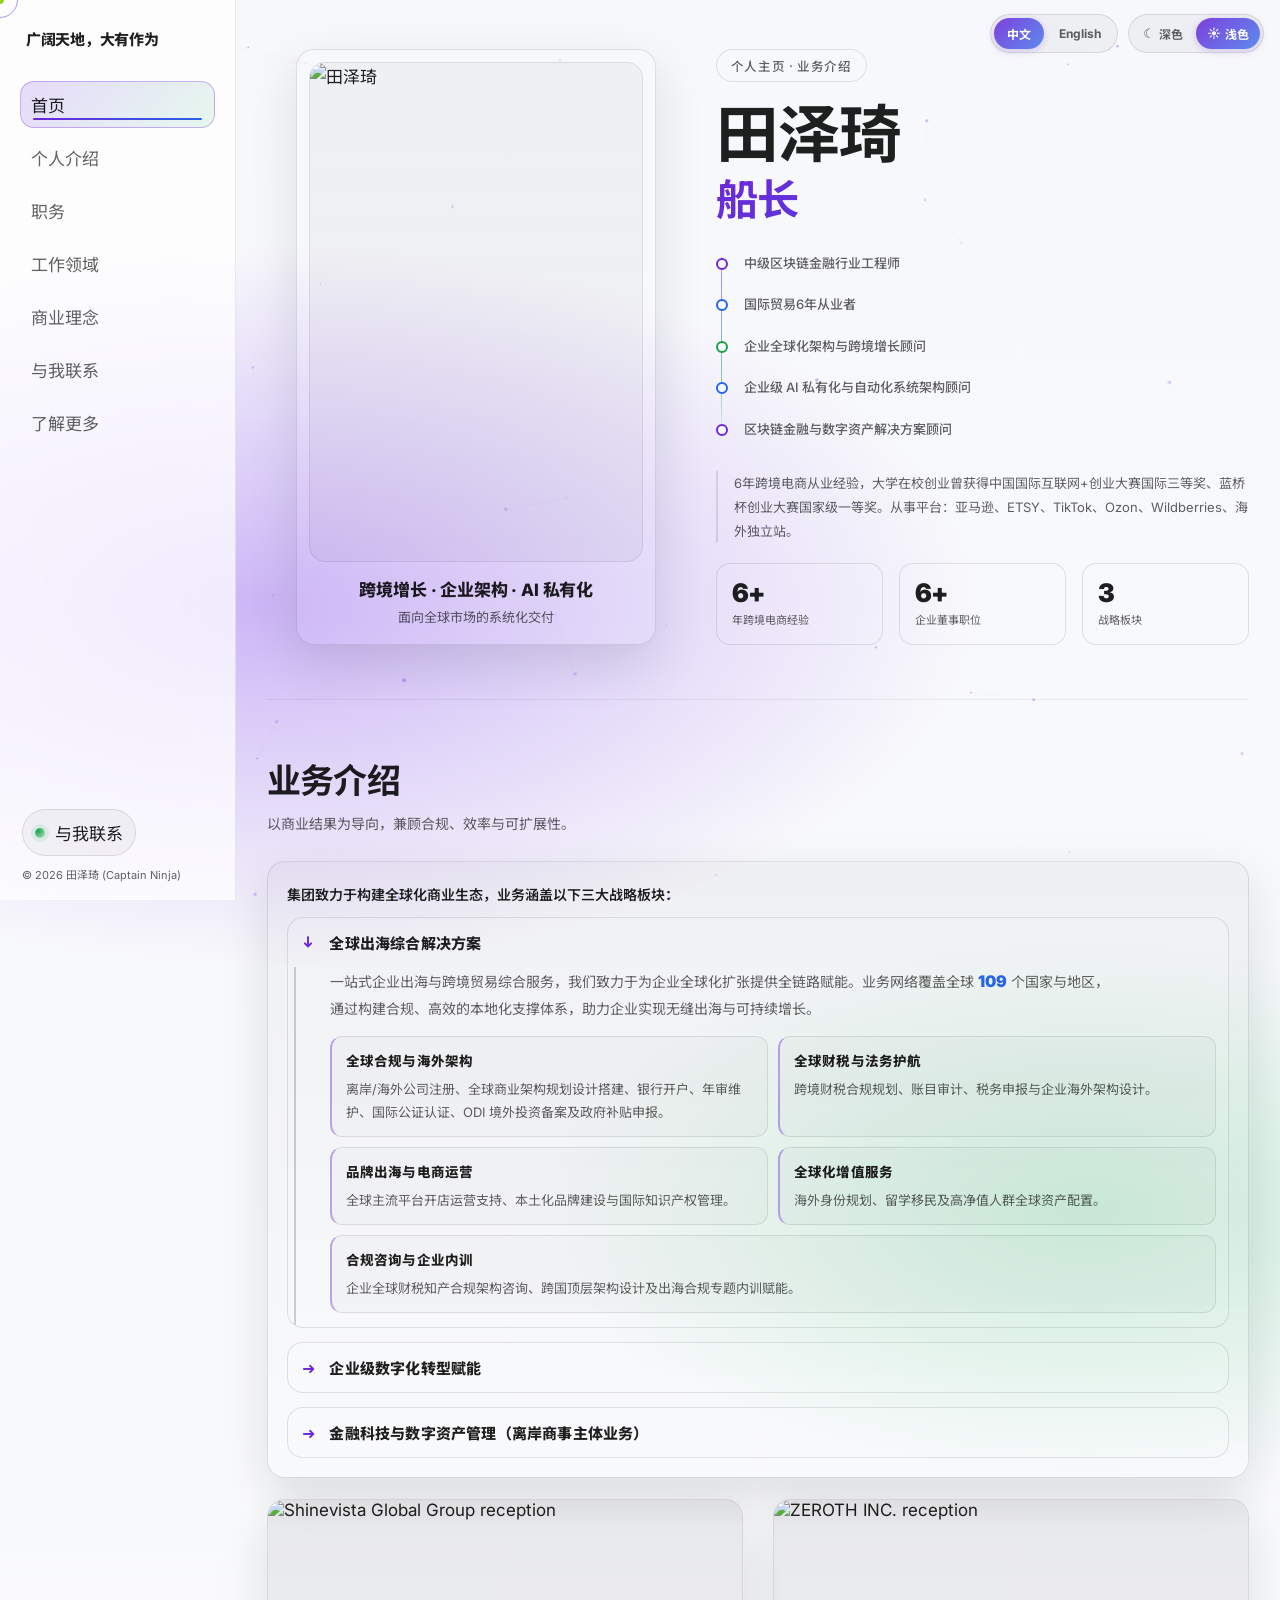
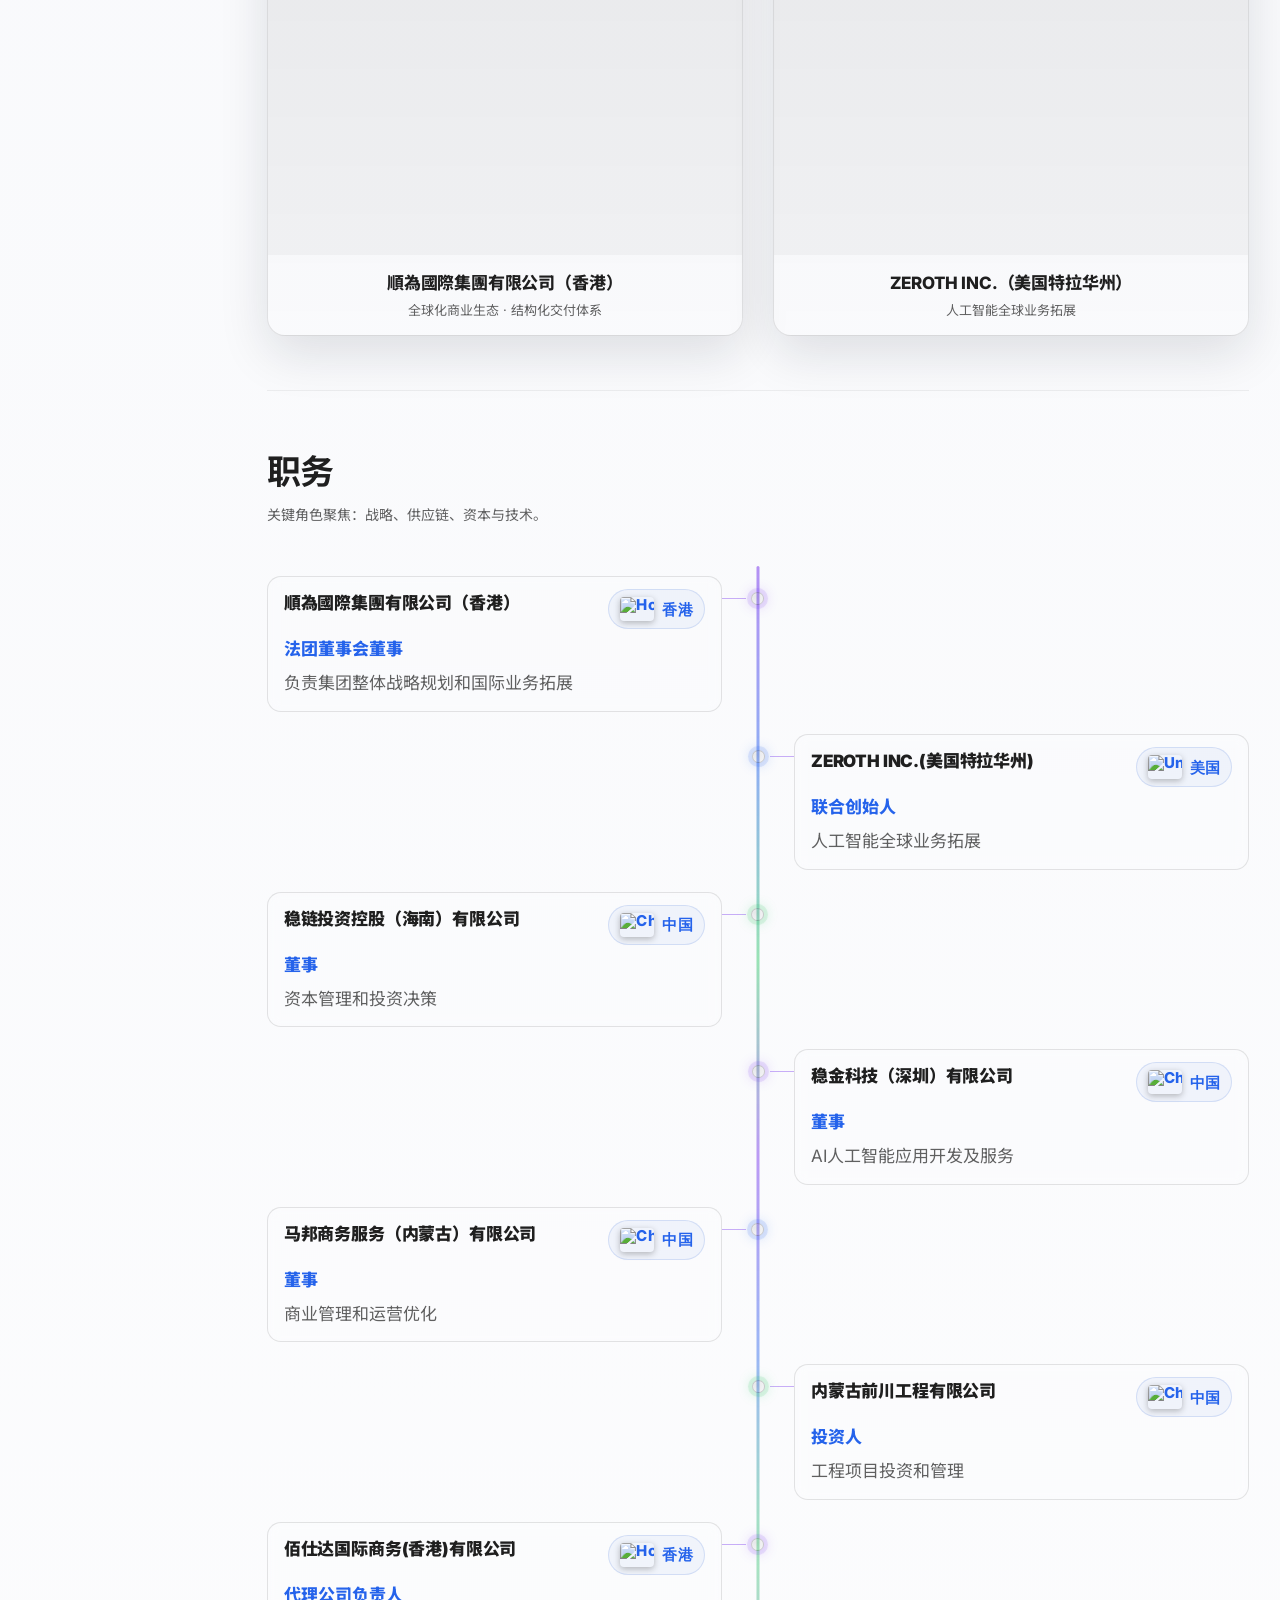
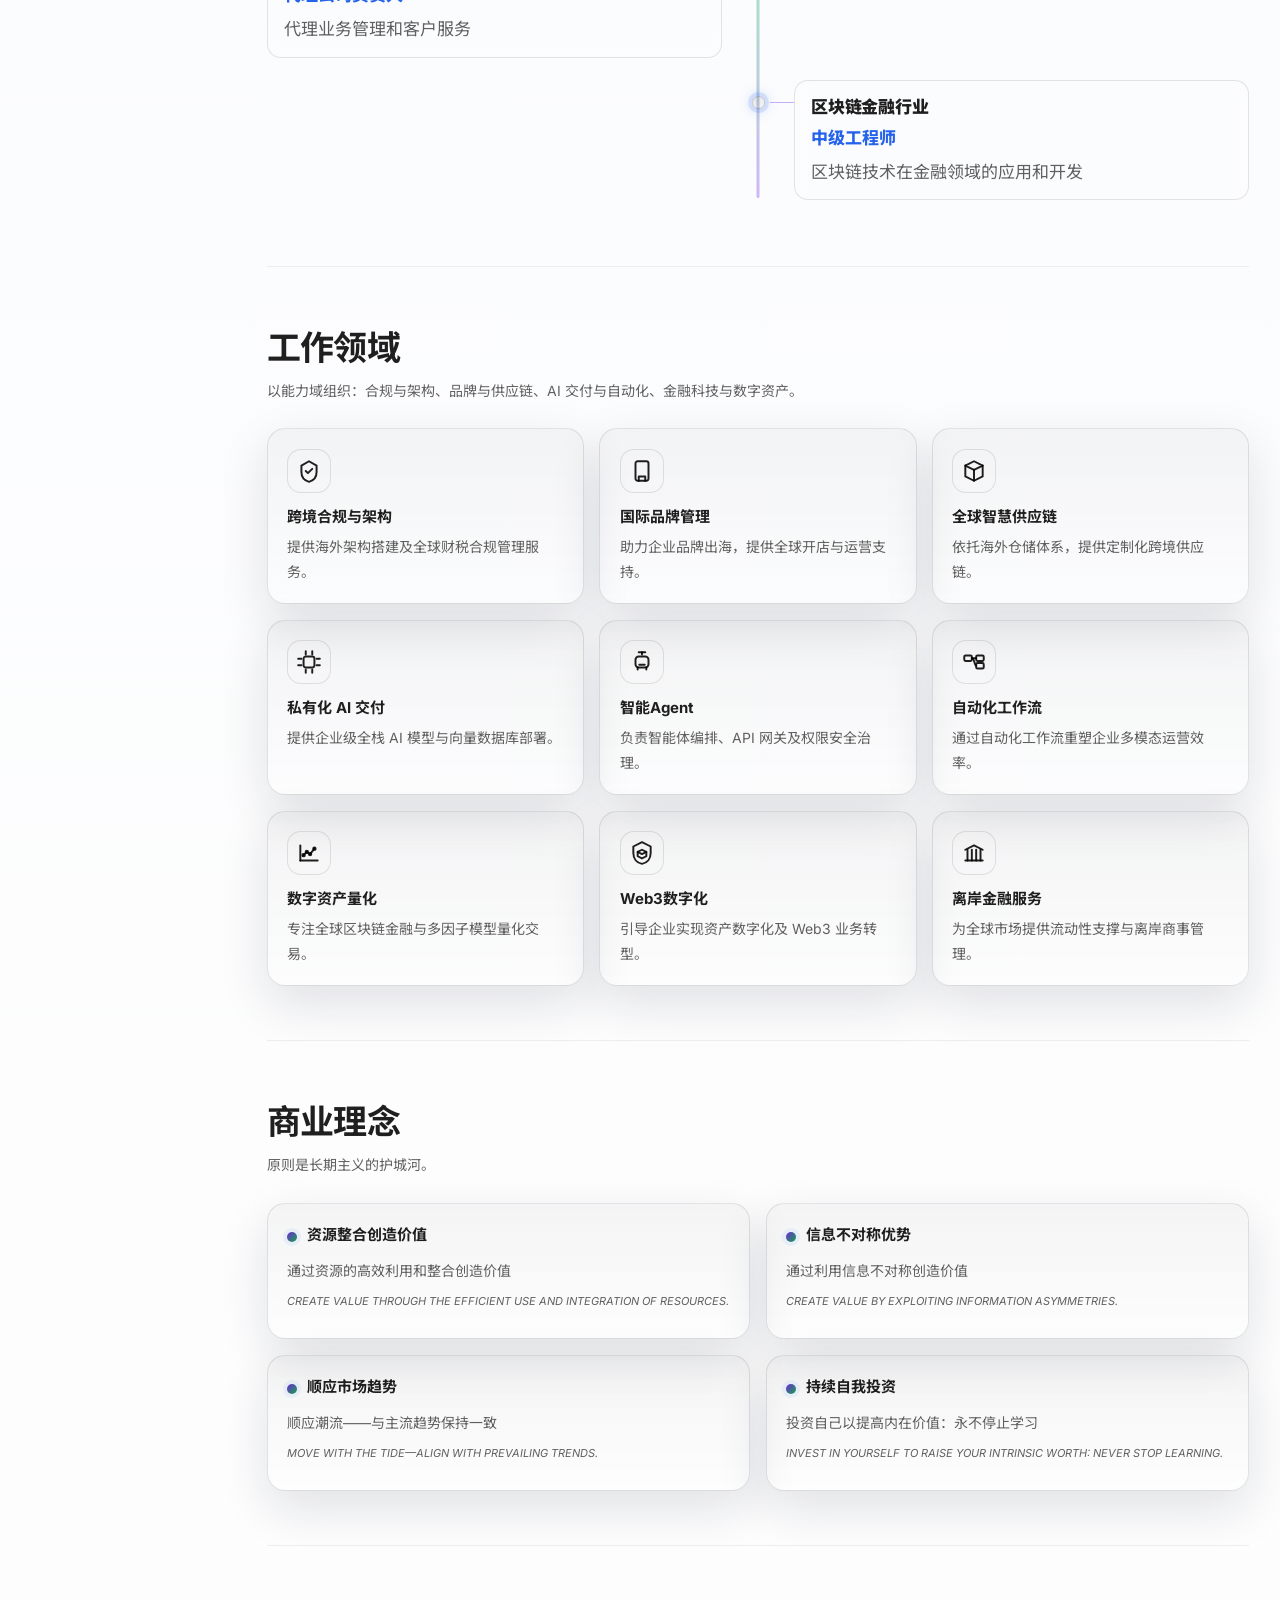
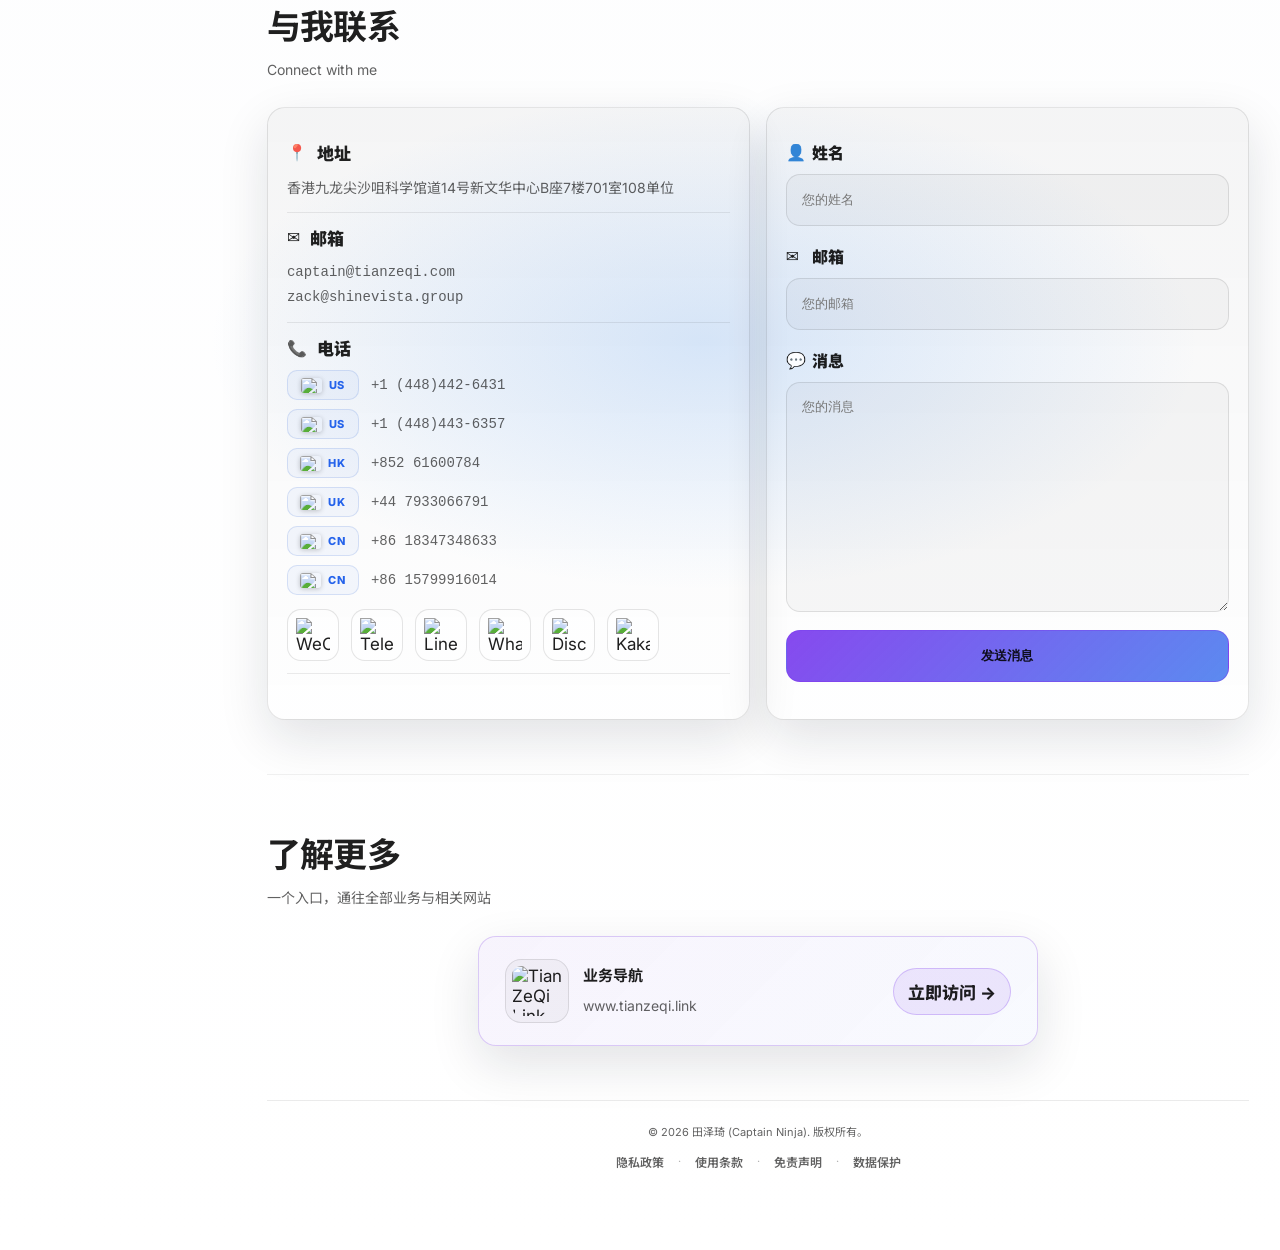
==== index.html @ e2e3d821 "Lead the preview copy with the target keywords The share card and search title now open with the ide" ====
<!DOCTYPE html>
<html lang="zh-CN">
<head>
  <meta charset="UTF-8" />
  <meta name="viewport" content="width=device-width,initial-scale=1.0" />
  <!--
    Identity terms lead, business terms follow. Mobile search results cut the
    title at roughly 30 characters, so 田泽琦 / 船长 / Captain / Zack Miller all
    need to survive that cut; the 全球出海 / 企业AI / 数字金融 tail is a bonus
    when there is room.
  -->
  <title data-lang-zh="田泽琦 船长 Captain Zack Miller｜全球出海·企业AI·数字金融"
         data-lang-en="Tian ZeQi (Captain / Zack Miller) | Global Expansion · Enterprise AI · Digital Finance">田泽琦 船长 Captain Zack Miller｜全球出海·企业AI·数字金融</title>
  <!--
    Search engines show roughly the first 80 Chinese characters, so the names
    and the four business terms come first and the subsidiary directorships,
    which almost never make the cut, are dropped. They remain in the JSON-LD
    worksFor list, which is where a machine reads them anyway.
  -->
  <meta name="description"
        content="田泽琦（船长 Captain，英文名 Zack Miller）：全球出海、企业AI 人工智能、数字金融。順為國際集團有限公司（香港）法团董事会董事，ZEROTH INC.（美国特拉华州）联合创始人，专注跨境电商、企业级 AI 私有化交付与数字资产管理。"
        data-lang-zh-content="田泽琦（船长 Captain，英文名 Zack Miller）：全球出海、企业AI 人工智能、数字金融。順為國際集團有限公司（香港）法团董事会董事，ZEROTH INC.（美国特拉华州）联合创始人，专注跨境电商、企业级 AI 私有化交付与数字资产管理。"
        data-lang-en-content="Tian ZeQi (Captain, Zack Miller): global expansion, enterprise AI, and digital finance. Director of the corporate board at SHINEVISTA GLOBAL GROUP LIMITED (Hong Kong) and Co-Founder of ZEROTH INC. (Delaware, USA). Focused on cross-border e-commerce and corporate globalisation, enterprise AI private deployment and workflow automation, blockchain finance and digital asset management." />
  <meta name="keywords"
        content="田泽琦,TianZeqi,Tian ZeQi,Zack,Zack Miller,Captain,Captain Ninja,船长,ZEROTH,ZEROTH INC,顺为国际集团,順為國際集團,顺为国际集团有限公司,顺为国际,Shinevista,Shinevista Global Group,稳链投资控股,稳链投资控股海南,稳金科技,稳金科技深圳,马邦商务,马邦商务服务,内蒙古前川工程,佰仕达国际商务,AI,人工智能,企业级AI,AI私有化,大模型私有化部署,AI Agent,智能体编排,工作流自动化,向量数据库,AI解决方案,人工智能全球业务拓展,AI数字化转型,跨境电商,全球出海,跨境贸易,企业出海,海外架构搭建,区块链金融,数字资产管理,Web3" />
  <link rel="icon" type="image/png" href="https://imagehub.tianzeqi.dev/file/1758348585439_黑白路飞透明背景.png" />
  <link rel="apple-touch-icon" href="https://imagehub.tianzeqi.dev/file/1758348585439_黑白路飞透明背景.png" />
  <link rel="manifest" href="/site.webmanifest" />

  <!-- Crawling & appearance -->
  <meta name="theme-color" content="#0b1020" />
  <meta name="color-scheme" content="dark light" />
  <meta name="referrer" content="strict-origin-when-cross-origin" />
  <meta name="robots" content="index,follow,max-image-preview:large" />
  <meta name="author" content="田泽琦 Tian ZeQi (Zack Miller)" />
  <link rel="canonical" href="https://www.tianzeqi.com/" />

  <!-- Bilingual signals. A single URL serves both languages (switched client-side),
       so every hreflang points at that same canonical URL. -->
  <link rel="alternate" hreflang="zh-Hans" href="https://www.tianzeqi.com/" />
  <link rel="alternate" hreflang="en" href="https://www.tianzeqi.com/" />
  <link rel="alternate" hreflang="x-default" href="https://www.tianzeqi.com/" />

  <!-- Share preview (Open Graph / Twitter) -->
  <meta property="og:site_name" content="田泽琦 船长 · Tian ZeQi (Zack Miller)" />
  <meta property="og:type" content="profile" />
  <meta property="og:title" content="田泽琦 船长 Captain · Zack Miller｜全球出海 · 企业AI 人工智能 · 数字金融" />
  <meta property="og:description" content="田泽琦（船长 Captain / Zack Miller）：順為國際集團有限公司（香港）法团董事会董事、ZEROTH INC.（美国特拉华州）联合创始人。专注全球出海与跨境电商、企业AI 人工智能私有化交付、数字金融与数字资产管理。" />
  <meta property="og:url" content="https://www.tianzeqi.com/" />
  <meta property="og:image" content="https://imagehub.tianzeqi.dev/file/1764061873786_%E9%A1%BA%E4%B8%BA%E5%89%8D%E5%8F%B0.png" />
  <meta property="og:image:width" content="1280" />
  <meta property="og:image:height" content="853" />
  <meta property="og:image:alt" content="田泽琦 船长 Zack Miller — 順為國際集團有限公司（香港）前台" />
  <meta property="og:locale" content="zh_CN" />
  <meta property="og:locale:alternate" content="en_US" />
  <meta property="profile:first_name" content="ZeQi" />
  <meta property="profile:last_name" content="Tian" />
  <meta name="twitter:card" content="summary_large_image" />
  <meta name="twitter:title" content="田泽琦 船长 Captain · Zack Miller" />
  <meta name="twitter:description" content="全球出海 · 企业AI 人工智能 · 数字金融｜跨境电商、企业级 AI 私有化交付与数字资产管理" />
  <meta name="twitter:image" content="https://imagehub.tianzeqi.dev/file/1764061873786_%E9%A1%BA%E4%B8%BA%E5%89%8D%E5%8F%B0.png" />

  <!-- Structured data -->
  <script type="application/ld+json">
    {
      "@context": "https://schema.org",
      "@graph": [
    {
      "@type": "WebSite",
      "@id": "https://www.tianzeqi.com/#website",
      "url": "https://www.tianzeqi.com/",
      "name": "田泽琦 · Tian ZeQi",
      "alternateName": "Tian ZeQi (Zack Miller) — Cross-border Growth and Enterprise AI",
      "inLanguage": ["zh-CN", "en"],
      "description": "田泽琦（Zack Miller）个人主页：跨境出海、企业级 AI 私有化与区块链金融。Personal site of Tian ZeQi (Zack Miller): cross-border growth, enterprise AI and blockchain finance.",
      "publisher": { "@id": "https://www.tianzeqi.com/#person" },
      "about": { "@id": "https://www.tianzeqi.com/#person" }
    },
    {
      "@type": "Person",
      "@id": "https://www.tianzeqi.com/#person",
      "name": "田泽琦",
      "alternateName": ["Tian ZeQi", "TianZeqi", "Zack", "Zack Miller", "Captain", "Captain Ninja", "船长"],
      "url": "https://www.tianzeqi.com/",
      "mainEntityOfPage": { "@id": "https://www.tianzeqi.com/#website" },
      "image": "https://imagehub.tianzeqi.dev/file/%E5%B8%B8%E7%94%A8/1757062317294_business.jpeg",
      "description": "順為國際集團有限公司（香港）法团董事会董事、ZEROTH INC.（美国特拉华州）联合创始人，专注跨境电商全球出海、企业级 AI 私有化交付与区块链金融。",
      "disambiguatingDescription": "Director of the corporate board at SHINEVISTA GLOBAL GROUP LIMITED (Hong Kong) and Co-Founder of ZEROTH INC. (Delaware, USA), focused on cross-border e-commerce, enterprise AI private deployment and blockchain finance.",
      "jobTitle": ["法团董事会董事", "联合创始人", "Director", "Co-Founder"],
      "email": "mailto:captain@tianzeqi.com",
      "knowsLanguage": ["zh-CN", "en"],
      "knowsAbout": [
        "全球出海",
        "企业AI",
        "人工智能",
        "数字金融",
        "Artificial Intelligence",
        "企业级 AI 私有化部署",
        "AI Agent 编排与工作流自动化",
        "向量数据库",
        "AI 数字化转型",
        "跨境电商",
        "全球出海综合解决方案",
        "区块链金融与数字资产管理",
        "Web3"
      ],
      "worksFor": [
        {
          "@type": "Organization",
          "name": "順為國際集團有限公司（香港）",
          "alternateName": "SHINEVISTA GLOBAL GROUP LIMITED (HK)",
          "address": { "@type": "PostalAddress", "addressCountry": "HK" }
        },
        {
          "@type": "Organization",
          "name": "ZEROTH INC.",
          "description": "人工智能全球业务拓展 / Global AI business development",
          "address": {
            "@type": "PostalAddress",
            "addressRegion": "Delaware",
            "addressCountry": "US"
          }
        },
        {
          "@type": "Organization",
          "name": "稳链投资控股（海南）有限公司",
          "alternateName": "Stable Chain Investment Holding (Hainan) Co., Ltd."
        },
        {
          "@type": "Organization",
          "name": "稳金科技（深圳）有限公司",
          "alternateName": "Stable Gold Technology (Shenzhen) Co., Ltd.",
          "description": "AI 人工智能应用开发及服务"
        },
        {
          "@type": "Organization",
          "name": "马邦商务服务（内蒙古）有限公司",
          "alternateName": "Mabang Business Services (Inner Mongolia) Co., Ltd."
        },
        {
          "@type": "Organization",
          "name": "内蒙古前川工程有限公司",
          "alternateName": "Inner Mongolia Qianchuan Engineering Co., Ltd."
        },
        {
          "@type": "Organization",
          "name": "佰仕达国际商务(香港)有限公司",
          "alternateName": "Baishida International Business (Hong Kong) Co., Ltd."
        }
      ],
      "sameAs": [
        "https://www.tianzeqi.link/",
        "https://t.me/shinevista",
        "https://line.me/ti/p/HkqTEuP4tF",
        "https://wa.me/85261600784",
        "https://discord.gg/dVdHnRmp"
      ]
    }
      ]
    }
  </script>

  <link rel="preconnect" href="https://fonts.googleapis.com">
  <link rel="preconnect" href="https://fonts.gstatic.com" crossorigin>
  <link rel="preconnect" href="https://imagehub.tianzeqi.dev" crossorigin>
  <!--
    One variable axis per family instead of five pinned weights. Google returns
    108 @font-face rules covering 400-800 here, against 540 for the old discrete
    list, so the browser fetches a single file per unicode subset and every
    weight the design uses still resolves exactly.
  -->
  <link href="https://fonts.googleapis.com/css2?family=Inter:wght@400..800&family=Noto+Sans+SC:wght@400..800&display=swap" rel="stylesheet">

  <link rel="stylesheet" href="style.css?v=2a7667c695" />
  <script>
    // Apply the stored / system theme before first paint to avoid a flash.
    (function () {
      try {
        var saved = localStorage.getItem('theme');
        var theme = (saved === 'dark' || saved === 'light')
          ? saved
          : (window.matchMedia && window.matchMedia('(prefers-color-scheme: light)').matches ? 'light' : 'dark');
        document.documentElement.setAttribute('data-theme', theme);
      } catch (e) {
        document.documentElement.setAttribute('data-theme', 'dark');
      }
    })();
  </script>
</head>

<body>
  <!-- Particle canvas -->
  <canvas id="particle-canvas" class="particle-canvas"></canvas>

  <!-- Mouse-following gradient orb -->
  <div class="gradient-orb" id="gradient-orb"></div>

  <!-- Custom cursor -->
  <div class="cursor-dot" id="cursor-dot"></div>
  <div class="cursor-ring" id="cursor-ring"></div>

  <!-- Scroll progress bar -->
  <div class="scroll-progress" id="scroll-progress"></div>

  <!-- Floating controls -->
  <div class="floating">
    <div id="lang-toggle" class="lang-switch" role="button" tabindex="0" aria-label="切换语言 / Toggle Language">
      <span class="lang-option" data-lang="zh-CN">中文</span>
      <span class="lang-option" data-lang="en">English</span>
    </div>
    <div id="theme-toggle" class="theme-switch" role="button" tabindex="0" aria-label="切换主题 / Toggle Theme">
      <span class="theme-option" data-theme-val="dark"><span class="theme-ico">☾</span><span data-lang-zh="深色" data-lang-en="Dark">深色</span></span>
      <span class="theme-option" data-theme-val="light"><span class="theme-ico">☀</span><span data-lang-zh="浅色" data-lang-en="Light">浅色</span></span>
    </div>
    <button id="to-top" class="btn btn-ghost" aria-label="Back to Top" title="Top">↑</button>
  </div>

  <!-- Top bar (mobile) -->
  <header class="topbar">
    <a class="brand brand-rotate" href="#home" data-lang-zh="&lt;span class=&quot;brand-text&quot;&gt;顺势而为，知行知止&lt;/span&gt;" data-lang-en="Keep On Going" data-rotate-zh="顺势而为，知行知止|广阔天地，大有作为"><span class="brand-text">顺势而为，知行知止</span></a>
    <button id="mobile-menu-button" class="icon-btn" aria-controls="mobile-menu" aria-expanded="false">☰</button>
  </header>

  <!-- Sidebar nav (desktop) -->
  <aside class="sidebar">
    <a class="brand brand-lg brand-rotate" href="#home" data-lang-zh="&lt;span class=&quot;brand-text&quot;&gt;顺势而为，知行知止&lt;/span&gt;" data-lang-en="Keep On Going" data-rotate-zh="顺势而为，知行知止|广阔天地，大有作为"><span class="brand-text">顺势而为，知行知止</span></a>

    <nav class="nav">
      <a href="#home" class="nav-item" data-section-id="home" data-lang-zh="首页" data-lang-en="Home">首页</a>
      <a href="#about" class="nav-item" data-section-id="about" data-lang-zh="个人介绍" data-lang-en="About Me">个人介绍</a>
      <a href="#experience" class="nav-item" data-section-id="experience" data-lang-zh="职务" data-lang-en="Positions">职务</a>
      <a href="#services" class="nav-item" data-section-id="services" data-lang-zh="工作领域" data-lang-en="Work Areas">工作领域</a>
      <a href="#philosophy" class="nav-item" data-section-id="philosophy" data-lang-zh="商业理念" data-lang-en="Business Philosophy">商业理念</a>
      <a href="#contact" class="nav-item" data-section-id="contact" data-lang-zh="与我联系" data-lang-en="Contact Me">与我联系</a>
      <a href="#learn-more" class="nav-item" data-section-id="learn-more" data-lang-zh="了解更多" data-lang-en="Learn More">了解更多</a>
    </nav>

    <div class="sidebar-foot">
      <a href="#contact" class="pill pill-link">
  <span class="dot"></span>
  <span data-lang-zh="与我联系" data-lang-en="Contact Me">与我联系</span>
</a>
      <div class="tiny auto-current-year-text" data-lang-zh="© 2025 田泽琦 (Captain Ninja)" data-lang-en="© 2025 Tian ZeQi (Captain Ninja)">© 2025 田泽琦 (Captain Ninja)</div>
    </div>
  </aside>

  <!-- Mobile menu -->
  <nav id="mobile-menu" class="mobile-menu" aria-hidden="true">
    <a href="#home" class="nav-item" data-section-id="home" data-lang-zh="首页" data-lang-en="Home">首页</a>
    <a href="#about" class="nav-item" data-section-id="about" data-lang-zh="个人介绍" data-lang-en="About Me">个人介绍</a>
    <a href="#experience" class="nav-item" data-section-id="experience" data-lang-zh="职务" data-lang-en="Positions">职务</a>
    <a href="#services" class="nav-item" data-section-id="services" data-lang-zh="工作领域" data-lang-en="Work Areas">工作领域</a>
    <a href="#philosophy" class="nav-item" data-section-id="philosophy" data-lang-zh="商业理念" data-lang-en="Business Philosophy">商业理念</a>
    <a href="#contact" class="nav-item" data-section-id="contact" data-lang-zh="与我联系" data-lang-en="Contact Me">与我联系</a>
    <a href="#learn-more" class="nav-item" data-section-id="learn-more" data-lang-zh="了解更多" data-lang-en="Learn More">了解更多</a>
  </nav>

  <main class="main">
    <!-- HERO -->
    <section id="home" class="section hero">
      <div class="hero-grid">
        <div class="hero-media" data-reveal data-reveal-delay="0">
          <div class="media-card tilt-card">
            <div class="media-frame">
              <img
                src="https://imagehub.tianzeqi.dev/file/常用/1757062317294_business.jpeg"
                alt="田泽琦"
                width="1332"
                height="2000"
                loading="eager"
                fetchpriority="high"
                decoding="async"
              />
            </div>
            <div class="media-meta">
              <div class="media-title" data-lang-zh="跨境增长 · 企业架构 · AI 私有化" data-lang-en="Growth · Structuring · Private AI">跨境增长 · 企业架构 · AI 私有化</div>
              <div class="media-sub" data-lang-zh="面向全球市场的系统化交付" data-lang-en="Systematic delivery for global markets">面向全球市场的系统化交付</div>
            </div>
          </div>
        </div>

        <div class="hero-copy" data-reveal data-reveal-delay="150">
          <div class="kicker" data-lang-zh="个人主页 · 业务介绍" data-lang-en="Profile · Business Overview">个人主页 · 业务介绍</div>

          <h1 class="h1">
            <span data-lang-zh="田泽琦" data-lang-en="Zack Miller">田泽琦</span>
            <span class="sub" data-lang-zh="船长" data-lang-en="Captain">船长</span>
          </h1>

          <div class="roles-v">
            <div class="role-item">
              <span class="role-node"></span>
              <span class="role-text" data-lang-zh="中级区块链金融行业工程师" data-lang-en="Intermediate Blockchain Finance Engineer">中级区块链金融行业工程师</span>
            </div>
            <div class="role-item">
              <span class="role-node"></span>
              <span class="role-text" data-lang-zh="国际贸易<span class=&quot;auto-years-inline&quot;></span>年从业者" data-lang-en="<span class=&quot;auto-years-inline&quot;></span> Years in International Trade">国际贸易<span class="auto-years-inline">6</span>年从业者</span>
            </div>
            <div class="role-item">
              <span class="role-node"></span>
              <span class="role-text" data-lang-zh="企业全球化架构与跨境增长顾问" data-lang-en="Globalization Architecture &amp; Cross-Border Growth Advisor">企业全球化架构与跨境增长顾问</span>
            </div>
            <div class="role-item">
              <span class="role-node"></span>
              <span class="role-text" data-lang-zh="企业级 AI 私有化与自动化系统架构顾问" data-lang-en="Enterprise AI Private Deployment &amp; Automation Systems Architect">企业级 AI 私有化与自动化系统架构顾问</span>
            </div>
            <div class="role-item">
              <span class="role-node"></span>
              <span class="role-text" data-lang-zh="区块链金融与数字资产解决方案顾问" data-lang-en="Blockchain Finance &amp; Digital Asset Solutions Advisor">区块链金融与数字资产解决方案顾问</span>
            </div>
          </div>

          <p class="p bio-callout"
             data-lang-zh="<span class=&quot;auto-years-inline&quot;></span>年跨境电商从业经验，大学在校创业曾获得中国国际互联网+创业大赛国际三等奖、蓝桥杯创业大赛国家级一等奖。从事平台：亚马逊、ETSY、TikTok、Ozon、Wildberries、海外独立站。"
             data-lang-en="<span class=&quot;auto-years-inline&quot;></span> years of experience in cross-border e-commerce. His university startup won third prize in the China International Internet Plus Entrepreneurship Competition and first prize in the Blue Bridge Cup National Entrepreneurship Competition. Platforms he worked on include Amazon, ETSY, TikTok, Ozon, Wildberries, and overseas independent websites.">
            <span class="auto-years-inline">6</span>年跨境电商从业经验，大学在校创业曾获得中国国际互联网+创业大赛国际三等奖、蓝桥杯创业大赛国家级一等奖。从事平台：亚马逊、ETSY、TikTok、Ozon、Wildberries、海外独立站。
          </p>

          <div class="stats">
            <div class="stat" data-reveal data-reveal-delay="300">
              <div class="stat-num auto-years-plus" data-count-target="0">6+</div>
              <div class="stat-label" data-lang-zh="年跨境电商经验" data-lang-en="Years in Cross-border E-commerce">年跨境电商经验</div>
            </div>
            <div class="stat" data-reveal data-reveal-delay="380">
              <div class="stat-num" data-count-target="6" data-count-suffix="+">6+</div>
              <div class="stat-label" data-lang-zh="企业董事职位" data-lang-en="Corporate Director Positions">企业董事职位</div>
            </div>
            <div class="stat" data-reveal data-reveal-delay="460">
              <div class="stat-num" data-count-target="3">3</div>
              <div class="stat-label" data-lang-zh="战略板块" data-lang-en="Strategic Sectors">战略板块</div>
            </div>
          </div>
        </div>
      </div>
    </section>

    <!-- ABOUT -->
    <section id="about" class="section">
      <div class="section-head" data-reveal>
        <h2 class="h2" data-lang-zh="业务介绍" data-lang-en="Business Overview">业务介绍</h2>
        <p class="lead"
           data-lang-zh="以商业结果为导向，兼顾合规、效率与可扩展性。"
           data-lang-en="Outcome-driven execution with governance, efficiency, and scalability.">
          以商业结果为导向，兼顾合规、效率与可扩展性。
        </p>
      </div>

      <div class="about-layout">
        <div class="card about-strategy" data-reveal data-reveal-delay="100">
          <p class="p strong"
             data-lang-zh="集团致力于构建全球化商业生态，业务涵盖以下三大战略板块："
             data-lang-en="The Group is committed to building a global business ecosystem, with operations spanning three strategic sectors:">
            集团致力于构建全球化商业生态，业务涵盖以下三大战略板块：
          </p>

          <div class="accordion" id="strategy-accordion">
            <details class="acc" open>
              <summary>
                <span class="arrow-icon" aria-hidden="true">➜</span>
                <span class="acc-title" data-lang-zh="全球出海综合解决方案" data-lang-en="Comprehensive Global Expansion Solutions">全球出海综合解决方案</span>
              </summary>
              <!-- Lead paragraph carries its own data-lang; the wrapper must not,
                   or applyLanguage would overwrite the list below it. -->
              <div class="acc-body">
                <p class="acc-lead"
                   data-lang-zh="一站式企业出海与跨境贸易综合服务，我们致力于为企业全球化扩张提供全链路赋能。业务网络覆盖全球 &lt;strong class=&quot;acc-num&quot;&gt;109&lt;/strong&gt; 个国家与地区，通过构建合规、高效的本地化支撑体系，助力企业实现无缝出海与可持续增长。"
                   data-lang-en="One-stop overseas expansion and cross-border trade services, delivering end-to-end enablement for global growth. Our business network spans &lt;strong class=&quot;acc-num&quot;&gt;109&lt;/strong&gt; countries and regions, building compliant and efficient localized support systems that help enterprises expand seamlessly and grow sustainably.">一站式企业出海与跨境贸易综合服务，我们致力于为企业全球化扩张提供全链路赋能。业务网络覆盖全球 <strong class="acc-num">109</strong> 个国家与地区，通过构建合规、高效的本地化支撑体系，助力企业实现无缝出海与可持续增长。</p>

                <ul class="acc-list">
                  <li>
                    <span class="acc-list-label" data-lang-zh="全球合规与海外架构" data-lang-en="Global Compliance and Overseas Structuring">全球合规与海外架构</span>
                    <span class="acc-list-text"
                          data-lang-zh="离岸/海外公司注册、全球商业架构规划设计搭建、银行开户、年审维护、国际公证认证、ODI 境外投资备案及政府补贴申报。"
                          data-lang-en="Offshore and overseas company registration, global corporate structure planning and setup, bank account opening, annual maintenance, international notarization and authentication, ODI outbound investment filing, and government subsidy applications.">离岸/海外公司注册、全球商业架构规划设计搭建、银行开户、年审维护、国际公证认证、ODI 境外投资备案及政府补贴申报。</span>
                  </li>
                  <li>
                    <span class="acc-list-label" data-lang-zh="全球财税与法务护航" data-lang-en="Global Tax and Legal Support">全球财税与法务护航</span>
                    <span class="acc-list-text"
                          data-lang-zh="跨境财税合规规划、账目审计、税务申报与企业海外架构设计。"
                          data-lang-en="Cross-border tax compliance planning, account auditing, tax filing, and overseas corporate structure design.">跨境财税合规规划、账目审计、税务申报与企业海外架构设计。</span>
                  </li>
                  <li>
                    <span class="acc-list-label" data-lang-zh="品牌出海与电商运营" data-lang-en="Brand Globalization and E-commerce Operations">品牌出海与电商运营</span>
                    <span class="acc-list-text"
                          data-lang-zh="全球主流平台开店运营支持、本土化品牌建设与国际知识产权管理。"
                          data-lang-en="Store setup and operations support across major global platforms, localized brand building, and international intellectual property management.">全球主流平台开店运营支持、本土化品牌建设与国际知识产权管理。</span>
                  </li>
                  <li>
                    <span class="acc-list-label" data-lang-zh="全球化增值服务" data-lang-en="Global Value-added Services">全球化增值服务</span>
                    <span class="acc-list-text"
                          data-lang-zh="海外身份规划、留学移民及高净值人群全球资产配置。"
                          data-lang-en="Overseas identity planning, study abroad and immigration, and global asset allocation for high-net-worth individuals.">海外身份规划、留学移民及高净值人群全球资产配置。</span>
                  </li>
                  <li>
                    <span class="acc-list-label" data-lang-zh="合规咨询与企业内训" data-lang-en="Compliance Consulting and Corporate Training">合规咨询与企业内训</span>
                    <span class="acc-list-text"
                          data-lang-zh="企业全球财税知产合规架构咨询、跨国顶层架构设计及出海合规专题内训赋能。"
                          data-lang-en="Consulting on global tax and intellectual property compliance structures, cross-border top-level structure design, and dedicated in-house training on overseas expansion compliance.">企业全球财税知产合规架构咨询、跨国顶层架构设计及出海合规专题内训赋能。</span>
                  </li>
                </ul>
              </div>
            </details>

            <details class="acc">
              <summary>
                <span class="arrow-icon" aria-hidden="true">➜</span>
                <span class="acc-title" data-lang-zh="企业级数字化转型赋能" data-lang-en="Enterprise Digital Transformation Empowerment">企业级数字化转型赋能</span>
              </summary>
              <div class="acc-body">
                <p class="acc-lead"
                   data-lang-zh="深耕人工智能前沿技术，致力于为企业提供涵盖&lt;strong class=&quot;acc-em&quot;&gt;“底层算力、模型枢纽、系统开发、全栈交付与人才赋能”&lt;/strong&gt;的一站式 AI 解决方案。依托优质的上游算力网络与全球大模型生态，通过软硬件协同与数智化手段深度赋能多行业跨模态业务场景，全面提升企业核心运营效率。"
                   data-lang-en="Rooted in frontier artificial intelligence, we deliver one-stop AI solutions spanning &lt;strong class=&quot;acc-em&quot;&gt;compute infrastructure, model gateways, system development, full-stack delivery and talent enablement&lt;/strong&gt;. Backed by premium upstream compute networks and the global large-model ecosystem, we combine hardware and software to empower cross-modal business scenarios across industries and lift core operational efficiency.">深耕人工智能前沿技术，致力于为企业提供涵盖<strong class="acc-em">“底层算力、模型枢纽、系统开发、全栈交付与人才赋能”</strong>的一站式 AI 解决方案。依托优质的上游算力网络与全球大模型生态，通过软硬件协同与数智化手段深度赋能多行业跨模态业务场景，全面提升企业核心运营效率。</p>

                <ul class="acc-list">
                  <li>
                    <span class="acc-list-label" data-lang-zh="算力供应与全球模型对接" data-lang-en="Compute Supply and Global Model Access">算力供应与全球模型对接</span>
                    <span class="acc-list-text"
                          data-lang-zh="提供高可用上游算力资源与 API 聚合供应，无缝聚合对接全球主流顶级大模型，保障高并发、低延迟的稳定推理与训练支撑。"
                          data-lang-en="High-availability upstream compute resources and aggregated API supply, seamlessly connecting the world&#39;s leading large models to sustain stable inference and training under high concurrency and low latency.">提供高可用上游算力资源与 API 聚合供应，无缝聚合对接全球主流顶级大模型，保障高并发、低延迟的稳定推理与训练支撑。</span>
                  </li>
                  <li>
                    <span class="acc-list-label" data-lang-zh="全栈私有化 AI 交付" data-lang-en="Full-stack Private AI Delivery">全栈私有化 AI 交付</span>
                    <span class="acc-list-text"
                          data-lang-zh="提供企业级私有大模型与知识库部署，覆盖向量数据库搭建、多 Agent 协同编排、企业级 API 统一网关及严格的数据权限治理。"
                          data-lang-en="Enterprise-grade private large models and knowledge bases, covering vector database setup, multi-agent orchestration, a unified enterprise API gateway, and strict data permission governance.">提供企业级私有大模型与知识库部署，覆盖向量数据库搭建、多 Agent 协同编排、企业级 API 统一网关及严格的数据权限治理。</span>
                  </li>
                  <li>
                    <span class="acc-list-label" data-lang-zh="AI 系统与软件定制开发" data-lang-en="Custom AI Systems and Software Development">AI 系统与软件定制开发</span>
                    <span class="acc-list-text"
                          data-lang-zh="基于业务场景量身打造智能化业务系统、行业垂直应用软件及跨平台 AI 工具链研发。"
                          data-lang-en="Intelligent business systems, vertical industry applications, and cross-platform AI toolchains built around your specific business scenarios.">基于业务场景量身打造智能化业务系统、行业垂直应用软件及跨平台 AI 工具链研发。</span>
                  </li>
                  <li>
                    <span class="acc-list-label" data-lang-zh="自动化工作流（Workflow Automation）" data-lang-en="Workflow Automation">自动化工作流（Workflow Automation）</span>
                    <span class="acc-list-text"
                          data-lang-zh="深度集成业务系统与跨模态数据，搭建端到端智能化工作流，实现复杂业务决策与执行的高效闭环。"
                          data-lang-en="Deep integration of business systems and cross-modal data to build end-to-end intelligent workflows, closing the loop between complex decision-making and execution.">深度集成业务系统与跨模态数据，搭建端到端智能化工作流，实现复杂业务决策与执行的高效闭环。</span>
                  </li>
                  <li>
                    <span class="acc-list-label" data-lang-zh="企业 AI 增效与技术内训" data-lang-en="Enterprise AI Enablement and Technical Training">企业 AI 增效与技术内训</span>
                    <span class="acc-list-text"
                          data-lang-zh="提供体系化 AI 知识培训、前沿工具落地应用实操与工程技术内训，全面构建企业内部 AI 自主生产力体系。"
                          data-lang-en="Systematic AI knowledge training, hands-on adoption of frontier tools, and engineering-level in-house training to build self-sufficient AI productivity inside the organization.">提供体系化 AI 知识培训、前沿工具落地应用实操与工程技术内训，全面构建企业内部 AI 自主生产力体系。</span>
                  </li>
                </ul>
              </div>
            </details>

            <details class="acc">
              <summary>
                <span class="arrow-icon" aria-hidden="true">➜</span>
                <span class="acc-title"
                      data-lang-zh="金融科技与数字资产管理（离岸商事主体业务）"
                      data-lang-en="Fintech & Digital Asset Management (Offshore Business Entities)">
                  金融科技与数字资产管理（离岸商事主体业务）
                </span>
              </summary>
              <div class="acc-body">
                <p class="acc-lead"
                   data-lang-zh="深度布局全球加密金融与 Web3 技术生态，致力于为机构客户提供涵盖&lt;strong class=&quot;acc-em&quot;&gt;“量化系统研发、数字资产基础设施、Web3 转型赋能与资产代币化（RWA）”&lt;/strong&gt;的全栈金融科技解决方案。依托自主研发的高频低时延交易系统与全流程风险管理体系，为合作伙伴提供稳定、合规的技术支撑。"
                   data-lang-en="Deeply positioned across the global crypto finance and Web3 technology ecosystem, we deliver full-stack fintech solutions for institutional clients spanning &lt;strong class=&quot;acc-em&quot;&gt;quantitative systems research, digital asset infrastructure, Web3 enablement and real world asset tokenization (RWA)&lt;/strong&gt;. Built on a proprietary low-latency trading system and end-to-end risk management, we provide stable and compliant technical support for our partners.">深度布局全球加密金融与 Web3 技术生态，致力于为机构客户提供涵盖<strong class="acc-em">“量化系统研发、数字资产基础设施、Web3 转型赋能与资产代币化（RWA）”</strong>的全栈金融科技解决方案。依托自主研发的高频低时延交易系统与全流程风险管理体系，为合作伙伴提供稳定、合规的技术支撑。</p>

                <ul class="acc-list">
                  <li>
                    <span class="acc-list-label"
                          data-lang-zh="多因子量化系统研发（Quantitative Systems &amp; Research）"
                          data-lang-en="Quantitative Systems and Research">多因子量化系统研发（Quantitative Systems &amp; Research）</span>
                    <span class="acc-list-text"
                          data-lang-zh="围绕跨市场套利、高频 CTA、统计套利与深度学习多因子模型开展策略研究与系统研发，构建以风险管理为核心的量化技术框架。"
                          data-lang-en="Strategy research and system engineering across cross-market arbitrage, high-frequency CTA, statistical arbitrage and deep-learning multi-factor models, built on a quantitative technology framework centered on risk management.">围绕跨市场套利、高频 CTA、统计套利与深度学习多因子模型开展策略研究与系统研发，构建以风险管理为核心的量化技术框架。</span>
                  </li>
                  <li>
                    <span class="acc-list-label"
                          data-lang-zh="机构级做市与流动性技术（Market Making &amp; Liquidity Technology）"
                          data-lang-en="Market Making and Liquidity Technology">机构级做市与流动性技术（Market Making &amp; Liquidity Technology）</span>
                    <span class="acc-list-text"
                          data-lang-zh="面向 CeFi 与 DeFi 主流交易场所、现货及衍生品市场与代币协议，提供 7×24 高可用做市系统、盘口流动性管理与滑点优化的技术支持。"
                          data-lang-en="7×24 high-availability market making systems, order-book liquidity management and slippage optimization support for leading CeFi and DeFi venues, spot and derivatives markets, and token protocols.">面向 CeFi 与 DeFi 主流交易场所、现货及衍生品市场与代币协议，提供 7×24 高可用做市系统、盘口流动性管理与滑点优化的技术支持。</span>
                  </li>
                  <li>
                    <span class="acc-list-label"
                          data-lang-zh="企业 Web3 转型与数字化出海（Web3 Advisory &amp; Go-Global）"
                          data-lang-en="Web3 Advisory and Go-Global">企业 Web3 转型与数字化出海（Web3 Advisory &amp; Go-Global）</span>
                    <span class="acc-list-text"
                          data-lang-zh="为出海企业提供从 Tokenomics 经济模型设计、智能合约安全审计、DAO 治理架构到海外合规实体设立的端到端咨询与技术交付。"
                          data-lang-en="End-to-end consulting and technical delivery for enterprises going global, from tokenomics design, smart contract security audits and DAO governance structures to the establishment of compliant overseas entities.">为出海企业提供从 Tokenomics 经济模型设计、智能合约安全审计、DAO 治理架构到海外合规实体设立的端到端咨询与技术交付。</span>
                  </li>
                  <li>
                    <span class="acc-list-label"
                          data-lang-zh="资产代币化与 RWA 解决方案（Real World Assets &amp; Tokenization）"
                          data-lang-en="Real World Assets and Tokenization">资产代币化与 RWA 解决方案（Real World Assets &amp; Tokenization）</span>
                    <span class="acc-list-text"
                          data-lang-zh="在适用法律框架下，为传统实体资产、跨境贸易应收账款及金融债权提供合规数字化链上映射，构建链上与实体经济之间的技术通路。"
                          data-lang-en="Compliant on-chain mapping of traditional physical assets, cross-border trade receivables and financial claims within applicable legal frameworks, building a technical pathway between on-chain systems and the real economy.">在适用法律框架下，为传统实体资产、跨境贸易应收账款及金融债权提供合规数字化链上映射，构建链上与实体经济之间的技术通路。</span>
                  </li>
                  <li>
                    <span class="acc-list-label"
                          data-lang-zh="数字资产合规风控与安全托管（Compliance, Risk Control &amp; Custody）"
                          data-lang-en="Compliance, Risk Control and Custody">数字资产合规风控与安全托管（Compliance, Risk Control &amp; Custody）</span>
                    <span class="acc-list-text"
                          data-lang-zh="遵循全球 AML/KYC 监管框架，采用 MPC 多签与冷热隔离托管方案，构建全天候链上链下多维风控体系。"
                          data-lang-en="Aligned with global AML/KYC frameworks, using MPC multi-signature and hot/cold isolated custody to build round-the-clock, multi-layered risk control on and off chain.">遵循全球 AML/KYC 监管框架，采用 MPC 多签与冷热隔离托管方案，构建全天候链上链下多维风控体系。</span>
                  </li>
                </ul>
                <p class="acc-note"
                   data-lang-zh="以上内容仅为业务与技术能力介绍，不构成投资建议、要约或任何形式的收益承诺。相关业务在适用司法管辖区的法律框架下开展。"
                   data-lang-en="The above describes business and technical capabilities only. It does not constitute investment advice, an offer, or any guarantee of returns. Services are carried out within the legal frameworks of the applicable jurisdictions.">以上内容仅为业务与技术能力介绍，不构成投资建议、要约或任何形式的收益承诺。相关业务在适用司法管辖区的法律框架下开展。</p>
              </div>
            </details>
          </div>
        </div>

        <!-- Entity gallery: one card per operating entity -->
        <div class="about-gallery">
          <div class="card media-card-lg tilt-card" data-reveal data-reveal-delay="200">
            <div class="media-frame">
              <img
                src="https://imagehub.tianzeqi.dev/file/1764061873786_顺为前台.png"
                alt="Shinevista Global Group reception"
                width="1280"
                height="853"
                loading="lazy"
                decoding="async"
              />
            </div>
            <div class="media-meta">
              <div class="media-title" data-lang-zh="順為國際集團有限公司（香港）" data-lang-en="SHINEVISTA GLOBAL GROUP LIMITED (HK)">順為國際集團有限公司（香港）</div>
              <div class="media-sub" data-lang-zh="全球化商业生态 · 结构化交付体系" data-lang-en="Global business ecosystem · structured delivery">全球化商业生态 · 结构化交付体系</div>
            </div>
          </div>

          <div class="card media-card-lg tilt-card" data-reveal data-reveal-delay="280">
            <div class="media-frame">
              <img
                src="https://imagehub.tianzeqi.dev/file/Others/1789552883239_ZEROTHINC.png"
                alt="ZEROTH INC. reception"
                width="1448"
                height="1086"
                loading="lazy"
                decoding="async"
              />
            </div>
            <div class="media-meta">
              <div class="media-title" data-lang-zh="ZEROTH INC.（美国特拉华州）" data-lang-en="ZEROTH INC. (Delaware, USA)">ZEROTH INC.（美国特拉华州）</div>
              <div class="media-sub" data-lang-zh="人工智能全球业务拓展" data-lang-en="Global AI business development">人工智能全球业务拓展</div>
            </div>
          </div>
        </div>
      </div>
    </section>

    <!-- EXPERIENCE -->
    <section id="experience" class="section">
      <div class="section-head" data-reveal>
        <h2 class="h2" data-lang-zh="职务" data-lang-en="Positions">职务</h2>
        <p class="lead" data-lang-zh="关键角色聚焦：战略、供应链、资本与技术。"
           data-lang-en="Key roles across strategy, supply chain, capital, and technology.">
          关键角色聚焦：战略、供应链、资本与技术。
        </p>
      </div>

      <div class="timeline">
        <div class="t-item" data-reveal data-reveal-delay="0">
          <div class="t-dot"></div>
          <div class="t-card">
            <div class="t-head">
              <div class="t-title" data-lang-zh="順為國際集團有限公司（香港）" data-lang-en="SHINEVISTA GLOBAL GROUP LIMITED (HK)">順為國際集團有限公司（香港）</div>
              <span class="t-flag" title="Hong Kong">
                <img src="https://flagcdn.com/hk.svg" alt="Hong Kong flag" width="21" height="15" loading="lazy" decoding="async" />
                <span data-lang-zh="香港" data-lang-en="Hong Kong">香港</span>
              </span>
            </div>
            <div class="t-role" data-lang-zh="法团董事会董事" data-lang-en="Director">法团董事会董事</div>
            <div class="t-desc" data-lang-zh="负责集团整体战略规划和国际业务拓展" data-lang-en="Responsible for overall strategic planning and international business expansion">
              负责集团整体战略规划和国际业务拓展
            </div>
          </div>
        </div>

        <div class="t-item" data-reveal data-reveal-delay="80">
          <div class="t-dot"></div>
          <div class="t-card">
            <div class="t-head">
              <div class="t-title" data-lang-zh="ZEROTH INC.(美国特拉华州)" data-lang-en="ZEROTH INC.(Delaware, USA)">ZEROTH INC.(美国特拉华州)</div>
              <span class="t-flag" title="United States">
                <img src="https://flagcdn.com/us.svg" alt="United States flag" width="21" height="15" loading="lazy" decoding="async" />
                <span data-lang-zh="美国" data-lang-en="United States">美国</span>
              </span>
            </div>
            <div class="t-role" data-lang-zh="联合创始人" data-lang-en="Co-Founder">联合创始人</div>
            <div class="t-desc" data-lang-zh="人工智能全球业务拓展" data-lang-en="Global business development for artificial intelligence">
              人工智能全球业务拓展
            </div>
          </div>
        </div>

        <div class="t-item" data-reveal data-reveal-delay="160">
          <div class="t-dot"></div>
          <div class="t-card">
            <div class="t-head">
              <div class="t-title" data-lang-zh="稳链投资控股（海南）有限公司" data-lang-en="Stable Chain Investment Holding (Hainan) Co., Ltd.">稳链投资控股（海南）有限公司</div>
              <span class="t-flag" title="China">
                <img src="https://flagcdn.com/cn.svg" alt="China flag" width="21" height="15" loading="lazy" decoding="async" />
                <span data-lang-zh="中国" data-lang-en="China">中国</span>
              </span>
            </div>
            <div class="t-role" data-lang-zh="董事" data-lang-en="Director">董事</div>
            <div class="t-desc" data-lang-zh="资本管理和投资决策" data-lang-en="Capital management and investment decisions">资本管理和投资决策</div>
          </div>
        </div>

        <div class="t-item" data-reveal data-reveal-delay="240">
          <div class="t-dot"></div>
          <div class="t-card">
            <div class="t-head">
              <div class="t-title" data-lang-zh="稳金科技（深圳）有限公司" data-lang-en="Stable Gold Technology (Shenzhen) Co., Ltd.">稳金科技（深圳）有限公司</div>
              <span class="t-flag" title="China">
                <img src="https://flagcdn.com/cn.svg" alt="China flag" width="21" height="15" loading="lazy" decoding="async" />
                <span data-lang-zh="中国" data-lang-en="China">中国</span>
              </span>
            </div>
            <div class="t-role" data-lang-zh="董事" data-lang-en="Director">董事</div>
            <div class="t-desc" data-lang-zh="AI人工智能应用开发及服务" data-lang-en="AI application development and services">
              AI人工智能应用开发及服务
            </div>
          </div>
        </div>

        <div class="t-item" data-reveal data-reveal-delay="320">
          <div class="t-dot"></div>
          <div class="t-card">
            <div class="t-head">
              <div class="t-title" data-lang-zh="马邦商务服务（内蒙古）有限公司" data-lang-en="Mabang Business Services (Inner Mongolia) Co., Ltd.">马邦商务服务（内蒙古）有限公司</div>
              <span class="t-flag" title="China">
                <img src="https://flagcdn.com/cn.svg" alt="China flag" width="21" height="15" loading="lazy" decoding="async" />
                <span data-lang-zh="中国" data-lang-en="China">中国</span>
              </span>
            </div>
            <div class="t-role" data-lang-zh="董事" data-lang-en="Director">董事</div>
            <div class="t-desc" data-lang-zh="商业管理和运营优化" data-lang-en="Business management and operational optimization">商业管理和运营优化</div>
          </div>
        </div>

        <div class="t-item" data-reveal data-reveal-delay="400">
          <div class="t-dot"></div>
          <div class="t-card">
            <div class="t-head">
              <div class="t-title" data-lang-zh="内蒙古前川工程有限公司" data-lang-en="Inner Mongolia Qianchuan Engineering Co., Ltd.">内蒙古前川工程有限公司</div>
              <span class="t-flag" title="China">
                <img src="https://flagcdn.com/cn.svg" alt="China flag" width="21" height="15" loading="lazy" decoding="async" />
                <span data-lang-zh="中国" data-lang-en="China">中国</span>
              </span>
            </div>
            <div class="t-role" data-lang-zh="投资人" data-lang-en="Investor">投资人</div>
            <div class="t-desc" data-lang-zh="工程项目投资和管理" data-lang-en="Engineering project investment and management">工程项目投资和管理</div>
          </div>
        </div>

        <div class="t-item" data-reveal data-reveal-delay="480">
          <div class="t-dot"></div>
          <div class="t-card">
            <div class="t-head">
              <div class="t-title" data-lang-zh="佰仕达国际商务(香港)有限公司" data-lang-en="Baishida International Business (Hong Kong) Co., Ltd.">佰仕达国际商务(香港)有限公司</div>
              <span class="t-flag" title="Hong Kong">
                <img src="https://flagcdn.com/hk.svg" alt="Hong Kong flag" width="21" height="15" loading="lazy" decoding="async" />
                <span data-lang-zh="香港" data-lang-en="Hong Kong">香港</span>
              </span>
            </div>
            <div class="t-role" data-lang-zh="代理公司负责人" data-lang-en="Agent Company Manager">代理公司负责人</div>
            <div class="t-desc" data-lang-zh="代理业务管理和客户服务" data-lang-en="Agency business management and customer service">代理业务管理和客户服务</div>
          </div>
        </div>

        <div class="t-item" data-reveal data-reveal-delay="560">
          <div class="t-dot"></div>
          <div class="t-card">
            <div class="t-title" data-lang-zh="区块链金融行业" data-lang-en="Blockchain Financial Industry">区块链金融行业</div>
            <div class="t-role" data-lang-zh="中级工程师" data-lang-en="Intermediate Engineer">中级工程师</div>
            <div class="t-desc" data-lang-zh="区块链技术在金融领域的应用和开发" data-lang-en="Application and development of blockchain technology in the financial field">
              区块链技术在金融领域的应用和开发
            </div>
          </div>
        </div>
      </div>
    </section>

    <!-- SERVICES -->
    <section id="services" class="section">
      <div class="section-head" data-reveal>
        <h2 class="h2" data-lang-zh="工作领域" data-lang-en="Work Areas">工作领域</h2>
        <p class="lead"
           data-lang-zh="以能力域组织：合规与架构、品牌与供应链、AI 交付与自动化、金融科技与数字资产。"
           data-lang-en="Organized by capability domains: governance & structuring, brand & supply chain, AI delivery & automation, fintech & digital assets.">
          以能力域组织：合规与架构、品牌与供应链、AI 交付与自动化、金融科技与数字资产。
        </p>
      </div>

      <div class="cards-grid">
        <article class="svc card tilt-card" data-reveal data-reveal-delay="0">
          <div class="svc-icon">
            <svg viewBox="0 0 24 24" aria-hidden="true">
              <path d="M12 3l7 4v6c0 5-3 8-7 9-4-1-7-4-7-9V7l7-4z"></path>
              <path d="M9 12l2 2 4-4"></path>
            </svg>
          </div>
          <h3 class="h3 sm" data-lang-zh="跨境合规与架构" data-lang-en="Cross-Border Compliance & Structuring">跨境合规与架构</h3>
          <p class="p" data-lang-zh="提供海外架构搭建及全球财税合规管理服务。" data-lang-en="Overseas entity setup and global tax & compliance governance.">提供海外架构搭建及全球财税合规管理服务。</p>
        </article>

        <article class="svc card tilt-card" data-reveal data-reveal-delay="60">
          <div class="svc-icon">
            <svg viewBox="0 0 24 24" aria-hidden="true">
              <rect x="6" y="3" width="12" height="18" rx="2"></rect>
              <path d="M9 21v-4h6v4"></path>
            </svg>
          </div>
          <h3 class="h3 sm" data-lang-zh="国际品牌管理" data-lang-en="International Brand Management">国际品牌管理</h3>
          <p class="p" data-lang-zh="助力企业品牌出海，提供全球开店与运营支持。" data-lang-en="Brand globalization with global store setup and operational enablement.">助力企业品牌出海，提供全球开店与运营支持。</p>
        </article>

        <article class="svc card tilt-card" data-reveal data-reveal-delay="120">
          <div class="svc-icon">
            <svg viewBox="0 0 24 24" aria-hidden="true">
              <path d="M4 7l8-4 8 4-8 4-8-4z"></path>
              <path d="M4 7v10l8 4 8-4V7"></path>
              <path d="M12 11v10"></path>
            </svg>
          </div>
          <h3 class="h3 sm" data-lang-zh="全球智慧供应链" data-lang-en="Global Smart Supply Chain">全球智慧供应链</h3>
          <p class="p" data-lang-zh="依托海外仓储体系，提供定制化跨境供应链。" data-lang-en="Customized cross-border supply chain powered by overseas warehousing.">依托海外仓储体系，提供定制化跨境供应链。</p>
        </article>

        <article class="svc card tilt-card" data-reveal data-reveal-delay="180">
          <div class="svc-icon">
            <svg viewBox="0 0 24 24" aria-hidden="true">
              <rect x="7" y="7" width="10" height="10" rx="2"></rect>
              <path d="M9 2v3M15 2v3M9 19v3M15 19v3M2 9h3M2 15h3M19 9h3M19 15h3"></path>
            </svg>
          </div>
          <h3 class="h3 sm" data-lang-zh="私有化 AI 交付" data-lang-en="Private AI Delivery">私有化 AI 交付</h3>
          <p class="p" data-lang-zh="提供企业级全栈 AI 模型与向量数据库部署。" data-lang-en="Enterprise AI full-stack delivery with vector database deployment.">提供企业级全栈 AI 模型与向量数据库部署。</p>
        </article>

        <article class="svc card tilt-card" data-reveal data-reveal-delay="240">
          <div class="svc-icon">
            <svg viewBox="0 0 24 24" aria-hidden="true">
              <rect x="6" y="7" width="12" height="10" rx="3"></rect>
              <path d="M9 3h6"></path>
              <path d="M12 3v2"></path>
              <path d="M8 17v2"></path>
              <path d="M16 17v2"></path>
              <path d="M9.5 14.5h5"></path>
            </svg>
          </div>
          <h3 class="h3 sm" data-lang-zh="智能Agent" data-lang-en="Intelligent Agents">智能Agent</h3>
          <p class="p" data-lang-zh="负责智能体编排、API 网关及权限安全治理。" data-lang-en="Agent orchestration, API gateway integration, and access/security governance.">负责智能体编排、API 网关及权限安全治理。</p>
        </article>

        <article class="svc card tilt-card" data-reveal data-reveal-delay="300">
          <div class="svc-icon">
            <svg viewBox="0 0 24 24" aria-hidden="true">
              <rect x="3" y="6" width="7" height="5" rx="1.2"></rect>
              <rect x="14" y="13" width="7" height="5" rx="1.2"></rect>
              <rect x="14" y="6" width="7" height="5" rx="1.2"></rect>
              <path d="M10 8.5h4"></path>
              <path d="M10 8.5c2.5 0 2.5 7 4 7"></path>
            </svg>
          </div>
          <h3 class="h3 sm" data-lang-zh="自动化工作流" data-lang-en="Workflow Automation">自动化工作流</h3>
          <p class="p" data-lang-zh="通过自动化工作流重塑企业多模态运营效率。" data-lang-en="Rebuild operational efficiency via automation across multi-modal business processes.">通过自动化工作流重塑企业多模态运营效率。</p>
        </article>

        <article class="svc card tilt-card" data-reveal data-reveal-delay="360">
          <div class="svc-icon">
            <svg viewBox="0 0 24 24" aria-hidden="true">
              <path d="M4 19V5"></path>
              <path d="M4 19h16"></path>
              <path d="M7 14l3-3 3 2 4-5"></path>
              <circle cx="7" cy="14" r="1.1"></circle>
              <circle cx="10" cy="11" r="1.1"></circle>
              <circle cx="13" cy="13" r="1.1"></circle>
              <circle cx="17" cy="8" r="1.1"></circle>
            </svg>
          </div>
          <h3 class="h3 sm" data-lang-zh="数字资产量化" data-lang-en="Digital Asset Quant">数字资产量化</h3>
          <p class="p" data-lang-zh="专注全球区块链金融与多因子模型量化交易。" data-lang-en="Global blockchain finance with multi-factor quantitative trading models.">专注全球区块链金融与多因子模型量化交易。</p>
        </article>

        <article class="svc card tilt-card" data-reveal data-reveal-delay="420">
          <div class="svc-icon">
            <svg viewBox="0 0 24 24" aria-hidden="true">
              <path d="M12 2l8 4v6c0 5-3 9-8 10C7 21 4 17 4 12V6l8-4z"></path>
              <path d="M8 11l4-2 4 2-4 2-4-2z"></path>
              <path d="M8 11v4l4 2 4-2v-4"></path>
            </svg>
          </div>
          <h3 class="h3 sm" data-lang-zh="Web3数字化" data-lang-en="Web3 Digitization">Web3数字化</h3>
          <p class="p" data-lang-zh="引导企业实现资产数字化及 Web3 业务转型。" data-lang-en="Enable asset digitization and enterprise Web3 transformation.">引导企业实现资产数字化及 Web3 业务转型。</p>
        </article>

        <article class="svc card tilt-card" data-reveal data-reveal-delay="480">
          <div class="svc-icon">
            <svg viewBox="0 0 24 24" aria-hidden="true">
              <path d="M4 9l8-4 8 4"></path>
              <path d="M6 9v10"></path>
              <path d="M10 9v10"></path>
              <path d="M14 9v10"></path>
              <path d="M18 9v10"></path>
              <path d="M4 19h16"></path>
            </svg>
          </div>
          <h3 class="h3 sm" data-lang-zh="离岸金融服务" data-lang-en="Offshore Financial Services">离岸金融服务</h3>
          <p class="p" data-lang-zh="为全球市场提供流动性支撑与离岸商事管理。" data-lang-en="Liquidity support and offshore business administration for global markets.">为全球市场提供流动性支撑与离岸商事管理。</p>
        </article>
      </div>
    </section>

    <!-- PHILOSOPHY -->
    <section id="philosophy" class="section philosophy">
      <div class="section-head" data-reveal>
        <h2 class="h2" data-lang-zh="商业理念" data-lang-en="Business Philosophy">商业理念</h2>
        <p class="lead" data-lang-zh="原则是长期主义的护城河。" data-lang-en="Principles are the moat for long-term compounding.">原则是长期主义的护城河。</p>
      </div>

      <div class="ph-grid">
        <article class="card ph tilt-card" data-reveal data-reveal-delay="0">
          <div class="ph-top">
            <span class="ph-accent"></span>
            <h3 class="h3 sm" data-lang-zh="资源整合创造价值" data-lang-en="Resource Integration Creates Value">资源整合创造价值</h3>
          </div>
          <p class="p" data-lang-zh="通过资源的高效利用和整合创造价值" data-lang-en="Create value through the efficient use and integration of resources">通过资源的高效利用和整合创造价值</p>
          <p class="tiny italic philosophy-subtitle-en" data-lang-en="CREATE VALUE THROUGH THE EFFICIENT USE AND INTEGRATION OF RESOURCES."></p>
        </article>

        <article class="card ph tilt-card" data-reveal data-reveal-delay="80">
          <div class="ph-top">
            <span class="ph-accent"></span>
            <h3 class="h3 sm" data-lang-zh="信息不对称优势" data-lang-en="Information Asymmetry Advantage">信息不对称优势</h3>
          </div>
          <p class="p" data-lang-zh="通过利用信息不对称创造价值" data-lang-en="Create value by exploiting information asymmetries">通过利用信息不对称创造价值</p>
          <p class="tiny italic philosophy-subtitle-en" data-lang-en="CREATE VALUE BY EXPLOITING INFORMATION ASYMMETRIES."></p>
        </article>

        <article class="card ph tilt-card" data-reveal data-reveal-delay="160">
          <div class="ph-top">
            <span class="ph-accent"></span>
            <h3 class="h3 sm" data-lang-zh="顺应市场趋势" data-lang-en="Follow Market Trends">顺应市场趋势</h3>
          </div>
          <p class="p" data-lang-zh="顺应潮流——与主流趋势保持一致" data-lang-en="Move with the tide—align with prevailing trends">顺应潮流——与主流趋势保持一致</p>
          <p class="tiny italic philosophy-subtitle-en" data-lang-en="MOVE WITH THE TIDE—ALIGN WITH PREVAILING TRENDS."></p>
        </article>

        <article class="card ph tilt-card" data-reveal data-reveal-delay="240">
          <div class="ph-top">
            <span class="ph-accent"></span>
            <h3 class="h3 sm" data-lang-zh="持续自我投资" data-lang-en="Continuous Self-Investment">持续自我投资</h3>
          </div>
          <p class="p" data-lang-zh="投资自己以提高内在价值：永不停止学习" data-lang-en="Invest in yourself to raise your intrinsic worth: never stop learning">投资自己以提高内在价值：永不停止学习</p>
          <p class="tiny italic philosophy-subtitle-en" data-lang-en="INVEST IN YOURSELF TO RAISE YOUR INTRINSIC WORTH: NEVER STOP LEARNING."></p>
        </article>
      </div>
    </section>

    <!-- CONTACT -->
    <section id="contact" class="section">
      <div class="section-head" data-reveal>
        <h2 class="h2" data-lang-zh="与我联系" data-lang-en="Contact Me">与我联系</h2>
        <p class="lead" data-lang-zh="Connect with me" data-lang-en="Connect with me">Connect with me</p>
      </div>

      <div class="contact-grid">
        <div class="card" data-reveal data-reveal-delay="0">
          <div class="info-block">
            <div class="info-title">
              <span class="ico">📍</span>
              <span data-lang-zh="地址" data-lang-en="Address">地址</span>
            </div>
            <div class="p"
                 data-lang-zh="香港九龙尖沙咀科学馆道14号新文华中心B座7楼701室108单位"
                 data-lang-en="Room 701, Unit 108, 7/F, Tower B New Mandarin Plaza 14 Science Museum Road Tsim Sha Tsui, Kowloon">
              香港九龙尖沙咀科学馆道14号新文华中心B座7楼701室108单位
            </div>
          </div>

          <div class="info-block">
            <div class="info-title">
              <span class="ico">✉️</span>
              <span data-lang-zh="邮箱" data-lang-en="Email">邮箱</span>
            </div>
            <div class="p mono">
              <div>captain@tianzeqi.com</div>
              <div>zack@shinevista.group</div>
            </div>
          </div>

          <div class="info-block">
            <div class="info-title">
              <span class="ico">📞</span>
              <span data-lang-zh="电话" data-lang-en="Phone">电话</span>
            </div>
            <div class="p mono phone-list">
              <div class="phone-row"><span class="phone-country" title="United States"><img class="phone-flag" src="https://flagcdn.com/us.svg" alt="United States flag" width="21" height="15" loading="lazy"><span>US</span></span><span class="phone-number">+1 (448)442-6431</span></div>
              <div class="phone-row"><span class="phone-country" title="United States"><img class="phone-flag" src="https://flagcdn.com/us.svg" alt="United States flag" width="21" height="15" loading="lazy"><span>US</span></span><span class="phone-number">+1 (448)443-6357</span></div>
              <div class="phone-row"><span class="phone-country" title="Hong Kong"><img class="phone-flag" src="https://flagcdn.com/hk.svg" alt="Hong Kong flag" width="21" height="15" loading="lazy"><span>HK</span></span><span class="phone-number">+852 61600784</span></div>
              <div class="phone-row"><span class="phone-country" title="United Kingdom"><img class="phone-flag" src="https://flagcdn.com/gb.svg" alt="United Kingdom flag" width="21" height="15" loading="lazy"><span>UK</span></span><span class="phone-number">+44 7933066791</span></div>
              <div class="phone-row"><span class="phone-country" title="China"><img class="phone-flag" src="https://flagcdn.com/cn.svg" alt="China flag" width="21" height="15" loading="lazy"><span>CN</span></span><span class="phone-number">+86 18347348633</span></div>
              <div class="phone-row"><span class="phone-country" title="China"><img class="phone-flag" src="https://flagcdn.com/cn.svg" alt="China flag" width="21" height="15" loading="lazy"><span>CN</span></span><span class="phone-number">+86 15799916014</span></div>
            </div>

            <div class="social">
              <button type="button" class="social-link wechat-btn" data-image-url="https://imagehub.tianzeqi.dev/file/others/1787369030368_81fbc5512952b4c5f603a7b657ba8c16.png" title="WeChat" aria-label="WeChat" aria-haspopup="dialog">
                <img src="https://cdn.jsdelivr.net/gh/simple-icons/simple-icons/icons/wechat.svg" alt="WeChat" width="34" height="34" loading="lazy" decoding="async" />
              </button>
              <a href="https://t.me/shinevista" target="_blank" rel="noopener" class="social-link" title="Telegram" aria-label="Telegram">
                <img src="https://cdn.jsdelivr.net/gh/simple-icons/simple-icons/icons/telegram.svg" alt="Telegram" width="34" height="34" loading="lazy" decoding="async" />
              </a>
              <a href="https://line.me/ti/p/HkqTEuP4tF" target="_blank" rel="noopener" class="social-link" title="Line" aria-label="Line">
                <img src="https://cdn.jsdelivr.net/gh/simple-icons/simple-icons/icons/line.svg" alt="Line" width="34" height="34" loading="lazy" decoding="async" />
              </a>
              <a href="https://wa.me/85261600784" target="_blank" rel="noopener" class="social-link" title="WhatsApp" aria-label="WhatsApp">
                <img src="https://cdn.jsdelivr.net/gh/simple-icons/simple-icons/icons/whatsapp.svg" alt="WhatsApp" width="34" height="34" loading="lazy" decoding="async" />
              </a>
              <a href="https://discord.gg/dVdHnRmp" target="_blank" rel="noopener" class="social-link" title="Discord" aria-label="Discord">
                <img src="https://cdn.jsdelivr.net/gh/simple-icons/simple-icons/icons/discord.svg" alt="Discord" width="34" height="34" loading="lazy" decoding="async" />
              </a>
              <button type="button" class="social-link kakao-btn" data-image-url="https://imagehub.tianzeqi.dev/file/1775973860333_5b7696df59e1c6ac9a3c4a1f89e130b7.jpg" title="KakaoTalk" aria-label="KakaoTalk" aria-haspopup="dialog">
                <img src="https://cdn.jsdelivr.net/gh/simple-icons/simple-icons/icons/kakaotalk.svg" alt="KakaoTalk" width="34" height="34" loading="lazy" decoding="async" />
              </button>
            </div>
          </div>
        </div>

        <div class="card" data-reveal data-reveal-delay="100">
          <form id="contact-form" action="https://formsubmit.co/shinevista@163.com" method="POST" class="form">
            <input type="hidden" name="_subject" value="New message from tianzeqi.com" />
            <input type="hidden" name="_captcha" value="false" />
            <input type="hidden" name="_template" value="table" />
            <input type="text" name="_honey" class="hp-field" tabindex="-1" autocomplete="off" aria-hidden="true" />
            <div class="field">
              <label for="contact-name" class="contact-form-title">
                <span class="ico" aria-hidden="true">👤</span>
                <span data-lang-zh="姓名" data-lang-en="Name">姓名</span>
              </label>
              <input
                type="text"
                id="contact-name"
                name="name"
                data-lang-zh-placeholder="您的姓名"
                data-lang-en-placeholder="Your Name"
                placeholder="您的姓名"
                required
              />
            </div>

            <div class="field">
              <label for="contact-email" class="contact-form-title">
                <span class="ico" aria-hidden="true">✉️</span>
                <span data-lang-zh="邮箱" data-lang-en="Email">邮箱</span>
              </label>
              <input
                type="email"
                id="contact-email"
                name="email"
                data-lang-zh-placeholder="您的邮箱"
                data-lang-en-placeholder="Your Email"
                placeholder="您的邮箱"
                required
              />
            </div>

            <div class="field field-message">
              <label for="contact-message" class="contact-form-title">
                <span class="ico" aria-hidden="true">💬</span>
                <span data-lang-zh="消息" data-lang-en="Message">消息</span>
              </label>
              <textarea
                id="contact-message"
                name="message"
                rows="5"
                data-lang-zh-placeholder="您的消息"
                data-lang-en-placeholder="Your Message"
                placeholder="您的消息"
                required
              ></textarea>
            </div>

            <button type="submit" id="contact-submit" class="btn btn-primary full magnetic" data-lang-zh="发送消息" data-lang-en="Send Message">发送消息</button>
            <p id="form-status" class="form-status" role="status" aria-live="polite"></p>
          </form>
        </div>
      </div>
    </section>

    <!-- LEARN MORE -->
    <section id="learn-more" class="section">
      <div class="section-head" data-reveal>
        <h2 class="h2" data-lang-zh="了解更多" data-lang-en="Learn More">了解更多</h2>
        <p class="lead"
           data-lang-zh="一个入口，通往全部业务与相关网站"
           data-lang-en="One entry to all businesses and related websites">
          一个入口，通往全部业务与相关网站。
        </p>
      </div>

      <div class="learn-more-grid learn-more-single">
        <a class="learn-card learn-card-featured card tilt-card magnetic" href="https://www.tianzeqi.link/" target="_blank" rel="noopener noreferrer" data-reveal>
          <div class="learn-card-top">
            <img class="learn-card-icon" src="https://imagehub.tianzeqi.dev/file/favicon/1766540951185_5.png" alt="Tian ZeQi Link" width="1000" height="1000" loading="lazy" decoding="async" />
            <div>
              <h3 class="h3 sm" data-lang-zh="业务导航" data-lang-en="Business Portal">业务导航</h3>
              <p class="p learn-url">www.tianzeqi.link</p>
            </div>
          </div>
          <span class="learn-card-action" data-lang-zh="立即访问 →" data-lang-en="Visit Now →">立即访问 →</span>
        </a>
      </div>
    </section>

    <footer class="footer">
      <div class="footer-inner">
        <div class="tiny auto-current-year-text" data-lang-zh="© 2026 田泽琦 (Captain Ninja). 版权所有。" data-lang-en="© 2026 Tian ZeQi (Captain Ninja). All rights reserved.">© 2026 田泽琦 (Captain Ninja). 版权所有。</div>
        <div class="footer-links">
          <a href="#" class="footer-link" data-legal-target="privacy" data-lang-zh="隐私政策" data-lang-en="Privacy Policy">隐私政策</a>
          <span class="footer-sep">·</span>
          <a href="#" class="footer-link" data-legal-target="terms" data-lang-zh="使用条款" data-lang-en="Terms of Use">使用条款</a>
          <span class="footer-sep">·</span>
          <a href="#" class="footer-link" data-legal-target="disclaimer" data-lang-zh="免责声明" data-lang-en="Disclaimer">免责声明</a>
          <span class="footer-sep">·</span>
          <a href="#" class="footer-link" data-legal-target="data-protection" data-lang-zh="数据保护" data-lang-en="Data Protection">数据保护</a>
        </div>
      </div>
    </footer>
  </main>

  <script src="script.js?v=ba24bb5a02"></script>

  <!-- Tawk -->
  <!-- Image modal for WeChat (in-page floating window) -->
  <div id="image-modal" class="image-modal" aria-hidden="true">
    <div class="image-modal-backdrop"></div>
    <div class="image-modal-window" role="dialog" aria-modal="true" aria-label="联系二维码 / Contact QR code" tabindex="-1">
      <button class="image-modal-close" aria-label="Close">✕</button>
      <!-- No src until a QR is chosen: an empty src resolves to the page URL
           and makes the browser re-request the document. -->
      <img class="image-modal-img" alt="" />
    </div>
  </div>

  <!-- Legal / Privacy modal -->
  <div id="legal-modal" class="legal-modal" aria-hidden="true">
    <div class="legal-modal-backdrop"></div>
    <div class="legal-modal-window" role="dialog" aria-modal="true" aria-labelledby="legal-modal-title" tabindex="-1">
      <button class="legal-modal-close" aria-label="Close">✕</button>
      <div class="legal-modal-header">
        <h2 class="h2" id="legal-modal-title" data-lang-zh="法律与隐私声明" data-lang-en="Legal & Privacy Notice">法律与隐私声明</h2>
        <p class="lead legal-modal-sub" data-lang-zh="最后更新：2026 年 7 月" data-lang-en="Last updated: July 2026">最后更新：2026 年 7 月</p>
      </div>
      <div class="legal-modal-body">
        <div class="accordion legal-accordion">

          <!-- Privacy Policy -->
          <details class="acc" id="legal-privacy" open>
            <summary>
              <span class="arrow-icon" aria-hidden="true">➜</span>
              <span class="acc-title" data-lang-zh="隐私政策" data-lang-en="Privacy Policy">隐私政策</span>
            </summary>
            <div class="acc-body">
              <p class="p" data-lang-zh="本网站（{SITE_DOMAIN}）由順為國際集團有限公司（香港）（以下简称&ldquo;我们&rdquo;）运营。我们尊重并依法保护您的个人隐私。本政策说明我们如何收集、使用、共享和保护您的个人信息，以及您享有的权利。请您在使用本网站前仔细阅读本政策。" data-lang-en="This website ({SITE_DOMAIN}) is operated by Shinevista International Group Limited (Hong Kong) (&ldquo;we&rdquo;). We respect and protect your personal privacy in accordance with applicable laws. This policy explains how we collect, use, share, and protect your personal information, as well as the rights you have. Please read this policy carefully before using this website.">本网站（{SITE_DOMAIN}）由順為國際集團有限公司（香港）（以下简称"我们"）运营。我们尊重并依法保护您的个人隐私。本政策说明我们如何收集、使用、共享和保护您的个人信息，以及您享有的权利。请您在使用本网站前仔细阅读本政策。</p>

              <p class="p strong legal-sub-title" data-lang-zh="1. 信息收集" data-lang-en="1. Information We Collect">1. 信息收集</p>
              <p class="p" data-lang-zh="我们收集的信息分为两类：您主动提供的信息和自动收集的信息。" data-lang-en="The information we collect falls into two categories: information you actively provide and information automatically collected.">我们收集的信息分为两类：您主动提供的信息和自动收集的信息。</p>
              <p class="p strong legal-sub-title" data-lang-zh="1.1 您主动提供的信息" data-lang-en="1.1 Information You Provide">1.1 您主动提供的信息</p>
              <p class="p" data-lang-zh="当您通过本网站联系表单提交信息时，我们会收集您主动提供的姓名、电子邮箱及消息内容。这些信息仅用于回复您的咨询和提供相关业务服务。" data-lang-en="When you submit information via the contact form, we collect the name, email address, and message content you voluntarily provide. This information is used solely to respond to your inquiries and provide relevant business services.">当您通过本网站联系表单提交信息时，我们会收集您主动提供的姓名、电子邮箱及消息内容。这些信息仅用于回复您的咨询和提供相关业务服务。</p>
              <p class="p strong legal-sub-title" data-lang-zh="1.2 自动收集的信息" data-lang-en="1.2 Automatically Collected Information">1.2 自动收集的信息</p>
              <p class="p" data-lang-zh="在您访问本网站时，我们及相关服务提供商可能自动收集以下技术信息：访问日志、浏览器类型与版本、操作系统、设备标识符、IP 地址（可能被截断或匿名化处理）、访问时间、页面停留时间、来源页面（Referrer URL）及页面交互行为。这些信息用于网站运营、安全防护和体验优化，通常无法直接识别您的身份。" data-lang-en="When you visit this website, we and our service providers may automatically collect the following technical information: access logs, browser type and version, operating system, device identifiers, IP address (which may be truncated or anonymized), access time, page dwell time, referring page (Referrer URL), and page interaction behavior. This information is used for website operation, security, and experience optimization, and is generally not directly identifiable to you.">在您访问本网站时，我们及相关服务提供商可能自动收集以下技术信息：访问日志、浏览器类型与版本、操作系统、设备标识符、IP 地址（可能被截断或匿名化处理）、访问时间、页面停留时间、来源页面（Referrer URL）及页面交互行为。这些信息用于网站运营、安全防护和体验优化，通常无法直接识别您的身份。</p>

              <p class="p strong legal-sub-title" data-lang-zh="2. 信息使用" data-lang-en="2. How We Use Information">2. 信息使用</p>
              <p class="p" data-lang-zh="我们收集的信息仅用于以下目的：" data-lang-en="The information we collect is used solely for the following purposes:">我们收集的信息仅用于以下目的：</p>
              <p class="p" data-lang-zh="（1）回复您的咨询并提供业务服务；（2）改善网站功能和用户体验；（3）进行网站安全监控与异常检测；（4）分析访问流量和使用趋势；（5）遵守适用的法律法规要求。我们不会将您的个人信息出售或租赁给第三方。" data-lang-en="(1) Responding to your inquiries and providing business services; (2) Improving website functionality and user experience; (3) Website security monitoring and anomaly detection; (4) Analyzing traffic and usage trends; (5) Complying with applicable legal requirements. We do not sell or rent your personal information to third parties.">（1）回复您的咨询并提供业务服务；（2）改善网站功能和用户体验；（3）进行网站安全监控与异常检测；（4）分析访问流量和使用趋势；（5）遵守适用的法律法规要求。我们不会将您的个人信息出售或租赁给第三方。</p>

              <p class="p strong legal-sub-title" data-lang-zh="3. Cookie 与同类技术" data-lang-en="3. Cookies & Similar Technologies">3. Cookie 与同类技术</p>
              <p class="p" data-lang-zh="本网站使用 Cookie 和浏览器本地存储（localStorage）技术，分为以下类别：" data-lang-en="This website uses cookies and browser local storage (localStorage) technologies, categorized as follows:">本网站使用 Cookie 和浏览器本地存储（localStorage）技术，分为以下类别：</p>
              <p class="p" data-lang-zh="（1）必要 Cookie：用于实现语言切换、主题偏好（深色/浅色模式）等基本功能，禁用后部分功能将无法正常使用。（2）分析 Cookie：用于了解访问者的使用行为和流量来源，帮助我们优化网站内容和结构。（3）偏好 Cookie：用于记住您的语言选择和界面设置，避免重复选择。" data-lang-en="(1) Necessary Cookies: Used for basic functions such as language switching and theme preference (dark/light mode). Disabling these may cause some features to not work properly. (2) Analytics Cookies: Used to understand visitor behavior and traffic sources, helping us optimize website content and structure. (3) Preference Cookies: Used to remember your language selection and interface settings, avoiding repeated selections.">（1）必要 Cookie：用于实现语言切换、主题偏好（深色/浅色模式）等基本功能，禁用后部分功能将无法正常使用。（2）分析 Cookie：用于了解访问者的使用行为和流量来源，帮助我们优化网站内容和结构。（3）偏好 Cookie：用于记住您的语言选择和界面设置，避免重复选择。</p>
              <p class="p" data-lang-zh="您可以通过浏览器设置查看、禁用或删除 Cookie。但请注意，禁用必要 Cookie 可能影响网站的正常功能。" data-lang-en="You can view, disable, or delete cookies through your browser settings. However, please note that disabling necessary cookies may affect the normal functionality of the website.">您可以通过浏览器设置查看、禁用或删除 Cookie。但请注意，禁用必要 Cookie 可能影响网站的正常功能。</p>

              <p class="p strong legal-sub-title" data-lang-zh="4. 第三方共享与披露" data-lang-en="4. Third-Party Sharing & Disclosure">4. 第三方共享与披露</p>
              <p class="p" data-lang-zh="除以下情形外，我们不会与第三方共享您的个人信息：" data-lang-en="Except in the following circumstances, we do not share your personal information with third parties:">除以下情形外，我们不会与第三方共享您的个人信息：</p>
              <p class="p" data-lang-zh="（1）服务提供商：我们委托以下第三方服务提供商处理特定功能，它们可能在其服务过程中访问您的个人信息。（2）法律要求：在法律法规要求、政府机关依法请求或为保护我们及公众合法权益时，我们可能披露必要的信息。" data-lang-en="(1) Service Providers: We engage the following third-party service providers to handle specific functions, and they may access your personal information during the provision of their services. (2) Legal Requirements: We may disclose necessary information when required by law, upon lawful government request, or to protect our rights and the public interest.">（1）服务提供商：我们委托以下第三方服务提供商处理特定功能，它们可能在其服务过程中访问您的个人信息。（2）法律要求：在法律法规要求、政府机关依法请求或为保护我们及公众合法权益时，我们可能披露必要的信息。</p>

              <p class="p strong legal-sub-title" data-lang-zh="5. 第三方服务说明" data-lang-en="5. Third-Party Services">5. 第三方服务说明</p>
              <p class="p" data-lang-zh="本网站使用了以下第三方服务，各服务均有独立的隐私政策：" data-lang-en="This website uses the following third-party services, each with its own privacy policy:">本网站使用了以下第三方服务，各服务均有独立的隐私政策：</p>
              <p class="p" data-lang-zh="（1）FormSubmit：用于处理联系表单提交，将您的消息转发至我们的邮箱。（2）Tawk.to：提供在线客服聊天功能，可能收集您的会话信息和 IP 地址。（3）Google Fonts：提供网页字体加载服务，可能收集您的 IP 地址。（4）jsDelivr CDN / flagcdn：提供静态资源（图标、国旗图片）的 CDN 加速服务。上述服务提供商可能依据其各自隐私政策收集和处理数据，详情请参阅各服务商的官方政策。" data-lang-en="(1) FormSubmit: Used to process contact form submissions, forwarding your messages to our email. (2) Tawk.to: Provides live chat functionality, may collect your session information and IP address. (3) Google Fonts: Provides web font loading services, may collect your IP address. (4) jsDelivr CDN / flagcdn: Provides CDN acceleration for static resources (icons, flag images). The above service providers may collect and process data according to their respective privacy policies. For details, please refer to each provider's official policy.">（1）FormSubmit：用于处理联系表单提交，将您的消息转发至我们的邮箱。（2）Tawk.to：提供在线客服聊天功能，可能收集您的会话信息和 IP 地址。（3）Google Fonts：提供网页字体加载服务，可能收集您的 IP 地址。（4）jsDelivr CDN / flagcdn：提供静态资源（图标、国旗图片）的 CDN 加速服务。上述服务提供商可能依据其各自隐私政策收集和处理数据，详情请参阅各服务商的官方政策。</p>

              <p class="p strong legal-sub-title" data-lang-zh="6. 信息存储与安全" data-lang-en="6. Data Storage & Security">6. 信息存储与安全</p>
              <p class="p" data-lang-zh="我们采取合理的技术和管理措施保护您的个人信息免受未经授权的访问、披露、修改或破坏，包括但不限于：HTTPS 加密传输、访问权限控制、定期安全审计。信息可能存储于中国香港及其他司法管辖区的服务器，具体存储位置取决于所使用的服务提供商的基础设施分布。" data-lang-en="We take reasonable technical and administrative measures to protect your personal information from unauthorized access, disclosure, modification, or destruction, including but not limited to: HTTPS encrypted transmission, access control, and regular security audits. Information may be stored on servers in Hong Kong, China and other jurisdictions, depending on the infrastructure distribution of the service providers used.">我们采取合理的技术和管理措施保护您的个人信息免受未经授权的访问、披露、修改或破坏，包括但不限于：HTTPS 加密传输、访问权限控制、定期安全审计。信息可能存储于中国香港及其他司法管辖区的服务器，具体存储位置取决于所使用的服务提供商的基础设施分布。</p>

              <p class="p strong legal-sub-title" data-lang-zh="7. 您的权利" data-lang-en="7. Your Rights">7. 您的权利</p>
              <p class="p" data-lang-zh="根据适用的数据保护法律，您享有以下权利：" data-lang-en="Under applicable data protection laws, you have the following rights:">根据适用的数据保护法律，您享有以下权利：</p>
              <p class="p" data-lang-zh="（1）访问权：了解我们持有的您的个人信息。（2）更正权：要求更正不准确或不完整的信息。（3）删除权：要求删除您的个人信息。（4）数据可携带权：以结构化格式获取您的个人信息。（5）反对权：反对特定目的的信息处理。（6）撤回同意权：随时撤回您此前给予的同意。如需行使上述权利，请通过本网站公布的联系方式与我们沟通。" data-lang-en="(1) Right of Access: Know what personal information we hold about you. (2) Right to Rectification: Request correction of inaccurate or incomplete information. (3) Right to Erasure: Request deletion of your personal information. (4) Right to Data Portability: Obtain your personal information in a structured format. (5) Right to Object: Object to the processing of your information for specific purposes. (6) Right to Withdraw Consent: Withdraw your previously given consent at any time. To exercise these rights, please contact us through the contact information provided on this website.">（1）访问权：了解我们持有的您的个人信息。（2）更正权：要求更正不准确或不完整的信息。（3）删除权：要求删除您的个人信息。（4）数据可携带权：以结构化格式获取您的个人信息。（5）反对权：反对特定目的的信息处理。（6）撤回同意权：随时撤回您此前给予的同意。如需行使上述权利，请通过本网站公布的联系方式与我们沟通。</p>

              <p class="p strong legal-sub-title" data-lang-zh="8. 未成年人隐私" data-lang-en="8. Children's Privacy">8. 未成年人隐私</p>
              <p class="p" data-lang-zh="本网站面向具备完全民事行为能力的成年人，不面向 18 周岁以下的未成年人。如果我们发现无意中收集了未成年人的个人信息，将依法及时删除。如家长或监护人发现我们可能收集了未成年人的信息，请通过本网站公布的联系方式与我们联系。" data-lang-en="This website is intended for adults with full civil capacity and is not directed at individuals under 18 years of age. If we discover that we have inadvertently collected personal information from a minor, we will promptly delete it in accordance with the law. If a parent or guardian discovers that we may have collected information from a minor, please contact us through the contact information provided on this website.">本网站面向具备完全民事行为能力的成年人，不面向 18 周岁以下的未成年人。如果我们发现无意中收集了未成年人的个人信息，将依法及时删除。如家长或监护人发现我们可能收集了未成年人的信息，请通过本网站公布的联系方式与我们联系。</p>

              <p class="p strong legal-sub-title" data-lang-zh="9. 政策更新" data-lang-en="9. Policy Updates">9. 政策更新</p>
              <p class="p" data-lang-zh="我们可能不时更新本隐私政策。更新后的政策自发布于本网站之日起生效。对于重大变更（如信息收集范围或使用方式的实质性调整），我们将在网站上通过显著提示进行告知。建议您定期查阅本政策以了解最新内容。" data-lang-en="We may update this privacy policy from time to time. The updated policy takes effect from the date it is published on this website. For material changes (such as substantive adjustments to the scope of information collection or usage), we will provide prominent notice on the website. We recommend that you review this policy periodically to stay informed of the latest content.">我们可能不时更新本隐私政策。更新后的政策自发布于本网站之日起生效。对于重大变更（如信息收集范围或使用方式的实质性调整），我们将在网站上通过显著提示进行告知。建议您定期查阅本政策以了解最新内容。</p>

              <p class="p strong legal-sub-title" data-lang-zh="10. 适用法律与争议解决" data-lang-en="10. Governing Law & Dispute Resolution">10. 适用法律与争议解决</p>
              <p class="p" data-lang-zh="本隐私政策的解释和适用，以及与本政策相关的任何争议，均适用中国香港特别行政区法律。如发生争议，双方应首先尝试通过友好协商解决；协商不成的，任何一方均可向中国香港特别行政区有管辖权的法院提起诉讼。" data-lang-en="The interpretation and application of this privacy policy, and any disputes related to this policy, are governed by the laws of the Hong Kong Special Administrative Region of China. In the event of a dispute, the parties shall first attempt to resolve it through amicable negotiation; if negotiation fails, either party may bring proceedings before a court of competent jurisdiction in the Hong Kong Special Administrative Region of China.">本隐私政策的解释和适用，以及与本政策相关的任何争议，均适用中国香港特别行政区法律。如发生争议，双方应首先尝试通过友好协商解决；协商不成的，任何一方均可向中国香港特别行政区有管辖权的法院提起诉讼。</p>
            </div>
          </details>

          <!-- Terms of Use -->
          <details class="acc" id="legal-terms">
            <summary>
              <span class="arrow-icon" aria-hidden="true">➜</span>
              <span class="acc-title" data-lang-zh="使用条款" data-lang-en="Terms of Use">使用条款</span>
            </summary>
            <div class="acc-body">
              <p class="p" data-lang-zh="访问和使用本网站即表示您同意以下条款。如您不同意任何条款，请立即停止使用本网站。" data-lang-en="By accessing and using this website, you agree to the following terms. If you do not agree with any of these terms, please stop using this website immediately.">访问和使用本网站即表示您同意以下条款。如您不同意任何条款，请立即停止使用本网站。</p>

              <p class="p strong legal-sub-title" data-lang-zh="1. 内容用途" data-lang-en="1. Content Purpose">1. 内容用途</p>
              <p class="p" data-lang-zh="本网站所有内容（包括文字、图片、标识、图标等）仅供信息展示目的，不构成任何投资建议、法律意见、税务建议或商业要约。您不应仅依据本网站内容做出任何商业或投资决策。" data-lang-en="All content on this website (including text, images, logos, icons, etc.) is for informational display purposes only and does not constitute any investment advice, legal opinion, tax advice, or commercial offer. You should not make any business or investment decisions based solely on the content of this website.">本网站所有内容（包括文字、图片、标识、图标等）仅供信息展示目的，不构成任何投资建议、法律意见、税务建议或商业要约。您不应仅依据本网站内容做出任何商业或投资决策。</p>

              <p class="p strong legal-sub-title" data-lang-zh="2. 知识产权" data-lang-en="2. Intellectual Property">2. 知识产权</p>
              <p class="p" data-lang-zh="本网站的所有内容（包括但不限于文字、图片、标识、版面设计、代码等）版权归順為國際集團有限公司（香港）所有，受适用的知识产权法律保护。未经书面授权，不得复制、转载、传播、改编或用于其他商业目的。" data-lang-en="All content on this website (including but not limited to text, images, logos, layout design, code, etc.) is copyrighted by Shinevista International Group Limited (Hong Kong) and protected by applicable intellectual property laws. Without written authorization, it may not be copied, reproduced, distributed, adapted, or used for other commercial purposes.">本网站的所有内容（包括但不限于文字、图片、标识、版面设计、代码等）版权归順為國際集團有限公司（香港）所有，受适用的知识产权法律保护。未经书面授权，不得复制、转载、传播、改编或用于其他商业目的。</p>

              <p class="p strong legal-sub-title" data-lang-zh="3. 商标声明" data-lang-en="3. Trademark Notice">3. 商标声明</p>
              <p class="p" data-lang-zh="本网站中出现的所有商标、服务标记和商号（包括但不限于&ldquo;順為&rdquo;、&ldquo;SHINEVISTA&rdquo;、&ldquo;稳链&rdquo;、&ldquo;稳金&rdquo;、&ldquo;马邦&rdquo;等）均为相关权利人所有。未经授权，不得使用上述任何商标或标识。" data-lang-en="All trademarks, service marks, and trade names appearing on this website (including but not limited to &ldquo;SHINEVISTA&rdquo;, &ldquo;Stable Chain&rdquo;, &ldquo;Stable Gold&rdquo;, &ldquo;Mabang&rdquo;, etc.) are owned by their respective rights holders. No such trademarks or logos may be used without authorization.">本网站中出现的所有商标、服务标记和商号（包括但不限于"順為"、"SHINEVISTA"、"稳链"、"稳金"、"马邦"等）均为相关权利人所有。未经授权，不得使用上述任何商标或标识。</p>

              <p class="p strong legal-sub-title" data-lang-zh="4. 使用限制" data-lang-en="4. Usage Restrictions">4. 使用限制</p>
              <p class="p" data-lang-zh="您不得以任何非法方式或与本网站用途相悖的方式使用本网站，包括但不限于：（1）试图破坏网站安全机制或进行未授权的访问；（2）上传或传播恶意代码、病毒或其他有害程序；（3）未经授权抓取、采集或复制网站数据；（4）以自动化方式对网站进行大规模请求，影响正常服务；（5）冒用他人身份提交虚假信息。" data-lang-en="You may not use this website in any illegal manner or in a way contrary to its intended purpose, including but not limited to: (1) Attempting to breach website security or gain unauthorized access; (2) Uploading or distributing malicious code, viruses, or other harmful programs; (3) Unauthorized scraping, harvesting, or copying of website data; (4) Making large-scale automated requests that affect normal service; (5) Impersonating others or submitting false information.">您不得以任何非法方式或与本网站用途相悖的方式使用本网站，包括但不限于：（1）试图破坏网站安全机制或进行未授权的访问；（2）上传或传播恶意代码、病毒或其他有害程序；（3）未经授权抓取、采集或复制网站数据；（4）以自动化方式对网站进行大规模请求，影响正常服务；（5）冒用他人身份提交虚假信息。</p>

              <p class="p strong legal-sub-title" data-lang-zh="5. 第三方链接" data-lang-en="5. Third-Party Links">5. 第三方链接</p>
              <p class="p" data-lang-zh="本网站可能包含指向第三方网站的链接。这些链接仅为方便您访问而提供，不代表我们对第三方网站内容的认可。我们对第三方网站的内容、隐私政策或运营行为不承担任何责任。访问第三方网站的风险由您自行承担。" data-lang-en="This website may contain links to third-party websites. These links are provided for your convenience only and do not imply our endorsement of the third-party website content. We are not responsible for the content, privacy policies, or operational practices of third-party websites. You access third-party websites at your own risk.">本网站可能包含指向第三方网站的链接。这些链接仅为方便您访问而提供，不代表我们对第三方网站内容的认可。我们对第三方网站的内容、隐私政策或运营行为不承担任何责任。访问第三方网站的风险由您自行承担。</p>

              <p class="p strong legal-sub-title" data-lang-zh="6. 服务可用性" data-lang-en="6. Service Availability">6. 服务可用性</p>
              <p class="p" data-lang-zh="本网站按&ldquo;现状&rdquo;提供，我们不保证网站将持续可用、不间断运行或免于错误。因系统维护、升级、故障、网络中断或其他不可抗力原因导致网站暂时不可用的，我们不承担由此造成的损失。" data-lang-en="This website is provided &ldquo;as is&rdquo; and we do not guarantee that it will be continuously available, uninterrupted, or error-free. We are not liable for losses caused by temporary unavailability due to system maintenance, upgrades, failures, network interruptions, or other force majeure events.">本网站按"现状"提供，我们不保证网站将持续可用、不间断运行或免于错误。因系统维护、升级、故障、网络中断或其他不可抗力原因导致网站暂时不可用的，我们不承担由此造成的损失。</p>

              <p class="p strong legal-sub-title" data-lang-zh="7. 条款变更" data-lang-en="7. Changes to Terms">7. 条款变更</p>
              <p class="p" data-lang-zh="我们保留随时修改本条款的权利。修改后的条款自发布于本网站之日起生效。继续使用本网站即视为接受修改后的条款。如对修改有异议，请停止使用本网站。" data-lang-en="We reserve the right to modify these terms at any time. Modified terms take effect from the date they are published on this website. Continued use of this website constitutes acceptance of the modified terms. If you disagree with the modifications, please stop using this website.">我们保留随时修改本条款的权利。修改后的条款自发布于本网站之日起生效。继续使用本网站即视为接受修改后的条款。如对修改有异议，请停止使用本网站。</p>

              <p class="p strong legal-sub-title" data-lang-zh="8. 适用法律" data-lang-en="8. Governing Law">8. 适用法律</p>
              <p class="p" data-lang-zh="本使用条款的解释和适用均适用中国香港特别行政区法律。" data-lang-en="The interpretation and application of these Terms of Use are governed by the laws of the Hong Kong Special Administrative Region of China.">本使用条款的解释和适用均适用中国香港特别行政区法律。</p>
            </div>
          </details>

          <!-- Disclaimer -->
          <details class="acc" id="legal-disclaimer">
            <summary>
              <span class="arrow-icon" aria-hidden="true">➜</span>
              <span class="acc-title" data-lang-zh="免责声明" data-lang-en="Disclaimer">免责声明</span>
            </summary>
            <div class="acc-body">
              <p class="p strong legal-sub-title" data-lang-zh="1. 一般免责" data-lang-en="1. General Disclaimer">1. 一般免责</p>
              <p class="p" data-lang-zh="本网站提供的所有信息以&ldquo;现状&rdquo;提供，不附带任何明示或暗示的保证。在适用法律允许的最大范围内，我们不对信息的准确性、完整性、可靠性或适用性作出任何保证。" data-lang-en="All information provided on this website is offered &ldquo;as is&rdquo; without any express or implied warranties. To the maximum extent permitted by applicable law, we make no warranties regarding the accuracy, completeness, reliability, or suitability of the information.">本网站提供的所有信息以"现状"提供，不附带任何明示或暗示的保证。在适用法律允许的最大范围内，我们不对信息的准确性、完整性、可靠性或适用性作出任何保证。</p>

              <p class="p strong legal-sub-title" data-lang-zh="2. 非投资建议" data-lang-en="2. Not Investment Advice">2. 非投资建议</p>
              <p class="p" data-lang-zh="本网站涉及区块链金融、数字资产量化交易及跨境贸易等内容，仅供参考交流，不构成任何形式的投资建议、金融建议或交易指导。数字资产（包括但不限于加密货币）交易具有极高风险，可能导致全部本金损失。过往业绩不代表未来表现。在做出任何投资或交易决策前，请咨询持有合法牌照的专业财务顾问，并充分了解相关风险。" data-lang-en="Content on this website related to blockchain finance, digital asset quantitative trading, and cross-border trade is for reference only and does not constitute any form of investment advice, financial advice, or trading guidance. Trading in digital assets (including but not limited to cryptocurrencies) involves extreme risk and may result in the loss of your entire principal. Past performance does not guarantee future results. Before making any investment or trading decisions, please consult a licensed professional financial advisor and fully understand the associated risks.">本网站涉及区块链金融、数字资产量化交易及跨境贸易等内容，仅供参考交流，不构成任何形式的投资建议、金融建议或交易指导。数字资产（包括但不限于加密货币）交易具有极高风险，可能导致全部本金损失。过往业绩不代表未来表现。在做出任何投资或交易决策前，请咨询持有合法牌照的专业财务顾问，并充分了解相关风险。</p>

              <p class="p strong legal-sub-title" data-lang-zh="3. 合规说明" data-lang-en="3. Compliance Notice">3. 合规说明</p>
              <p class="p" data-lang-zh="本网站所述离岸商事主体业务及区块链金融服务均在相关司法管辖区法律框架下开展。不同国家和地区对区块链金融、数字资产及跨境贸易的监管政策存在差异。用户应自行了解并遵守所在地区的适用法律法规，包括但不限于外汇管制、税务申报、数字资产交易合规等要求。" data-lang-en="The offshore business and blockchain finance services described on this website are conducted within the legal framework of the relevant jurisdictions. Regulatory policies regarding blockchain finance, digital assets, and cross-border trade vary across different countries and regions. Users should independently understand and comply with applicable laws and regulations in their region, including but not limited to foreign exchange controls, tax reporting, and digital asset trading compliance requirements.">本网站所述离岸商事主体业务及区块链金融服务均在相关司法管辖区法律框架下开展。不同国家和地区对区块链金融、数字资产及跨境贸易的监管政策存在差异。用户应自行了解并遵守所在地区的适用法律法规，包括但不限于外汇管制、税务申报、数字资产交易合规等要求。</p>

              <p class="p strong legal-sub-title" data-lang-zh="4. 准确性与及时性" data-lang-en="4. Accuracy & Timeliness">4. 准确性与及时性</p>
              <p class="p" data-lang-zh="尽管我们尽力确保网站信息的准确性，但不对信息的及时性、完整性或不含错误作出保证。网站内容可能未及时更新，我们不对因依赖过时信息而产生的任何后果承担责任。" data-lang-en="Although we strive to ensure the accuracy of website information, we do not guarantee its timeliness, completeness, or freedom from errors. Website content may not be updated in a timely manner, and we are not liable for any consequences arising from reliance on outdated information.">尽管我们尽力确保网站信息的准确性，但不对信息的及时性、完整性或不含错误作出保证。网站内容可能未及时更新，我们不对因依赖过时信息而产生的任何后果承担责任。</p>

              <p class="p strong legal-sub-title" data-lang-zh="5. 第三方内容" data-lang-en="5. Third-Party Content">5. 第三方内容</p>
              <p class="p" data-lang-zh="本网站可能引用或展示来自第三方的信息、数据或观点。这些内容的版权归原作者所有，我们对其准确性和完整性不承担责任。引用第三方内容不构成对其观点的认可。" data-lang-en="This website may reference or display information, data, or opinions from third parties. The copyright of such content belongs to the original authors, and we are not responsible for their accuracy or completeness. Referencing third-party content does not constitute an endorsement of their views.">本网站可能引用或展示来自第三方的信息、数据或观点。这些内容的版权归原作者所有，我们对其准确性和完整性不承担责任。引用第三方内容不构成对其观点的认可。</p>

              <p class="p strong legal-sub-title" data-lang-zh="6. 责任限制" data-lang-en="6. Limitation of Liability">6. 责任限制</p>
              <p class="p" data-lang-zh="在适用法律允许的最大范围内，对于因使用或无法使用本网站、或因依赖本网站任何信息而导致的任何直接、间接、附带、特殊或后果性损失（包括但不限于利润损失、数据丢失或业务中断），我们不承担责任。" data-lang-en="To the maximum extent permitted by applicable law, we are not liable for any direct, indirect, incidental, special, or consequential damages (including but not limited to loss of profits, data loss, or business interruption) arising from the use of or inability to use this website, or from reliance on any information on this website.">在适用法律允许的最大范围内，对于因使用或无法使用本网站、或因依赖本网站任何信息而导致的任何直接、间接、附带、特殊或后果性损失（包括但不限于利润损失、数据丢失或业务中断），我们不承担责任。</p>
            </div>
          </details>

          <!-- Data Protection -->
          <details class="acc" id="legal-data-protection">
            <summary>
              <span class="arrow-icon" aria-hidden="true">➜</span>
              <span class="acc-title" data-lang-zh="数据保护" data-lang-en="Data Protection">数据保护</span>
            </summary>
            <div class="acc-body">
              <p class="p" data-lang-zh="我们致力于按照适用的数据保护法律法规处理您的个人信息，包括但不限于：《中华人民共和国个人信息保护法》（PIPL）、欧盟《通用数据保护条例》（GDPR）以及中国香港《个人资料（私隐）条例》（PDPO）。" data-lang-en="We are committed to processing your personal information in compliance with applicable data protection laws, including but not limited to: the Personal Information Protection Law of the People's Republic of China (PIPL), the EU General Data Protection Regulation (GDPR), and the Personal Data (Privacy) Ordinance (PDPO) of Hong Kong, China.">我们致力于按照适用的数据保护法律法规处理您的个人信息，包括但不限于：《中华人民共和国个人信息保护法》（PIPL）、欧盟《通用数据保护条例》（GDPR）以及中国香港《个人资料（私隐）条例》（PDPO）。</p>

              <p class="p strong legal-sub-title" data-lang-zh="1. 数据处理的法律依据" data-lang-en="1. Legal Basis for Processing">1. 数据处理的法律依据</p>
              <p class="p" data-lang-zh="我们处理您个人信息的法律依据包括：（1）同意——在您主动提交联系表单时基于您的同意处理信息；（2）合同必要——为回应您的咨询和提供您请求的服务所必需；（3）合法利益——为网站安全运营、欺诈防范和体验优化所必需；（4）法律义务——为遵守适用法律法规的要求。" data-lang-en="The legal bases for our processing of your personal information include: (1) Consent — processing based on your consent when you voluntarily submit the contact form; (2) Contractual Necessity — necessary to respond to your inquiries and provide the services you request; (3) Legitimate Interests — necessary for website security, fraud prevention, and experience optimization; (4) Legal Obligation — necessary to comply with applicable laws and regulations.">我们处理您个人信息的法律依据包括：（1）同意——在您主动提交联系表单时基于您的同意处理信息；（2）合同必要——为回应您的咨询和提供您请求的服务所必需；（3）合法利益——为网站安全运营、欺诈防范和体验优化所必需；（4）法律义务——为遵守适用法律法规的要求。</p>

              <p class="p strong legal-sub-title" data-lang-zh="2. 数据主体权利" data-lang-en="2. Data Subject Rights">2. 数据主体权利</p>
              <p class="p" data-lang-zh="根据 GDPR 及其他适用法律，数据主体享有以下权利：（1）知情权——了解其个人信息是否被处理及处理方式；（2）访问权——获取其个人信息的副本；（3）更正权——要求更正不准确的信息；（4）删除权（&ldquo;被遗忘权&rdquo;）——在特定情形下要求删除个人信息；（5）限制处理权——在特定情形下要求限制信息处理；（6）数据可携带权——以结构化、常用格式获取其个人信息；（7）反对权——反对基于合法利益的信息处理；（8）免于自动化决策权——在特定情形下免于完全基于自动化处理的决策。" data-lang-en="Under the GDPR and other applicable laws, data subjects have the following rights: (1) Right to be Informed — know whether their personal information is being processed and how; (2) Right of Access — obtain a copy of their personal information; (3) Right to Rectification — request correction of inaccurate information; (4) Right to Erasure (&ldquo;right to be forgotten&rdquo;) — request deletion of personal information in certain circumstances; (5) Right to Restrict Processing — request restriction of processing in certain circumstances; (6) Right to Data Portability — obtain personal information in a structured, commonly used format; (7) Right to Object — object to processing based on legitimate interests; (8) Right to be Free from Automated Decision-Making — in certain circumstances, not be subject to decisions based solely on automated processing.">根据 GDPR 及其他适用法律，数据主体享有以下权利：（1）知情权——了解其个人信息是否被处理及处理方式；（2）访问权——获取其个人信息的副本；（3）更正权——要求更正不准确的信息；（4）删除权（"被遗忘权"）——在特定情形下要求删除个人信息；（5）限制处理权——在特定情形下要求限制信息处理；（6）数据可携带权——以结构化、常用格式获取其个人信息；（7）反对权——反对基于合法利益的信息处理；（8）免于自动化决策权——在特定情形下免于完全基于自动化处理的决策。</p>

              <p class="p strong legal-sub-title" data-lang-zh="3. 跨境数据传输" data-lang-en="3. Cross-Border Data Transfer">3. 跨境数据传输</p>
              <p class="p" data-lang-zh="由于业务涉及跨境贸易与国际化运营，您的个人信息可能在所在司法管辖区之外进行处理。在进行跨境数据传输时，我们将采取适当保障措施，包括但不限于：评估接收方的数据保护水平、签订数据处理协议、确保传输符合适用法律（如 PIPL 第38条、GDPR 第44-49条）的要求。" data-lang-en="As our business involves cross-border trade and international operations, your personal information may be processed outside the jurisdiction in which it was collected. When conducting cross-border data transfers, we will take appropriate safeguards, including but not limited to: assessing the data protection level of the recipient, signing data processing agreements, and ensuring transfers comply with applicable legal requirements (such as Article 38 of PIPL, Articles 44-49 of GDPR).">由于业务涉及跨境贸易与国际化运营，您的个人信息可能在所在司法管辖区之外进行处理。在进行跨境数据传输时，我们将采取适当保障措施，包括但不限于：评估接收方的数据保护水平、签订数据处理协议、确保传输符合适用法律（如 PIPL 第38条、GDPR 第44-49条）的要求。</p>

              <p class="p strong legal-sub-title" data-lang-zh="4. 数据保留" data-lang-en="4. Data Retention">4. 数据保留</p>
              <p class="p" data-lang-zh="我们仅在实现收集目的所必需的期限内保留您的个人信息：联系表单提交的信息保留至咨询回复完成后合理期限（通常不超过 24 个月）；自动收集的访问日志保留期限通常不超过 12 个月；法律法规另有要求的，按规定期限保留。超出保留期限后，我们将删除或匿名化处理相关信息。" data-lang-en="We retain your personal information only for as long as necessary to fulfill the purpose of collection: contact form information is retained for a reasonable period after the inquiry is resolved (typically no more than 24 months); automatically collected access logs are typically retained for no more than 12 months; where required by law, information is retained for the prescribed period. After the retention period expires, we will delete or anonymize the relevant information.">我们仅在实现收集目的所必需的期限内保留您的个人信息：联系表单提交的信息保留至咨询回复完成后合理期限（通常不超过 24 个月）；自动收集的访问日志保留期限通常不超过 12 个月；法律法规另有要求的，按规定期限保留。超出保留期限后，我们将删除或匿名化处理相关信息。</p>

              <p class="p strong legal-sub-title" data-lang-zh="5. 数据安全措施" data-lang-en="5. Data Security Measures">5. 数据安全措施</p>
              <p class="p" data-lang-zh="我们采用以下技术和管理措施保护您的个人信息：（1）传输加密——全站采用 HTTPS/TLS 加密传输；（2）访问控制——基于最小权限原则限制信息访问；（3）安全审计——定期进行安全评估和漏洞排查；（4）数据最小化——仅收集实现目的所必需的信息；（5）员工培训——对相关人员定期进行数据保护培训。" data-lang-en="We employ the following technical and administrative measures to protect your personal information: (1) Encryption in Transit — site-wide HTTPS/TLS encrypted transmission; (2) Access Control — information access restricted based on the principle of least privilege; (3) Security Audits — regular security assessments and vulnerability scanning; (4) Data Minimization — collecting only information necessary for the intended purpose; (5) Staff Training — regular data protection training for relevant personnel.">我们采用以下技术和管理措施保护您的个人信息：（1）传输加密——全站采用 HTTPS/TLS 加密传输；（2）访问控制——基于最小权限原则限制信息访问；（3）安全审计——定期进行安全评估和漏洞排查；（4）数据最小化——仅收集实现目的所必需的信息；（5）员工培训——对相关人员定期进行数据保护培训。</p>

              <p class="p strong legal-sub-title" data-lang-zh="6. 数据泄露响应" data-lang-en="6. Data Breach Response">6. 数据泄露响应</p>
              <p class="p" data-lang-zh="如发生个人信息泄露、损毁或丢失事件，我们将立即启动应急响应预案，采取补救措施，并依法在规定时限内向监管部门报告、通知受影响的个人信息主体。" data-lang-en="In the event of a personal data breach, loss, or destruction, we will immediately activate our emergency response plan, take remedial measures, and report to regulatory authorities and notify affected data subjects within the timeframes required by law.">如发生个人信息泄露、损毁或丢失事件，我们将立即启动应急响应预案，采取补救措施，并依法在规定时限内向监管部门报告、通知受影响的个人信息主体。</p>

              <p class="p strong legal-sub-title" data-lang-zh="7. 联系方式" data-lang-en="7. Contact">7. 联系方式</p>
              <p class="p" data-lang-zh="如您对本法律与隐私声明有任何疑问，或需行使您的数据主体权利，请通过以下方式联系我们：" data-lang-en="If you have any questions about this Legal & Privacy Notice, or need to exercise your data subject rights, please contact us via:">如您对本法律与隐私声明有任何疑问，或需行使您的数据主体权利，请通过以下方式联系我们：</p>
              <p class="p mono" data-lang-zh="邮箱：captain@tianzeqi.com" data-lang-en="Email: captain@tianzeqi.com">邮箱：captain@tianzeqi.com</p>
              <p class="p" data-lang-zh="地址：香港九龙尖沙咀科学馆道14号新文华中心B座7楼701室108单位" data-lang-en="Address: Room 701, Unit 108, 7/F, Tower B, New Mandarin Plaza, 14 Science Museum Road, Tsim Sha Tsui, Kowloon, Hong Kong">地址：香港九龙尖沙咀科学馆道14号新文华中心B座7楼701室108单位</p>
            </div>
          </details>

        </div>
      </div>
    </div>
  </div>

  <script type="text/javascript">
    var Tawk_API = Tawk_API || {}, Tawk_LoadStart = new Date();
    (function () {
      var s1 = document.createElement("script"),
          s0 = document.getElementsByTagName("script")[0];
      s1.async = true;
      s1.src = "https://embed.tawk.to/68cba403ce8a271924f5a472/1j5dnhbei";
      s1.charset = "UTF-8";
      s1.setAttribute("crossorigin", "*");
      s0.parentNode.insertBefore(s1, s0);
    })();
  </script>
</body>
</html>
---- style.css ----
:root{
  --bg: #0b1020;
  --bg2:#070a14;
  --panel: rgba(255,255,255,.06);
  --panel2: rgba(255,255,255,.09);
  --border: rgba(255,255,255,.12);
  --text: rgba(255,255,255,.92);
  --muted: rgba(255,255,255,.68);

  --primary:#7c3aed; /* violet */
  --primary2:#22c55e; /* green accent */
  --soft:#60a5fa; /* blue accent */

  --shadow: 0 18px 50px rgba(0,0,0,.35);
  --radius: 18px;
  --max: 1120px;
  --sidebar: 280px;

  /* Fluid scale — keeps content proportions consistent from small phones
     to ultra-wide monitors instead of jumping at a couple of breakpoints. */
  --main-pad-x: clamp(16px, 2.4vw, 34px);
  --main-pad-top: clamp(18px, 2vw, 30px);
  --main-pad-bottom: clamp(44px, 5vw, 72px);
  --section-pad-y: clamp(32px, 4.2vw, 54px);
  --card-pad: clamp(15px, 1.5vw, 20px);
  --grid-gap: clamp(10px, 1.2vw, 16px);
  --stack-gap: clamp(14px, 1.6vw, 22px);
}

:root[data-theme="light"]{
  --bg:#f7f8fb;
  --bg2:#ffffff;
  --panel: rgba(0,0,0,.035);
  --panel2: rgba(0,0,0,.055);
  --border: rgba(0,0,0,.10);
  --text: rgba(0,0,0,.88);
  --muted: rgba(0,0,0,.62);

  --primary:#6d28d9;
  --primary2:#16a34a;
  --soft:#2563eb;

  --shadow: 0 18px 50px rgba(17,24,39,.12);
}

*{box-sizing:border-box}
html{scroll-behavior:smooth}
body{
  margin:0;
  font-family: Inter, "Noto Sans SC", system-ui, -apple-system, Segoe UI, Roboto, sans-serif;
  font-size: clamp(15px, 0.28vw + 14.2px, 17px);
  color:var(--text);
  background:
    radial-gradient(1200px 600px at 20% 10%, rgba(124,58,237,.35), transparent 60%),
    radial-gradient(1000px 500px at 85% 20%, rgba(34,197,94,.20), transparent 55%),
    radial-gradient(900px 450px at 55% 85%, rgba(96,165,250,.22), transparent 55%),
    linear-gradient(180deg, var(--bg), var(--bg2));
  min-height:100vh;
}

a{color:inherit; text-decoration:none}
img{max-width:100%; height:auto; display:block}

.main{
  margin-left: var(--sidebar);
  padding: var(--main-pad-top) var(--main-pad-x) var(--main-pad-bottom);
}

.section{
  max-width: var(--max);
  margin: 0 auto;
  padding: var(--section-pad-y) 0;
}

.section + .section{
  border-top: 1px solid rgba(255,255,255,.06);
}
:root[data-theme="light"] .section + .section{ border-top: 1px solid rgba(0,0,0,.06); }

.section-head{ margin-bottom: clamp(16px, 2vw, 26px); }
.h1{
  font-size: clamp(36px, 4.9vw, 70px);
  line-height: 1.05;
  margin: 10px 0 14px;
  letter-spacing: -0.02em;
}
.h1 .sub{
  display:block;
  margin-top: 10px;
  font-size: clamp(24px, 3.3vw, 44px);
  font-weight: 700;
  background: linear-gradient(135deg, var(--primary), var(--soft), var(--primary2), var(--primary));
  background-size: 300% 300%;
  -webkit-background-clip: text;
  background-clip: text;
  -webkit-text-fill-color: transparent;
  animation: subtitle-gradient 4s ease-in-out infinite;
}
@keyframes subtitle-gradient{
  0%, 100% { background-position: 0% 50%; }
  50% { background-position: 100% 50%; }
}
.h2{
  font-size: clamp(23px, 2.7vw, 34px);
  margin: 0 0 8px;
  letter-spacing: -0.02em;
}
.h3{ font-size: clamp(16px, 1.15vw, 19px); margin: 0 0 8px; }
.h3.sm{ font-size: clamp(15px, 1vw, 17px); }
.p{ color: var(--muted); line-height: 1.8; margin: 0; font-size: clamp(14px, 0.95vw, 16px); }
.p.strong{ color: var(--text); font-weight: 600; }
.lead{ color: var(--muted); margin:0; line-height: 1.8; font-size: clamp(14px, 1vw, 17px); }
.tiny{ font-size: clamp(11px, 0.8vw, 13px); color: var(--muted); }
.italic{ font-style: italic; }

.card{
  background: linear-gradient(180deg, var(--panel), transparent);
  border: 1px solid var(--border);
  border-radius: var(--radius);
  box-shadow: var(--shadow);
  padding: var(--card-pad);
}

.divider{
  height:1px;
  background: rgba(255,255,255,.08);
  margin: 16px 0;
}
:root[data-theme="light"] .divider{ background: rgba(0,0,0,.08); }

.btn{
  display:inline-flex;
  align-items:center;
  justify-content:center;
  gap:10px;
  padding: 12px 16px;
  border-radius: 14px;
  border: 1px solid var(--border);
  background: var(--panel);
  color: var(--text);
  font-weight: 700;
  transition: transform .15s ease, background .15s ease, border-color .15s ease, opacity .15s ease;
  cursor:pointer;
}
.btn:hover{ transform: translateY(-1px); border-color: rgba(255,255,255,.20); background: var(--panel2); }
:root[data-theme="light"] .btn:hover{ border-color: rgba(0,0,0,.16); }

.btn-primary{
  background: linear-gradient(135deg, rgba(124,58,237,.92), rgba(37,99,235,.75));
  border-color: rgba(124,58,237,.45);
}
.btn-primary:hover{ opacity:.95; transform: translateY(-1px); }
.btn-soft{
  background: linear-gradient(135deg, rgba(34,197,94,.18), rgba(96,165,250,.12));
}
.btn-ghost{
  background: var(--panel);
  border-color: var(--border);
}
.btn.full{ width:100%; }

.floating{
  position: fixed;
  right: 16px;
  top: 14px;
  z-index: 80;
  display:flex;
  gap:10px;
}
.floating .btn{ padding: 10px 12px; border-radius: 12px; }
/* Visibility is toggled by a class so scrolling never writes inline styles. */
#to-top{ display: none; }
#to-top.is-visible{ display: inline-flex; }

/* ===== Language Switch (segmented pill) ===== */
.lang-switch{
  display: inline-flex;
  align-items: center;
  gap: 2px;
  padding: 3px;
  border-radius: 999px;
  border: 1px solid var(--border);
  background: var(--panel);
  cursor: pointer;
  user-select: none;
  outline: none;
  transition: border-color .2s ease, background .2s ease, box-shadow .2s ease;
}
.lang-switch:hover{
  border-color: rgba(124,58,237,.4);
  box-shadow: 0 0 0 3px rgba(124,58,237,.08);
}
.lang-switch:focus-visible{
  border-color: var(--primary);
  box-shadow: 0 0 0 3px rgba(124,58,237,.18);
}
.lang-option{
  padding: 7px 13px;
  border-radius: 999px;
  font-size: 12px;
  font-weight: 700;
  color: var(--muted);
  white-space: nowrap;
  transition: color .25s ease, background .25s ease, transform .2s var(--ease-spring);
}
.lang-option:not(.active):hover{
  color: var(--text);
}
.lang-option.active{
  color: #fff;
  background: linear-gradient(135deg, rgba(124,58,237,.88), rgba(37,99,235,.72));
  box-shadow: 0 2px 8px rgba(124,58,237,.25);
}
:root[data-theme="light"] .lang-option.active{
  background: linear-gradient(135deg, rgba(109,40,217,.88), rgba(37,99,235,.72));
}

/* ===== Theme Switch (segmented pill) ===== */
.theme-switch{
  display: inline-flex;
  align-items: center;
  gap: 2px;
  padding: 3px;
  border-radius: 999px;
  border: 1px solid var(--border);
  background: var(--panel);
  cursor: pointer;
  user-select: none;
  outline: none;
  transition: border-color .2s ease, background .2s ease, box-shadow .2s ease;
}
.theme-switch:hover{
  border-color: rgba(124,58,237,.4);
  box-shadow: 0 0 0 3px rgba(124,58,237,.08);
}
.theme-switch:focus-visible{
  border-color: var(--primary);
  box-shadow: 0 0 0 3px rgba(124,58,237,.18);
}
.theme-option{
  display: inline-flex;
  align-items: center;
  gap: 4px;
  padding: 7px 11px;
  border-radius: 999px;
  font-size: 12px;
  font-weight: 700;
  color: var(--muted);
  white-space: nowrap;
  transition: color .25s ease, background .25s ease, transform .2s var(--ease-spring);
}
.theme-option:not(.active):hover{
  color: var(--text);
}
.theme-option.active{
  color: #fff;
  background: linear-gradient(135deg, rgba(124,58,237,.88), rgba(37,99,235,.72));
  box-shadow: 0 2px 8px rgba(124,58,237,.25);
}
:root[data-theme="light"] .theme-option.active{
  background: linear-gradient(135deg, rgba(109,40,217,.88), rgba(37,99,235,.72));
}
.theme-ico{
  font-size: 13px;
  line-height: 1;
}

.topbar{
  position: fixed;
  left:0; right:0; top:0;
  height: 58px;
  display:none;
  align-items:center;
  justify-content:space-between;
  padding: 0 14px;
  z-index: 70;
  background: rgba(10, 12, 24, .75);
  backdrop-filter: blur(12px);
  border-bottom: 1px solid rgba(255,255,255,.08);
}
:root[data-theme="light"] .topbar{
  background: rgba(255,255,255,.8);
  border-bottom: 1px solid rgba(0,0,0,.08);
}
.brand{
  font-weight: 800;
  letter-spacing: -0.02em;
  white-space: nowrap;
  overflow:hidden;
  text-overflow: ellipsis;
  max-width: 78%;
}
.brand-text{
  display: inline-block;
  transition: opacity .4s ease, transform .4s ease;
}
.brand-text.is-fading{
  opacity: 0;
  transform: translateY(-4px);
}
@media (prefers-reduced-motion: reduce){
  .brand-text{ transition: none; }
  .brand-text.is-fading{ transform: none; }
}
.icon-btn{
  border: 1px solid var(--border);
  background: var(--panel);
  color: var(--text);
  border-radius: 12px;
  padding: 10px 12px;
  font-size: 18px;
  cursor:pointer;
}

.sidebar{
  position: fixed;
  top:0; left:0;
  width: var(--sidebar);
  height: 100vh;
  padding: 18px 16px;
  border-right: 1px solid rgba(255,255,255,.08);
  background: rgba(7,10,20,.55);
  backdrop-filter: blur(18px);
  z-index: 60;
  display:flex;
  flex-direction:column;
  gap: 14px;
}
:root[data-theme="light"] .sidebar{
  background: rgba(255,255,255,.72);
  border-right: 1px solid rgba(0,0,0,.08);
}

.brand-lg{ display:block; padding: 10px 10px; border-radius: 14px; }
.brand-lg:hover{ background: var(--panel); }

.nav{
  display:flex;
  flex-direction:column;
  gap: 6px;
  padding: 8px 4px;
}
.nav-item{
  padding: 10px 10px;
  border-radius: 14px;
  color: var(--muted);
  border: 1px solid transparent;
  transition: background .15s ease, border-color .15s ease, color .15s ease;
}
.nav-item:hover{
  background: var(--panel);
  border-color: var(--border);
  color: var(--text);
}
.nav-item.active{
  background: linear-gradient(135deg, rgba(124,58,237,.18), rgba(34,197,94,.10));
  border-color: rgba(124,58,237,.35);
  color: var(--text);
}

.sidebar-foot{
  margin-top:auto;
  padding: 10px 6px 0;
  display:flex;
  flex-direction:column;
  gap: 10px;
}
.pill{
  display:flex;
  align-items:center;
  gap:10px;
  padding: 10px 12px;
  border-radius: 999px;
  border: 1px solid var(--border);
  background: var(--panel);
  width: fit-content;
}
.dot{
  width: 10px;
  height: 10px;
  border-radius: 999px;
  background: radial-gradient(circle at 30% 30%, var(--primary2), rgba(34,197,94,.25));
  box-shadow: 0 0 0 4px rgba(34,197,94,.12);
}

.mobile-menu{
  position: fixed;
  left: 12px;
  right: 12px;
  top: 66px;
  z-index: 75;
  display:none;
  flex-direction: column;
  gap: 6px;
  padding: 12px;
  border-radius: 18px;
  border: 1px solid var(--border);
  background: rgba(7,10,20,.75);
  backdrop-filter: blur(14px);
  box-shadow: var(--shadow);
}
:root[data-theme="light"] .mobile-menu{ background: rgba(255,255,255,.86); }

.hero{ padding-top: clamp(14px, 1.8vw, 24px); }
.hero-grid{
  display:grid;
  grid-template-columns: 0.92fr 1.08fr;
  gap: clamp(18px, 2.4vw, 30px);
  align-items: start;
}
.hero-media{
  display:flex;
  max-width: 440px;
  margin: 0 auto;
  width: 100%;
}
/* ===== Hero Right Column =====
   Structure: Kicker → Name+Sub → Vertical Role Timeline → Bio Callout → Stats
   Roles are a vertical timeline list with a gradient connector line */
.hero-copy{
  display: flex;
  flex-direction: column;
  gap: var(--stack-gap);
  min-width: 0;
}
.hero-copy .h1{ margin: 0; }

.kicker{
  display: inline-flex;
  gap: 8px;
  align-items: center;
  padding: 6px 14px;
  border-radius: 999px;
  border: 1px solid var(--border);
  background: rgba(255,255,255,.04);
  color: var(--muted);
  font-size: 12.5px;
  font-weight: 500;
  letter-spacing: 0.05em;
  width: fit-content;
}

/* Vertical role timeline — artistic vertical list with gradient connector */
.roles-v{
  display: flex;
  flex-direction: column;
  position: relative;
  padding-left: 28px;
}
.roles-v::before{
  content: '';
  position: absolute;
  left: 5px;
  top: 14px;
  bottom: 14px;
  width: 1.5px;
  background: linear-gradient(180deg, var(--primary) 0%, var(--soft) 35%, var(--primary2) 70%, transparent 100%);
  opacity: 0.5;
  border-radius: 1px;
}
.role-item{
  display: flex;
  align-items: center;
  gap: 4px;
  padding: 11px 0;
  position: relative;
  transition: transform .3s ease;
}
.role-node{
  position: absolute;
  left: -28px;
  width: 12px;
  height: 12px;
  border-radius: 50%;
  background: var(--bg);
  border: 2px solid var(--soft);
  flex-shrink: 0;
  transition: all .3s ease;
  z-index: 1;
}
.role-item:nth-child(1) .role-node{ border-color: var(--primary); }
.role-item:nth-child(2) .role-node{ border-color: var(--soft); }
.role-item:nth-child(3) .role-node{ border-color: var(--primary2); }
.role-item:nth-child(4) .role-node{ border-color: var(--soft); }
.role-item:nth-child(5) .role-node{ border-color: var(--primary); }
.role-text{
  font-size: clamp(13px, 1vw, 15px);
  font-weight: 500;
  color: var(--muted);
  line-height: 1.5;
  transition: color .3s ease, transform .3s ease;
}
.role-item:hover{
  transform: translateX(4px);
}
.role-item:hover .role-node{
  transform: scale(1.35);
  box-shadow: 0 0 0 5px rgba(124,58,237,.12);
  background: var(--soft);
}
.role-item:nth-child(1):hover .role-node{ background: var(--primary); box-shadow: 0 0 0 5px rgba(124,58,237,.15); }
.role-item:nth-child(3):hover .role-node{ background: var(--primary2); box-shadow: 0 0 0 5px rgba(34,197,94,.15); }
.role-item:hover .role-text{
  color: var(--text);
}

/* Bio callout — left accent border */
.bio-callout{
  font-size: clamp(13px, 0.95vw, 15px);
  line-height: 1.85;
  padding-left: 16px;
  border-left: 2px solid var(--border);
}

.stats{
  display: grid;
  grid-template-columns: repeat(3, minmax(0,1fr));
  gap: var(--grid-gap);
}
.stat{
  padding: clamp(12px, 1.2vw, 16px);
  border-radius: 14px;
  border: 1px solid var(--border);
  background: rgba(255,255,255,.04);
  position: relative;
  overflow: hidden;
}
.stat::before{
  content: '';
  position: absolute;
  top: 0;
  left: 0;
  right: 0;
  height: 2px;
  background: linear-gradient(90deg, var(--primary), var(--soft));
  opacity: 0;
  transition: opacity .3s ease;
}
.stat:hover::before{ opacity: 1; }
.stat-num{
  font-weight: 900;
  font-size: clamp(22px, 2vw, 30px);
  letter-spacing: -0.03em;
  line-height: 1;
}
.stat-label{
  color: var(--muted);
  font-size: clamp(11px, 0.85vw, 13px);
  line-height: 1.4;
  margin-top: 8px;
}

.media-card{
  width:100%;
  padding: 12px;
  border-radius: var(--radius);
  border: 1px solid var(--border);
  background: linear-gradient(180deg, rgba(255,255,255,.06), transparent);
  box-shadow: var(--shadow);
  display:flex;
  flex-direction:column;
  gap: 12px;
}
.media-card-lg{
  padding: 12px;
  display: flex;
  flex-direction: column;
  position: sticky;
  top: 20px;
}
.media-frame{
  border-radius: 16px;
  overflow:hidden;
  border: 1px solid rgba(255,255,255,.10);
  background: rgba(0,0,0,.12);
}
:root[data-theme="light"] .media-frame{ background: rgba(0,0,0,.03); border-color: rgba(0,0,0,.08); }
.media-frame img{
  width: 100%;
  height: auto;
  object-fit: cover;
  transition: transform .2s ease;
}
.media-frame:hover img{ transform: scale(1.02); }

.media-meta{ padding: 2px 2px 6px; text-align: center; }
.media-title{ font-weight: 800; letter-spacing:-.01em; }
.media-sub{ color: var(--muted); font-size: 13px; margin-top: 6px; }

/* Business Overview: strategy copy first at full width, then a two-up gallery
   of the operating entities. Vertical order keeps the long Chinese/English
   paragraphs readable and lets both office photos run at a usable size. */
.about-layout{
  display: flex;
  flex-direction: column;
  gap: var(--stack-gap);
}
/* Prose is capped for readability, but the service grid below is free to use
   the full card width — capping the whole body left ~400px empty on wide
   screens while the card itself still stretched edge to edge. */
.about-strategy .acc-lead,
.about-strategy > .p{
  max-width: 88ch;
}

/* Expanded service breakdown: lead paragraph, then the service lines as a
   two-up card grid so five items stay scannable instead of one long block. */
.acc-lead{
  margin: 0;
  color: var(--muted);
  line-height: 1.85;
  font-size: clamp(14px, 0.95vw, 16px);
}
.acc-num{
  color: var(--soft);
  font-weight: 900;
  font-size: 1.14em;
  letter-spacing: .01em;
}
/* Inline emphasis for the capability summary inside a lead paragraph */
.acc-em{
  color: var(--text);
  font-weight: 700;
}
.acc-list{
  display: grid;
  /* Explicit column counts rather than auto-fit: with five items, an
     intrinsic minmax() flips to a ragged 3 + 1 + 1 at some widths. Fixed
     breakpoints keep it to 1 col, 2 cols, or a deliberate 3 + 2. */
  grid-template-columns: 1fr;
  gap: 10px;
  margin: 14px 0 0;
  padding: 0;
  list-style: none;
}
.acc-list li{
  padding: 12px 14px;
  border: 1px solid var(--border);
  border-left: 2px solid rgba(124,58,237,.45);
  border-radius: 12px;
  background: rgba(255,255,255,.025);
}
:root[data-theme="light"] .acc-list li{
  background: rgba(0,0,0,.02);
  border-left-color: rgba(109,40,217,.4);
}
/* Odd item count: let the last card span the row instead of leaving a gap. */
.acc-list li:last-child:nth-child(odd){
  grid-column: 1 / -1;
}
.acc-list-label{
  display: block;
  margin-bottom: 5px;
  color: var(--text);
  font-weight: 800;
  font-size: clamp(13.5px, 0.95vw, 15px);
  letter-spacing: .01em;
}
.acc-list-text{
  display: block;
  color: var(--muted);
  line-height: 1.75;
  font-size: clamp(13px, 0.88vw, 14.5px);
}
/* Two-up once each column can hold a comfortable line length (~300px) */
@media (min-width: 760px){
  .acc-list{ grid-template-columns: 1fr 1fr; }
}

/* Wide cards: tile the five services as a deliberate 3 + 2 on a six-column
   base so both rows finish flush instead of leaving a ragged gap. */
@media (min-width: 1360px){
  .acc-list{ grid-template-columns: repeat(6, 1fr); }
  .acc-list li:nth-child(-n+3){ grid-column: span 2; }
  .acc-list li:nth-child(n+4){ grid-column: span 3; }
  .acc-list li:last-child:nth-child(odd){ grid-column: span 3; }
}

/* Inline disclaimer under a regulated-topic section */
.acc-note{
  margin: 12px 0 0;
  padding-top: 10px;
  border-top: 1px dashed var(--border);
  color: var(--muted);
  opacity: .85;
  line-height: 1.7;
  font-size: clamp(11.5px, 0.78vw, 12.5px);
}
@media (max-width: 560px){
  .acc-list{ grid-template-columns: 1fr; }
}

.about-gallery{
  display: grid;
  grid-template-columns: repeat(2, minmax(0,1fr));
  /* Middle gutter matches the page gutter either side of the content column,
     so the pair reads as evenly spaced: outer = middle = outer. */
  gap: var(--main-pad-x);
}
/* Full-bleed photos: dropping the card padding lets the outer image edges line
   up exactly with the left and right edges of the strategy panel above, and
   buys the pictures extra width at the same time. The two source photos have
   different native ratios (3:2 and 4:3); a shared frame ratio makes them read
   as one set. */
.about-gallery .media-card-lg{
  position: static;
  margin: 0;
  padding: 0;
  overflow: hidden;
}
.about-gallery .media-frame{
  aspect-ratio: 4 / 3;
  border: 0;
  border-radius: calc(var(--radius) - 1px) calc(var(--radius) - 1px) 0 0;
}
.about-gallery .media-frame img{
  width: 100%;
  height: 100%;
  object-fit: cover;
  object-position: 50% 45%;
}
.about-gallery .media-meta{
  padding: 14px 16px 16px;
}
@media (max-width: 560px){
  .about-gallery{ grid-template-columns: 1fr; }
}
.accordion{ display:flex; flex-direction:column; gap: 10px; margin-top: 10px; }
.acc{
  border: 1px solid var(--border);
  border-radius: 16px;
  background: rgba(255,255,255,.03);
  overflow:hidden;
}
.acc summary{
  list-style:none;
  cursor:pointer;
  padding: 12px 12px;
  display:flex;
  gap: 10px;
  align-items:center;
}
.acc summary::-webkit-details-marker{ display:none; }
.badge{
  font-size: 12px;
  padding: 6px 10px;
  border-radius: 999px;
  border: 1px solid rgba(124,58,237,.35);
  background: rgba(124,58,237,.12);
  color: var(--text);
  font-weight: 800;
}
.acc-title{ font-weight: 800; }
.acc-body{
  padding: 0 12px 14px;
  color: var(--muted);
  line-height: 1.8;
}

/* ===== Alternating Center-Line Timeline ===== */
.timeline{
  position: relative;
  display: flex;
  flex-direction: column;
  gap: 22px;
  padding: 24px 0 12px;
}

/* Center vertical colored gradient line — the "折线" spine */
.timeline::before{
  content: "";
  position: absolute;
  left: 50%;
  top: 14px;
  bottom: 14px;
  width: 3px;
  transform: translateX(-50%);
  background: linear-gradient(180deg,
    rgba(124,58,237,.55) 0%,
    rgba(37,99,235,.5) 16%,
    rgba(34,197,94,.45) 32%,
    rgba(124,58,237,.5) 48%,
    rgba(37,99,235,.45) 64%,
    rgba(34,197,94,.4) 80%,
    rgba(124,58,237,.35) 100%);
  border-radius: 999px;
}

/* Item — alternating left/right distribution */
.t-item{
  position: relative;
  width: calc(50% - 36px);
}
.t-item:nth-child(odd){ align-self: flex-start; }
.t-item:nth-child(even){ align-self: flex-end; }

/* Node dot — sits on the center line */
.t-dot{
  position: absolute;
  top: 16px;
  width: 13px;
  height: 13px;
  border-radius: 999px;
  background: radial-gradient(circle at 30% 30%, rgba(255,255,255,.95), rgba(255,255,255,.15));
  border: 1px solid rgba(255,255,255,.22);
  z-index: 2;
}
.t-item:nth-child(odd) .t-dot{ right: -42px; }
.t-item:nth-child(even) .t-dot{ left: -42px; }

/* Per-item accent color via CSS variable */
.t-item:nth-child(1) .t-dot{ --dot-color: 124,58,237; }
.t-item:nth-child(2) .t-dot{ --dot-color: 37,99,235; }
.t-item:nth-child(3) .t-dot{ --dot-color: 34,197,94; }
.t-item:nth-child(4) .t-dot{ --dot-color: 124,58,237; }
.t-item:nth-child(5) .t-dot{ --dot-color: 37,99,235; }
.t-item:nth-child(6) .t-dot{ --dot-color: 34,197,94; }
.t-item:nth-child(7) .t-dot{ --dot-color: 124,58,237; }
.t-item:nth-child(8) .t-dot{ --dot-color: 37,99,235; }
.t-dot{
  box-shadow: 0 0 0 4px rgba(var(--dot-color, 124,58,237), .12),
              0 0 14px rgba(var(--dot-color, 124,58,237), .4);
}
:root[data-theme="light"] .t-dot{
  border-color: rgba(0,0,0,.16);
  background: radial-gradient(circle at 30% 30%, rgba(0,0,0,.08), rgba(0,0,0,.02));
}

/* Horizontal connector line — "直线" branch from center to card */
.t-item::after{
  content: "";
  position: absolute;
  top: 22px;
  height: 1px;
  width: 24px;
  background: rgba(124,58,237,.4);
}
.t-item:nth-child(odd)::after{ right: -24px; }
.t-item:nth-child(even)::after{ left: -24px; }

/* Glass card */
.t-card{
  padding: 12px 16px;
  border-radius: 14px;
  border: 1px solid var(--border);
  background: rgba(255,255,255,.03);
  backdrop-filter: blur(6px);
  position: relative;
  overflow: hidden;
}
.t-card::before{
  content: "";
  position: absolute;
  top: 0; left: 0; right: 0;
  height: 2px;
  background: linear-gradient(90deg, transparent, rgba(124,58,237,.5), rgba(37,99,235,.5), transparent);
  opacity: 0;
  transition: opacity .35s ease;
}
.t-card:hover::before{ opacity: 1; }

/* Card header: company name left, country flag pill pinned right.
   The pill never shrinks, so the name wraps instead of squashing it. */
.t-head{
  display: flex;
  align-items: flex-start;
  justify-content: space-between;
  gap: 10px;
}
.t-title{ font-weight: 900; letter-spacing: -.01em; min-width: 0; }
.t-flag{
  flex: 0 0 auto;
  display: inline-flex;
  align-items: center;
  gap: 8px;
  margin-top: 0;
  padding: 7px 11px;
  border: 1px solid rgba(120,167,255,.18);
  border-radius: 999px;
  background: rgba(120,167,255,.075);
  color: var(--soft);
  font-family: Inter, system-ui, sans-serif;
  font-size: 15px;
  font-weight: 800;
  letter-spacing: .02em;
  line-height: 1;
  white-space: nowrap;
}
:root[data-theme="light"] .t-flag{
  border-color: rgba(53,107,216,.16);
  background: rgba(53,107,216,.055);
}
.t-flag img{
  width: 34px;
  height: 24px;
  flex: 0 0 34px;
  object-fit: cover;
  border-radius: 4px;
  box-shadow: 0 2px 6px rgba(0,0,0,.26);
}
.t-role{ color: var(--soft); font-weight: 800; margin-top: 6px; }
.t-desc{ color: var(--muted); margin-top: 8px; line-height: 1.8; }

.cards-grid{
  display:grid;
  grid-template-columns: repeat(3, minmax(0,1fr));
  gap: var(--grid-gap);
}
.svc{ padding: clamp(14px, 1.5vw, 20px); }
.svc-icon{
  width: 44px; height: 44px;
  border-radius: 14px;
  border: 1px solid var(--border);
  background: rgba(255,255,255,.04);
  display:flex; align-items:center; justify-content:center;
  margin-bottom: 12px;
}
.svc-icon svg{
  width: 26px; height: 26px;
  stroke: var(--text);
  stroke-width: 1.8;
  fill: none;
  stroke-linecap: round;
  stroke-linejoin: round;
}
.philosophy{ background: transparent; }
.ph-grid{
  display:grid;
  grid-template-columns: repeat(2, minmax(0,1fr));
  gap: var(--grid-gap);
}
.ph{ padding: clamp(14px, 1.5vw, 20px); }
.ph-top{ display:flex; align-items:center; gap: 10px; margin-bottom: 6px; }
.ph-accent{
  width: 10px; height: 10px; border-radius: 999px;
  background: linear-gradient(135deg, var(--primary), var(--primary2));
  box-shadow: 0 0 0 4px rgba(96,165,250,.10);
}

.contact-grid{
  display:grid;
  grid-template-columns: 1fr 1fr;
  gap: var(--grid-gap);
}
.info-block{ padding: 12px 0; border-bottom: 1px solid rgba(255,255,255,.08); }
:root[data-theme="light"] .info-block{ border-bottom: 1px solid rgba(0,0,0,.08); }
.info-block:last-child{ border-bottom: 0; }
.info-title{
  display:flex; align-items:center; gap: 10px;
  font-weight: 900;
  margin-bottom: 10px;
}
.ico{ font-size: 16px; }
.mono{ font-family: ui-monospace, SFMono-Regular, Menlo, Monaco, Consolas, "Liberation Mono", monospace; }
.phone-list{ display:flex; flex-direction:column; gap:9px; }
.phone-row{
  display:grid;
  grid-template-columns:72px minmax(0,1fr);
  align-items:center;
  gap:12px;
}
.phone-country{
  min-height:30px;
  display:inline-flex;
  align-items:center;
  justify-content:center;
  gap:7px;
  padding:5px 9px;
  border:1px solid rgba(120,167,255,.16);
  border-radius:10px;
  background:rgba(120,167,255,.065);
  color:var(--soft);
  font-family:Inter,system-ui,sans-serif;
  font-size:11px;
  font-weight:800;
  letter-spacing:.08em;
  line-height:1;
}
.phone-flag{
  width:21px;
  height:15px;
  flex:0 0 21px;
  object-fit:cover;
  border-radius:3px;
  box-shadow:0 1px 5px rgba(0,0,0,.22);
}
.phone-number{
  color:var(--muted);
  white-space:nowrap;
}
:root[data-theme="light"] .phone-country{
  border-color:rgba(53,107,216,.16);
  background:rgba(53,107,216,.055);
}

.social{ display:flex; gap: 12px; margin-top: 14px; flex-wrap: wrap; }
.social-link{
  width: 42px; height: 42px;
  border-radius: 14px;
  border: 1px solid var(--border);
  background: rgba(255,255,255,.04);
  display:flex;
  align-items:center;
  justify-content:center;
  overflow:hidden;
  /* The QR triggers are <button>, so neutralise the UA button defaults. */
  padding: 0;
  margin: 0;
  font: inherit;
  color: inherit;
  cursor: pointer;
  -webkit-appearance: none;
  appearance: none;
  transition: transform .15s ease, opacity .15s ease;
}
.social-link:hover{ transform: translateY(-1px); opacity:.92; }
.social-link img{ width: 28px; height: 28px; object-fit: contain; }

.form{ display:flex; flex-direction:column; gap: 14px; }
.field{ display:flex; flex-direction:column; gap: 8px; }
label{ font-weight: 800; color: var(--text); font-size: 13px; }
input, textarea{
  width: 100%;
  padding: 12px 12px;
  border-radius: 14px;
  border: 1px solid var(--border);
  background: rgba(255,255,255,.03);
  color: var(--text);
  outline: none;
  transition: border-color .15s ease, background .15s ease;
}
:root[data-theme="light"] input, :root[data-theme="light"] textarea{ background: rgba(0,0,0,.03); }
input:focus, textarea:focus{
  border-color: rgba(96,165,250,.55);
  background: rgba(96,165,250,.06);
}
#contact-message{
  min-height: 190px;
  resize: vertical;
}

/* Honeypot field — hidden from real visitors, catches bots */
.hp-field{
  position: absolute !important;
  left: -9999px;
  width: 1px;
  height: 1px;
  opacity: 0;
  pointer-events: none;
}

.form-status{
  margin: 0;
  font-size: 13px;
  font-weight: 600;
  line-height: 1.5;
  opacity: 0;
  max-height: 0;
  overflow: hidden;
  transition: opacity .25s ease;
}
.form-status.is-visible{
  opacity: 1;
  max-height: 120px;
}
.form-status.sending{ color: var(--muted); }
.form-status.success{ color: #22c55e; }
.form-status.error{ color: #f87171; }
:root[data-theme="light"] .form-status.success{ color: #15803d; }
:root[data-theme="light"] .form-status.error{ color: #b91c1c; }

.form.is-sending #contact-submit{
  opacity: .65;
  cursor: progress;
}

.footer{
  max-width: var(--max);
  margin: 0 auto;
  padding: 22px 0 12px;
  border-top: 1px solid rgba(255,255,255,.08);
}
:root[data-theme="light"] .footer{ border-top: 1px solid rgba(0,0,0,.08); }

/* Responsive */
@media (max-width: 980px){
  :root{ --sidebar: 0px; }
  .sidebar{ display:none; }
  .topbar{ display:flex; }
  .main{ margin-left: 0; padding-top: 76px; }
  .mobile-menu{ display:none; }
  .mobile-menu[aria-hidden="false"]{ display:flex; }
  .floating{ top: 70px; }
  .hero-grid{ grid-template-columns: 1fr; }
  .stats{ grid-template-columns: 1fr 1fr 1fr; }
  .cards-grid{ grid-template-columns: repeat(2, minmax(0,1fr)); }
  .contact-grid{ grid-template-columns: 1fr; }
  /* Timeline: revert to single-sided left on mobile */
  .timeline::before{ left: 11px; transform: none; }
  .t-item{ width: 100%; padding-left: 32px; }
  .t-item:nth-child(odd),
  .t-item:nth-child(even){ align-self: flex-start; }
  .t-item:nth-child(odd) .t-dot,
  .t-item:nth-child(even) .t-dot{ left: 6px; right: auto; }
  .t-item:nth-child(odd)::after,
  .t-item:nth-child(even)::after{ display: none; }
  .t-dot{ width: 11px; height: 11px; }
  .t-card{ max-width: 100%; }
}
@media (max-width: 560px){
  .stats{ grid-template-columns: 1fr; }
  .cards-grid{ grid-template-columns: 1fr; }
  .ph-grid{ grid-template-columns: 1fr; }
}


.media-card-lg .media-meta{ }

.pill-link{
  cursor: pointer;
}
.pill-link:hover{
  transform: translateY(-1px);
  opacity: .95;
}


/* ===== Business Overview refinement ===== */
.accordion{
  gap: 14px;
}

.acc summary{
  padding: 14px 14px;
}

.arrow-icon{
  display:inline-flex;
  align-items:center;
  justify-content:center;
  font-size: 16px;
  font-weight: 900;
  color: var(--primary);
  margin-right: 4px;
}

:root[data-theme="light"] .arrow-icon{
  color: var(--primary);
}

.acc-title{
  font-size: 15px;
  letter-spacing: .2px;
}

.acc-body{
  padding-left: 34px;
  border-left: 2px solid rgba(124,58,237,.25);
  margin-left: 6px;
}

:root[data-theme="light"] .acc-body{
  border-left: 2px solid rgba(0,0,0,.18);
}

/* Social icon enhancement */
.social-link{ width:52px; height:52px; }
.social-link img{ width:34px; height:34px; }



/* ===== Contact social icons: dark mode purple ===== */
:root:not([data-theme="light"]) .social-link img{
  /* Recolor monochrome SVG icons to violet (#7c3aed) in dark mode */
  filter: brightness(0) saturate(100%) invert(23%) sepia(88%) saturate(4554%) hue-rotate(257deg) brightness(98%) contrast(104%);
}

/* Image modal (floating window) */
.image-modal{ display:none; position:fixed; inset:0; z-index:200; align-items:center; justify-content:center; }
.image-modal[aria-hidden="false"]{ display:flex; }
.image-modal-backdrop{ position:absolute; inset:0; background:rgba(0,0,0,0.55); backdrop-filter: blur(6px); }
.image-modal-window{ position:relative; z-index:210; max-width:92%; max-height:92%; border-radius:12px; overflow:hidden; box-shadow: 0 30px 80px rgba(2,6,23,.65); background: var(--panel2); border: 1px solid var(--border); display:flex; align-items:center; justify-content:center; }
.image-modal-img{ width: auto; max-width:100%; max-height:86vh; height: auto; display:block; }
.image-modal-close{ position:absolute; right:8px; top:8px; z-index:220; background: rgba(0,0,0,0.35); color: #fff; border: none; width:36px; height:36px; border-radius:8px; font-weight:800; cursor:pointer; }
:root[data-theme="light"] .image-modal-close{ background: rgba(255,255,255,0.85); color: #111; }

@media (max-width:560px){
  .image-modal-window{ width: 92%; height: auto; max-height: 86vh; border-radius: 10px; }
  .image-modal-img{ max-height:72vh; }
}



/* ===== Learn More ===== */
.learn-more-grid{
  display:grid;
  grid-template-columns: repeat(2, minmax(0,1fr));
  gap: var(--grid-gap);
}
/* Single featured entry layout */
.learn-more-single{
  grid-template-columns: minmax(0, 560px);
  justify-content: center;
}
.learn-card-featured{
  min-height: 128px;
  padding: 22px 26px;
  border-color: rgba(124,58,237,.28);
  background: linear-gradient(135deg, rgba(124,58,237,.08), rgba(96,165,250,.04));
}
:root[data-theme="light"] .learn-card-featured{
  border-color: rgba(109,40,217,.22);
  background: linear-gradient(135deg, rgba(109,40,217,.05), rgba(37,99,235,.03));
}
.learn-card-featured .learn-card-icon{
  width: 64px;
  height: 64px;
  flex: 0 0 64px;
  border-radius: 16px;
}
.learn-card-featured:hover{
  transform: translateY(-4px);
  box-shadow: 0 14px 34px rgba(124,58,237,.18);
}
.learn-card{
  display:flex;
  align-items:center;
  justify-content:space-between;
  gap: 16px;
  min-height: 110px;
  transition: transform .18s ease, border-color .18s ease, background .18s ease, box-shadow .18s ease;
}
.learn-card:hover{
  transform: translateY(-3px);
  border-color: rgba(124,58,237,.35);
  background: linear-gradient(135deg, rgba(124,58,237,.12), rgba(96,165,250,.06));
}
:root[data-theme="light"] .learn-card:hover{
  border-color: rgba(109,40,217,.28);
  background: linear-gradient(135deg, rgba(109,40,217,.08), rgba(37,99,235,.04));
}
.learn-card-top{
  display:flex;
  align-items:center;
  gap: 14px;
  min-width: 0;
}
.learn-card-icon{
  width: 52px;
  height: 52px;
  border-radius: 14px;
  object-fit: contain;
  flex: 0 0 52px;
  border: 1px solid var(--border);
  background: rgba(255,255,255,.06);
  padding: 6px;
}
:root[data-theme="light"] .learn-card-icon{
  background: rgba(0,0,0,.03);
}
.learn-url{
  margin-top: 4px;
  word-break: break-all;
}
.learn-card-action{
  flex: 0 0 auto;
  display:inline-flex;
  align-items:center;
  justify-content:center;
  padding: 10px 14px;
  border-radius: 999px;
  border: 1px solid rgba(124,58,237,.26);
  background: rgba(124,58,237,.10);
  color: var(--text);
  font-weight: 800;
  white-space: nowrap;
}
.nav-item{
  position: relative;
  overflow: hidden;
}
.nav-item::after{
  content:"";
  position:absolute;
  left: 12px;
  right: 12px;
  bottom: 7px;
  height: 2px;
  border-radius: 999px;
  background: linear-gradient(90deg, var(--primary), var(--soft));
  transform: scaleX(0);
  transform-origin: left center;
  transition: transform .18s ease;
}
.nav-item:hover::after,
.nav-item.active::after{
  transform: scaleX(1);
}
@media (max-width: 980px){
  .learn-more-grid{ grid-template-columns: 1fr; }
}
@media (max-width: 560px){
  .learn-card{
    flex-direction: column;
    align-items: flex-start;
  }
  .learn-card-action{
    width: 100%;
  }
}

/* ===== Contact form: full-card layout ===== */
.contact-grid{
  align-items:stretch;
  --contact-app-height:52px;
  --contact-title-offset:12px;
}
.contact-grid .social-link{
  width:var(--contact-app-height);
  height:var(--contact-app-height);
}
.contact-grid > .card:last-child{
  display:flex;
}
.contact-grid > .card:last-child .form{
  width:100%;
  min-height:100%;
  flex:1;
  gap:18px;
  padding-top:var(--contact-title-offset);
}
.contact-grid > .card:last-child .field{
  gap:10px;
}
.contact-grid .contact-form-title{
  display:flex;
  align-items:center;
  gap:10px;
  color:var(--text);
  font-family:Inter,"Noto Sans SC",system-ui,-apple-system,"Segoe UI",Roboto,sans-serif;
  font-size:16px;
  font-weight:900;
  line-height:normal;
  text-transform:none;
  letter-spacing:normal;
}
.contact-grid .contact-form-title .ico{
  width:16px;
  flex:0 0 16px;
  font-size:16px;
  line-height:1;
}
.contact-grid > .card:last-child input{
  min-height:52px;
  padding:14px 15px;
}
.contact-grid > .card:last-child .field-message{
  flex:1;
  min-height:0;
}
.contact-grid > .card:last-child #contact-message{
  flex:1;
  min-height:230px;
  padding:15px;
}
.contact-grid > .card:last-child .btn[type="submit"]{
  height:var(--contact-app-height);
  min-height:var(--contact-app-height);
  margin-top:auto;
  flex:0 0 var(--contact-app-height);
}
@media (max-width:560px){
  .contact-grid > .card:last-child .form{ gap:16px; }
  .contact-grid > .card:last-child #contact-message{ min-height:200px; }
}


/* ============================================================
   ANIMATION & INTERACTION LAYER (added on top of original CSS)
   ============================================================ */

/* ---------- Easing tokens ---------- */
:root{
  --ease-out: cubic-bezier(0.16, 1, 0.3, 1);
  --ease-spring: cubic-bezier(0.34, 1.56, 0.64, 1);
}

/* ---------- Particle Canvas ---------- */
.particle-canvas{
  position: fixed;
  inset: 0;
  z-index: -1;
  pointer-events: none;
}
/*
  Below this width the field sits almost entirely behind content while still
  burning a full-screen canvas redraw every frame, so it is dropped. The script
  checks the same breakpoint and stops generating particles at all.
*/
@media (max-width: 899px){
  .particle-canvas{ display: none; }
}

/* ---------- Mouse Gradient Orb ---------- */
.gradient-orb{
  position: fixed;
  width: 500px;
  height: 500px;
  border-radius: 50%;
  background: radial-gradient(circle, rgba(124,58,237,.35), transparent 70%);
  pointer-events: none;
  z-index: -1;
  transform: translate(-50%, -50%);
  transition: opacity .3s ease;
  opacity: 0;
  filter: blur(40px);
  mix-blend-mode: screen;
}
:root[data-theme="light"] .gradient-orb{ opacity: 0 !important; }

/* ---------- Custom Cursor ---------- */
.cursor-dot{
  position: fixed;
  width: 8px;
  height: 8px;
  border-radius: 50%;
  background: var(--primary);
  pointer-events: none;
  z-index: 9999;
  transform: translate(-50%, -50%);
  transition: width .2s, height .2s, background .2s;
  mix-blend-mode: difference;
}
.cursor-ring{
  position: fixed;
  width: 36px;
  height: 36px;
  border-radius: 50%;
  border: 1.5px solid var(--primary);
  pointer-events: none;
  z-index: 9998;
  transform: translate(-50%, -50%);
  transition: width .3s var(--ease-spring), height .3s var(--ease-spring), border-color .3s, opacity .3s;
  opacity: .5;
}
.cursor-ring.hover{
  width: 56px;
  height: 56px;
  border-color: var(--soft);
  opacity: .8;
}
@media (hover: none){
  .cursor-dot, .cursor-ring{ display: none; }
}

/* ---------- Scroll Progress Bar ---------- */
/*
  Driven by transform rather than width: scaling stays on the compositor, while
  animating width relayouts the bar on every scroll event.
*/
.scroll-progress{
  position: fixed;
  top: 0;
  left: 0;
  height: 3px;
  width: 100%;
  transform: scaleX(0);
  transform-origin: 0 50%;
  background: linear-gradient(90deg, var(--primary), var(--soft));
  z-index: 999;
  will-change: transform;
  box-shadow: 0 0 10px rgba(124,58,237,.25);
}

/* ---------- Scroll Reveal ---------- */
[data-reveal]{
  opacity: 1;
  transform: none;
  transition: opacity .7s var(--ease-out), transform .7s var(--ease-out);
}
/*
  Content must remain visible when JavaScript is unavailable or a browser does
  not support IntersectionObserver. The script adds .reveal-ready only after
  the observer has been created successfully.
*/
.reveal-ready [data-reveal]:not(.revealed){
  opacity: 0;
  transform: translateY(40px);
  will-change: opacity, transform;
}
[data-reveal].revealed{
  opacity: 1;
  transform: translateY(0);
  will-change: auto;
}

/* ---------- 3D Tilt Card ---------- */
.tilt-card{
  transform-style: preserve-3d;
  transition: transform .15s var(--ease-out);
}

/* ---------- Magnetic Element ---------- */
.magnetic{
  transition: transform .2s var(--ease-out);
}

/* ---------- Timeline Dot Pulse ---------- */
.t-dot{
  animation: t-dot-pulse 3s ease-in-out infinite;
}
@keyframes t-dot-pulse{
  0%, 100% { box-shadow: 0 0 0 4px rgba(var(--dot-color, 124,58,237), .12), 0 0 14px rgba(var(--dot-color, 124,58,237), .35); }
  50% { box-shadow: 0 0 0 7px rgba(var(--dot-color, 124,58,237), .06), 0 0 22px rgba(var(--dot-color, 124,58,237), .25); }
}
:root[data-theme="light"] .t-dot{
  animation-name: t-dot-pulse-light;
}
@keyframes t-dot-pulse-light{
  0%, 100% { box-shadow: 0 0 0 4px rgba(var(--dot-color, 109,40,217), .08), 0 0 12px rgba(var(--dot-color, 109,40,217), .20); }
  50% { box-shadow: 0 0 0 7px rgba(var(--dot-color, 109,40,217), .04), 0 0 18px rgba(var(--dot-color, 109,40,217), .14); }
}

/* ---------- Accordion Arrow Rotation ---------- */
.arrow-icon{
  transition: transform .3s var(--ease-out);
}
.acc[open] .arrow-icon{
  transform: rotate(90deg);
}

/* ---------- Stat Hover Lift ---------- */
.stat{
  transition: transform .3s var(--ease-out), border-color .3s;
}
.stat:hover{
  transform: translateY(-3px);
  border-color: rgba(124,58,237,.35);
}

/* ---------- Timeline Card Hover (alternating slide toward center) ---------- */
.t-card{ transition: transform .3s var(--ease-out), border-color .3s, box-shadow .3s; }
.t-item:nth-child(odd) .t-card:hover{
  transform: translateX(6px);
  border-color: rgba(255,255,255,.18);
  box-shadow: 0 8px 24px rgba(0,0,0,.15);
}
.t-item:nth-child(even) .t-card:hover{
  transform: translateX(-6px);
  border-color: rgba(255,255,255,.18);
  box-shadow: 0 8px 24px rgba(0,0,0,.15);
}

/* ---------- Service Card Icon Anim ---------- */
.svc-icon{
  transition: transform .3s var(--ease-spring), border-color .3s;
}
.svc:hover .svc-icon{
  transform: scale(1.1) rotate(-5deg);
  border-color: rgba(124,58,237,.4);
}

/* ---------- Social Link Hover Anim ---------- */
.social-link{
  transition: transform .3s var(--ease-spring), border-color .3s, box-shadow .3s, background .3s, opacity .15s ease;
}
.social-link:hover{
  transform: translateY(-4px) scale(1.05);
  border-color: rgba(124,58,237,.4);
  box-shadow: 0 8px 20px rgba(124,58,237,.15);
}

/* ---------- Pill Pulse ---------- */
.dot{
  animation: pill-dot-pulse 2s ease-in-out infinite;
}
@keyframes pill-dot-pulse{
  0%, 100% { box-shadow: 0 0 0 4px rgba(34,197,94,.12); }
  50% { box-shadow: 0 0 0 8px rgba(34,197,94,.06); }
}

/* ---------- Reduced motion ---------- */
@media (prefers-reduced-motion: reduce){
  *, *::before, *::after{
    animation-duration: .01ms !important;
    animation-iteration-count: 1 !important;
    transition-duration: .01ms !important;
  }
  html{ scroll-behavior: auto !important; }
  [data-reveal]{ opacity: 1; transform: none; }
  .reveal-ready [data-reveal]:not(.revealed){ opacity: 1; transform: none; }
  .particle-canvas{ display: none; }
  /*
    The pointer-following layer is motion for its own sake: a replacement cursor
    that lags behind the real one, and a blurred orb that trails it. Both are
    exactly what this preference asks us to drop.
  */
  .cursor-dot, .cursor-ring{ display: none; }
  .gradient-orb{ display: none; }
  /* Hover transforms on cards, social links and nav items. */
  .tilt-card:hover, .magnetic:hover, .social-link:hover,
  .learn-card:hover, .svc:hover .svc-icon{
    transform: none !important;
  }
  .dot{ animation: none; }
}

@media (max-width: 560px){
  html, body{
    max-width: 100%;
    overflow-x: hidden;
  }
  .main{
    padding: 68px var(--main-pad-x) var(--main-pad-bottom);
  }
  .section{
    padding: var(--section-pad-y) 0;
  }
  .hero{
    padding-top: 14px;
  }
  .hero-grid{
    gap: 20px;
  }
  .h1{
    font-size: clamp(34px, 11vw, 50px);
  }
  .floating{
    top: 66px;
    right: 12px;
    bottom: auto;
    flex-direction: column;
    align-items: flex-end;
    gap: 8px;
  }
  .floating .lang-switch,
  .floating .theme-switch{
    background: rgba(7,10,20,.88);
    backdrop-filter: blur(14px);
    box-shadow: 0 8px 24px rgba(0,0,0,.18);
  }
  :root[data-theme="light"] .floating .lang-switch,
  :root[data-theme="light"] .floating .theme-switch{
    background: rgba(255,255,255,.92);
  }
  .gradient-orb{
    display: none;
  }
}

/* ---------- Selection ---------- */
::selection{
  background: var(--primary);
  color: #fff;
}

/* ---------- Scrollbar ---------- */
::-webkit-scrollbar{ width: 8px; }
::-webkit-scrollbar-track{ background: transparent; }
::-webkit-scrollbar-thumb{ background: rgba(255,255,255,.15); border-radius: 999px; }
::-webkit-scrollbar-thumb:hover{ background: rgba(255,255,255,.25); }
:root[data-theme="light"] ::-webkit-scrollbar-thumb{ background: rgba(0,0,0,.15); }
:root[data-theme="light"] ::-webkit-scrollbar-thumb:hover{ background: rgba(0,0,0,.25); }

/* ---------- Card subtle lift on hover ---------- */
.svc.card{
  transition: transform .3s var(--ease-out), border-color .3s, box-shadow .3s, background .3s;
}
.svc.card:hover{
  transform: translateY(-3px);
  border-color: rgba(124,58,237,.25);
}
.ph.card{
  transition: transform .3s var(--ease-out), border-color .3s;
}
.ph.card:hover{
  transform: translateY(-2px);
}

/* ---------- Image Modal Enter Animation ---------- */
.image-modal-window{
  animation: modal-in .4s var(--ease-spring);
}
@keyframes modal-in{
  from { transform: scale(.85); opacity: 0; }
  to { transform: scale(1); opacity: 1; }
}

/* ============================================================
   LEGAL & PRIVACY MODAL + FOOTER LINKS
   ============================================================ */

/* ---------- Footer with legal links ---------- */
.footer-inner{
  display:flex;
  flex-direction: column;
  align-items: center;
  gap: 10px;
}
.footer-links{
  display:flex;
  align-items:center;
  gap: 8px;
  flex-wrap: wrap;
  justify-content: center;
}
.footer-link{
  color: var(--muted);
  font-size: 12px;
  font-weight: 600;
  padding: 4px 6px;
  border-radius: 8px;
  transition: color .2s ease, background .2s ease;
  cursor: pointer;
}
.footer-link:hover{
  color: var(--text);
  background: var(--panel);
}
.footer-sep{
  color: var(--muted);
  font-size: 11px;
  opacity: .5;
  user-select: none;
}

/* ---------- Legal Modal ---------- */
.legal-modal{
  display:none;
  position: fixed;
  inset: 0;
  z-index: 300;
  align-items: center;
  justify-content: center;
  padding: 20px;
}
.legal-modal[aria-hidden="false"]{
  display: flex;
}
.legal-modal-backdrop{
  position: absolute;
  inset: 0;
  background: rgba(0,0,0,0.6);
  backdrop-filter: blur(8px);
  animation: legal-fade-in .3s ease;
}
@keyframes legal-fade-in{
  from { opacity: 0; }
  to { opacity: 1; }
}

.legal-modal-window{
  position: relative;
  z-index: 310;
  width: 100%;
  max-width: 760px;
  /* 100% is the real fixed-position viewport; on mobile browsers a vh unit can
     exceed it (URL bar), which would centre-overflow the dialog and push the
     close button off the top of the screen. */
  max-height: min(85vh, 100%);
  display: flex;
  flex-direction: column;
  border-radius: var(--radius);
  border: 1px solid var(--border);
  background: var(--bg2);
  box-shadow: 0 30px 80px rgba(0,0,0,.4);
  overflow: hidden;
  animation: legal-slide-in .4s var(--ease-spring);
}
@keyframes legal-slide-in{
  from { transform: translateY(30px) scale(.96); opacity: 0; }
  to { transform: translateY(0) scale(1); opacity: 1; }
}

.legal-modal-close{
  position: absolute;
  right: 14px;
  top: 14px;
  z-index: 320;
  background: var(--panel);
  color: var(--text);
  border: 1px solid var(--border);
  width: 34px;
  height: 34px;
  border-radius: 10px;
  font-weight: 800;
  font-size: 14px;
  cursor: pointer;
  transition: background .2s ease, border-color .2s ease;
}
.legal-modal-close:hover{
  background: var(--panel2);
  border-color: rgba(124,58,237,.35);
}

.legal-modal-header{
  padding: 26px 28px 14px;
  border-bottom: 1px solid var(--border);
  flex: 0 0 auto;
}
.legal-modal-header .h2{
  font-size: clamp(20px, 2.5vw, 26px);
  margin: 0;
}
.legal-modal-sub{
  margin-top: 6px;
  font-size: 13px;
  opacity: .7;
}

.legal-modal-body{
  flex: 1 1 auto;
  overflow-y: auto;
  padding: 20px 28px 28px;
  scrollbar-width: thin;
}
.legal-modal-body::-webkit-scrollbar{ width: 6px; }
.legal-modal-body::-webkit-scrollbar-track{ background: transparent; }
.legal-modal-body::-webkit-scrollbar-thumb{ background: var(--border); border-radius: 999px; }

/* ---------- Legal Accordion ---------- */
.legal-accordion{
  gap: 10px;
}
.legal-accordion .acc{
  background: var(--panel);
}
.legal-accordion .acc summary{
  padding: 13px 14px;
}
.legal-accordion .acc-title{
  font-size: 14.5px;
}
.legal-accordion .acc-body{
  padding: 0 14px 16px 34px;
  border-left: 2px solid rgba(124,58,237,.25);
  margin-left: 6px;
}
:root[data-theme="light"] .legal-accordion .acc-body{
  border-left: 2px solid rgba(0,0,0,.18);
}
.legal-accordion .acc-body .p{
  margin-bottom: 10px;
  font-size: 13.5px;
  line-height: 1.85;
}
.legal-accordion .acc-body .p:last-child{
  margin-bottom: 0;
}
.legal-sub-title{
  margin-top: 14px !important;
  font-size: 14px !important;
}
.legal-accordion .acc-body .p.mono{
  font-size: 13px;
  color: var(--soft);
}

/* ============================================================
   PROPORTIONAL SCALING ACROSS DEVICE SIZES
   Sits last so it can refine the earlier breakpoints.
   Ranges: ultra-wide / wide / laptop / tablet / phone / short-landscape
   ============================================================ */

/* --- Ultra-wide & large desktop: let the content column grow with the screen
       instead of stranding a 1120px column in the middle of a 2K display --- */
@media (min-width: 1400px){
  :root{
    --max: 1240px;
    --sidebar: 300px;
  }
}
@media (min-width: 1750px){
  :root{
    --max: 1380px;
    --sidebar: 320px;
  }
  .hero-media{ max-width: 500px; }
}

/* --- Laptops 981–1280: the fixed 280px sidebar eats too much of the row,
       so trim it and keep the reading column comfortable --- */
@media (min-width: 981px) and (max-width: 1280px){
  :root{ --sidebar: 236px; }
  .brand-lg{ font-size: 15px; }
  .hero-grid{ grid-template-columns: 0.88fr 1.12fr; }
  .hero-media{ max-width: 360px; }
}

/* --- Tablets & large foldables 761–980: no sidebar here, so there is plenty
       of width — keep two-up layouts instead of dropping straight to one --- */
@media (min-width: 761px) and (max-width: 980px){
  .contact-grid{ grid-template-columns: 1fr 1fr; }
  .learn-more-grid{ grid-template-columns: repeat(2, minmax(0,1fr)); }
}

/* Without the sidebar there is room for a side-by-side hero well below 980px —
   stacking it there pushed the name and roles off the first screen. */
@media (min-width: 700px) and (max-width: 980px){
  .hero-grid{
    grid-template-columns: 0.82fr 1.18fr;
    align-items: start;
  }
  .hero-media{ max-width: 300px; }
}
@media (min-width: 861px) and (max-width: 980px){
  .cards-grid{ grid-template-columns: repeat(3, minmax(0,1fr)); }
}

/* --- Small tablets / large phones 561–760 --- */
@media (min-width: 561px) and (max-width: 760px){
  .hero-media{ max-width: 340px; }
  .learn-more-grid{ grid-template-columns: 1fr; }
}

/* --- Phones: keep the hero image from dominating the first screen --- */
@media (max-width: 560px){
  .hero-media{ max-width: min(320px, 76vw); }
  /* Keep the portrait from filling the whole first screen on short phones —
     it crops instead of pushing the name and roles below the fold. */
  .hero-media .media-frame img{
    max-height: 52vh;
    object-fit: cover;
    object-position: 50% 18%;
  }
  .media-card-lg{ position: static; }
  .stats{ gap: 10px; }
  .stat{ display: flex; align-items: baseline; gap: 12px; }
  .stat-label{ margin-top: 0; }
  .social-link{ width: 46px; height: 46px; }
  .social-link img{ width: 30px; height: 30px; }
  .acc-body{ padding-left: 20px; }
}

/* --- Compact phones (≤400px: iPhone SE, folded Galaxy Fold, etc.) --- */
@media (max-width: 400px){
  :root{
    --main-pad-x: 13px;
    --radius: 15px;
  }
  .h1{ font-size: clamp(30px, 10.5vw, 40px); }
  .h1 .sub{ font-size: clamp(20px, 7vw, 28px); }
  .brand{ font-size: 15px; max-width: 68%; }
  .hero-media{ max-width: 84vw; }
  .kicker{ font-size: 11.5px; padding: 5px 11px; }
  .phone-row{ grid-template-columns: 64px minmax(0,1fr); gap: 9px; }
  .phone-number{ white-space: normal; word-break: break-word; }
  .social{ gap: 9px; }
  .social-link{ width: 42px; height: 42px; }
  .social-link img{ width: 27px; height: 27px; }
  .badge{ font-size: 11px; padding: 5px 8px; }
  .learn-card{ min-height: 0; }
}

/* --- Short landscape viewports (phones turned sideways, split-screen):
       trade vertical padding for content --- */
@media (max-height: 560px) and (orientation: landscape){
  :root{
    --section-pad-y: 26px;
    --main-pad-top: 14px;
    --main-pad-bottom: 30px;
  }
  .hero{ padding-top: 8px; }
  .hero-grid{ grid-template-columns: 0.9fr 1.1fr; }
  .hero-media{ max-width: 260px; }
  .hero-media .media-frame img{
    max-height: 62vh;
    object-fit: cover;
    object-position: 50% 18%;
  }
  .media-card-lg{ position: static; }
  .mobile-menu{ max-height: 70vh; overflow-y: auto; }
  #contact-message,
  .contact-grid > .card:last-child #contact-message{ min-height: 120px; }
}

/* --- Long text safety on every size --- */
.h1, .h2, .h3, .p, .lead, .t-desc, .acc-body, .learn-url{
  overflow-wrap: break-word;
}

/* ---------- Responsive ---------- */
@media (max-width: 560px){
  /* Phones get the same floating reading dialog as desktop: inset from the
     edges so the backdrop stays tappable, height bounded by the real viewport
     so the close button is always reachable at the top right. */
  .legal-modal{ padding: 14px 12px; }
  .legal-modal-window{
    height: auto;
    max-height: 100%;
    max-width: 100%;
    border-radius: 16px;
  }
  .legal-modal-close{
    right: 10px;
    top: 10px;
    width: 42px;
    height: 42px;
    font-size: 16px;
  }
  /* keep the heading clear of the close button */
  .legal-modal-header{ padding: 20px 62px 12px 18px; }
  .legal-modal-body{ padding: 16px 18px 24px; }
  .footer-links{ gap: 4px; }
  .footer-link{ font-size: 11px; }
}
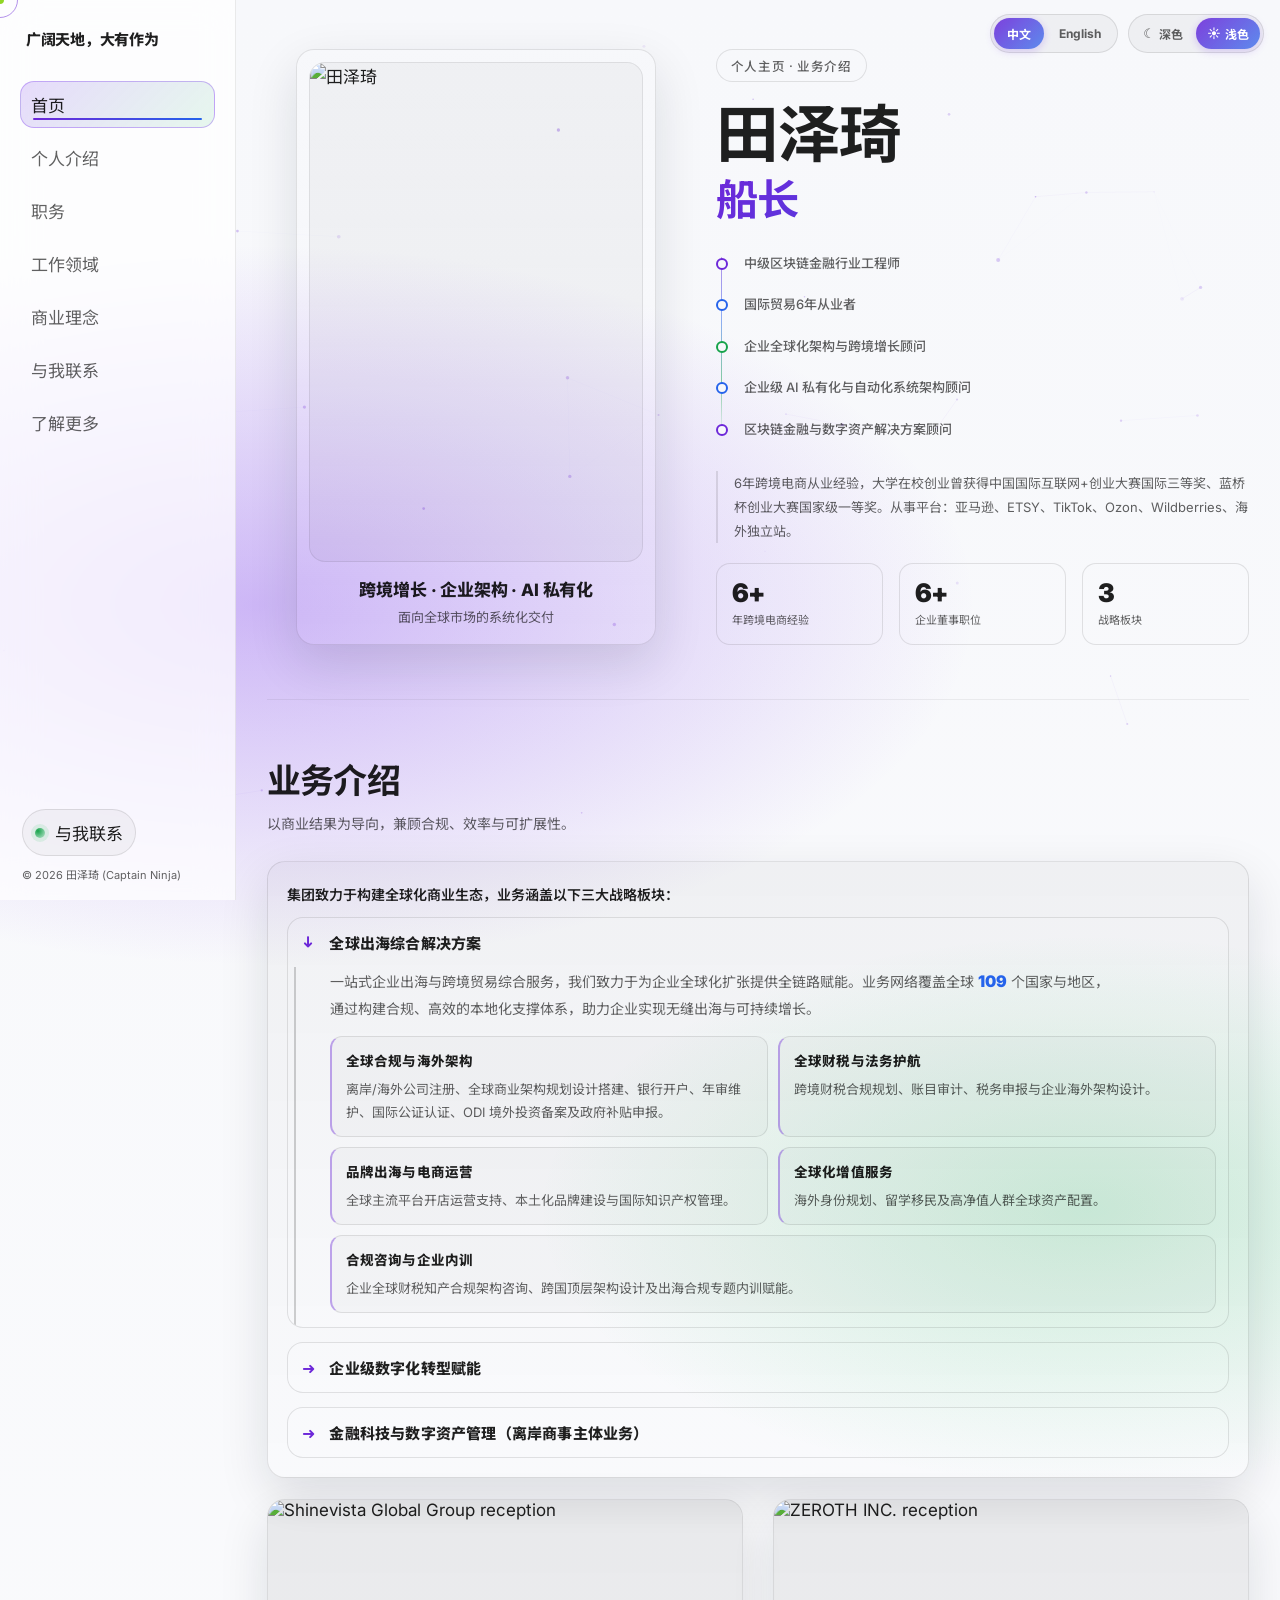
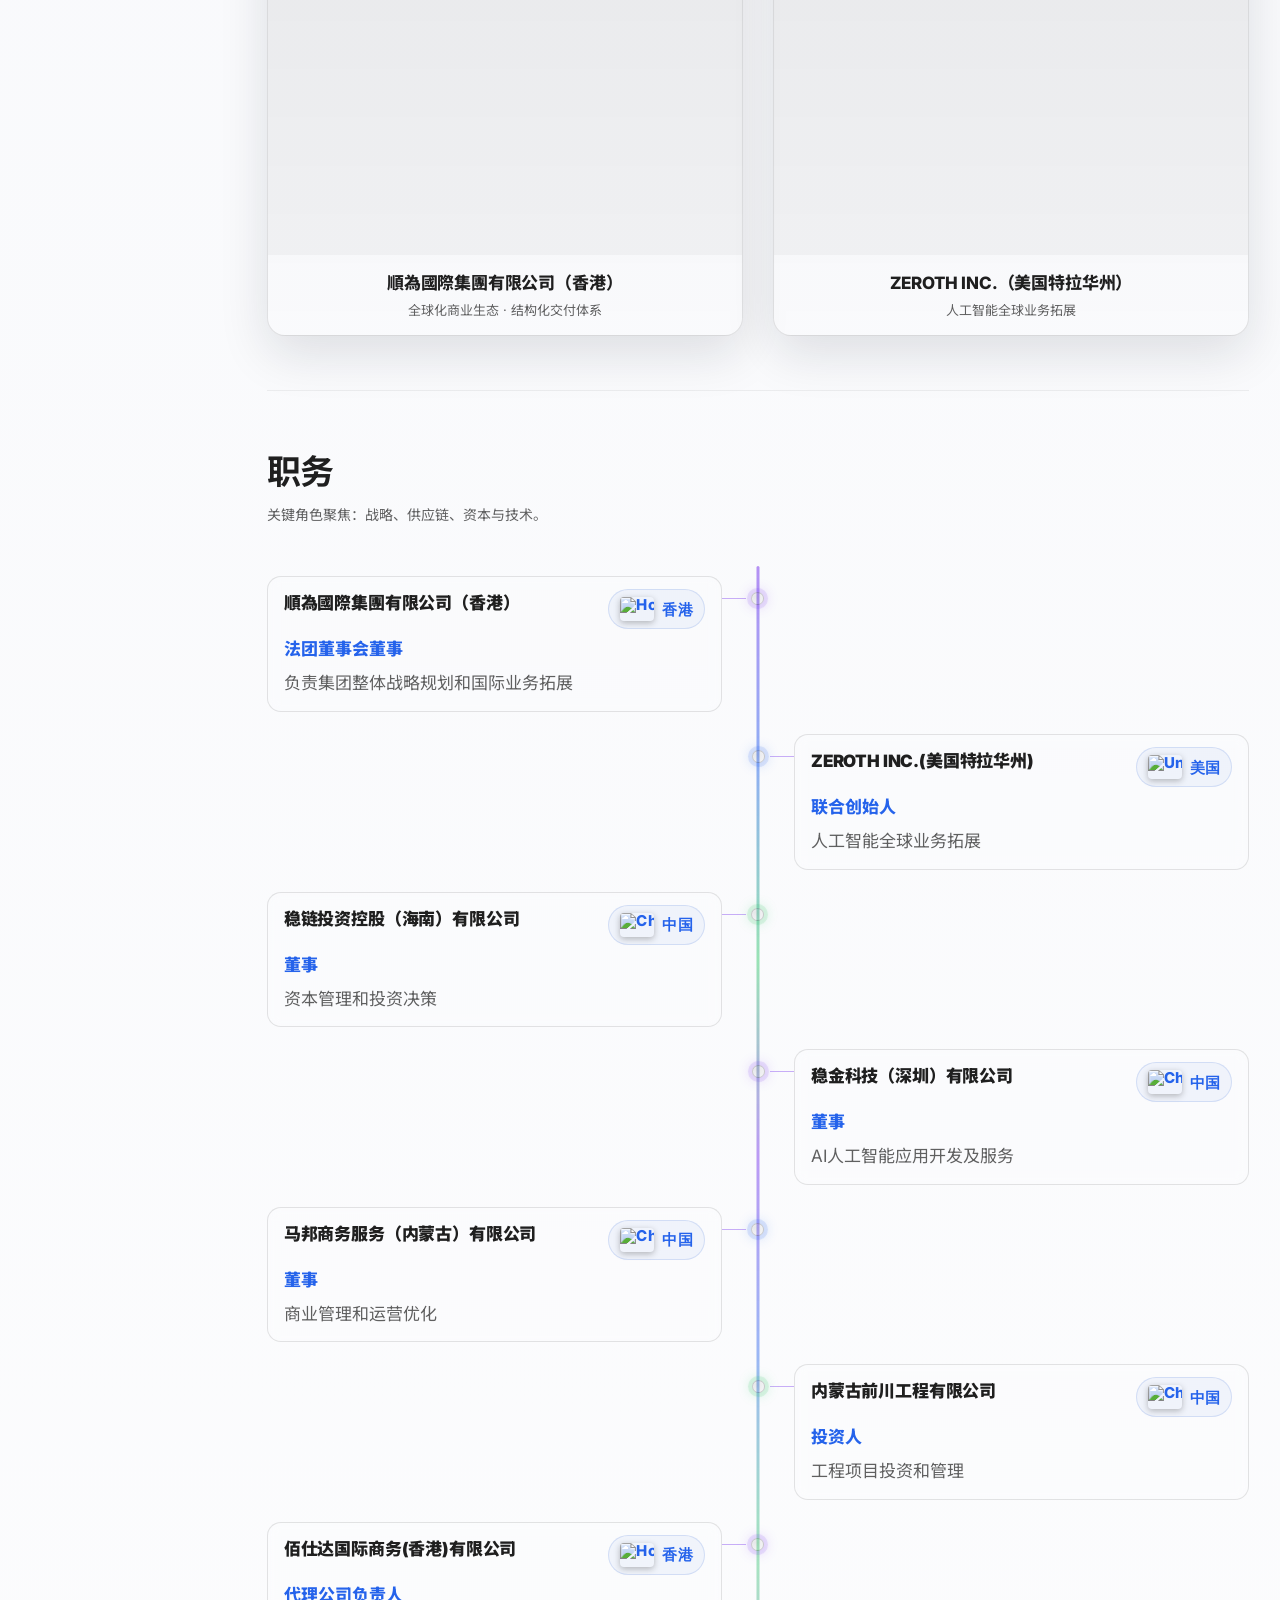
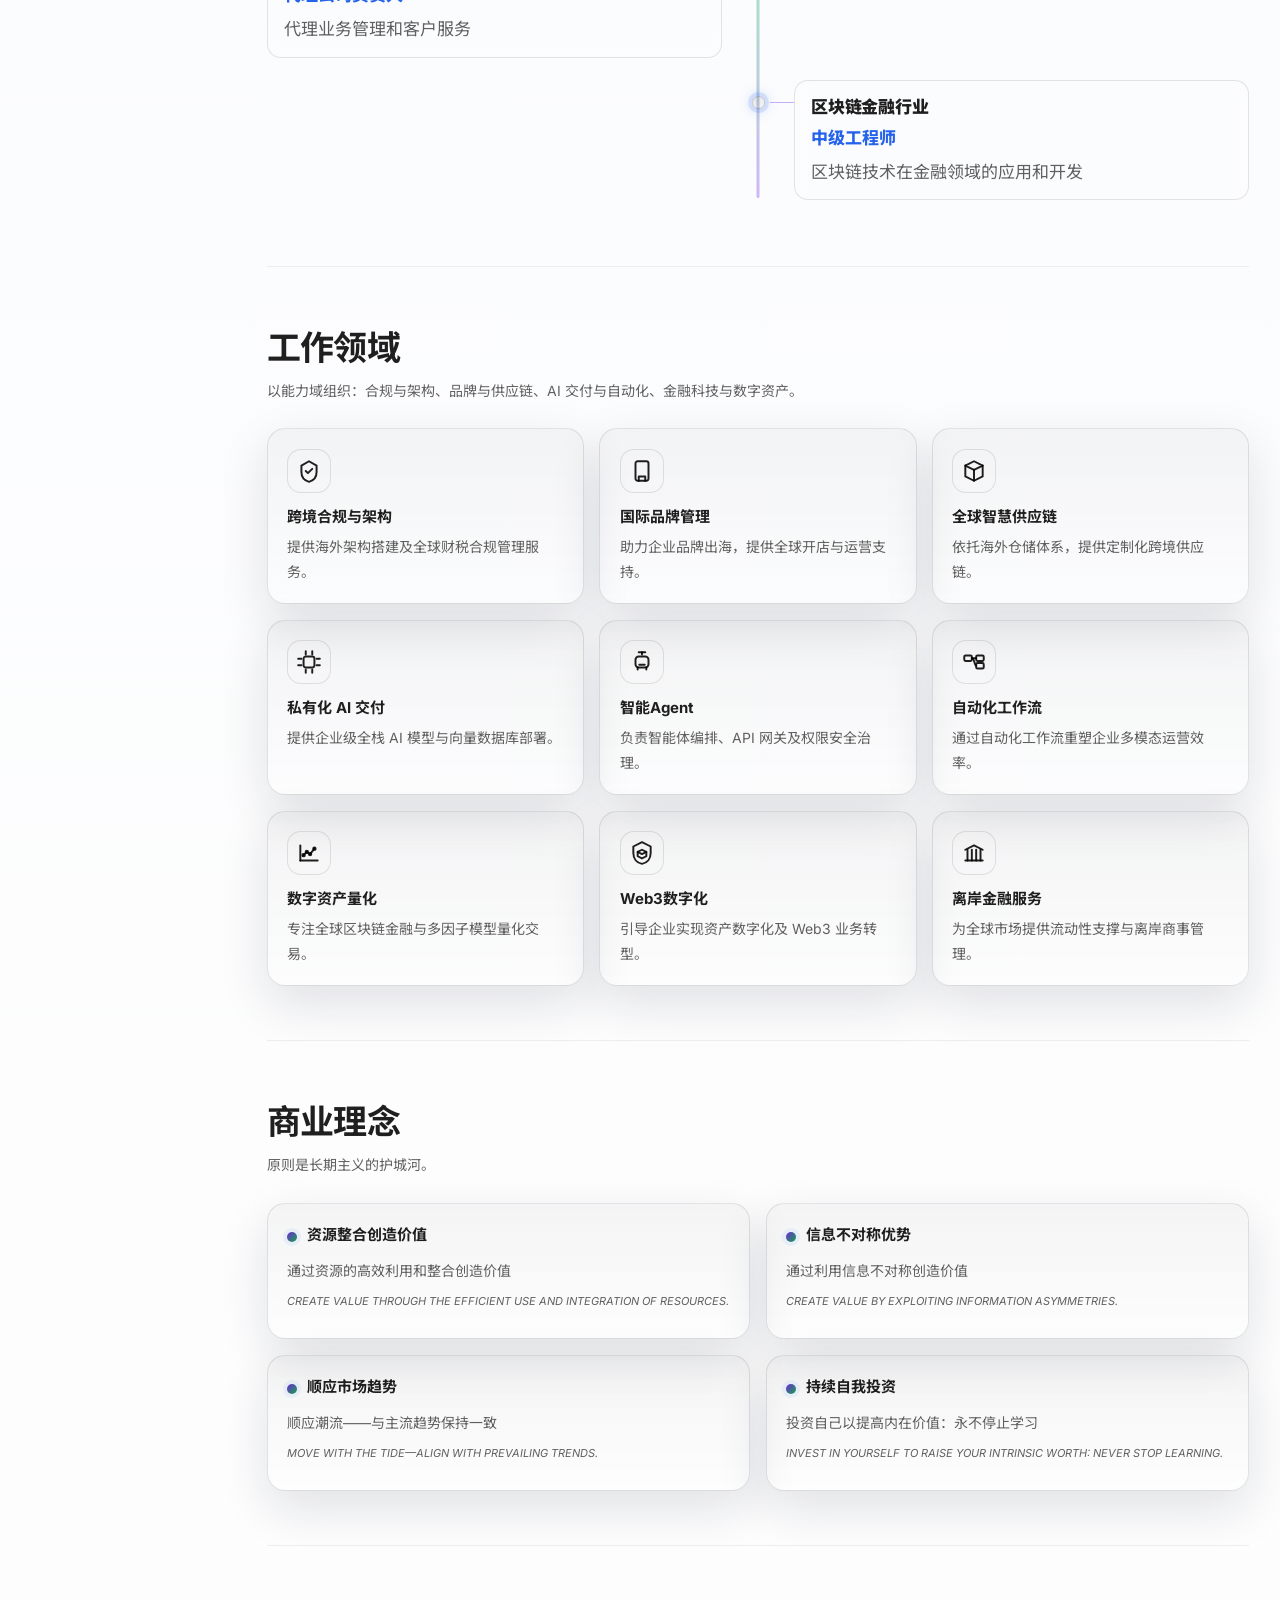
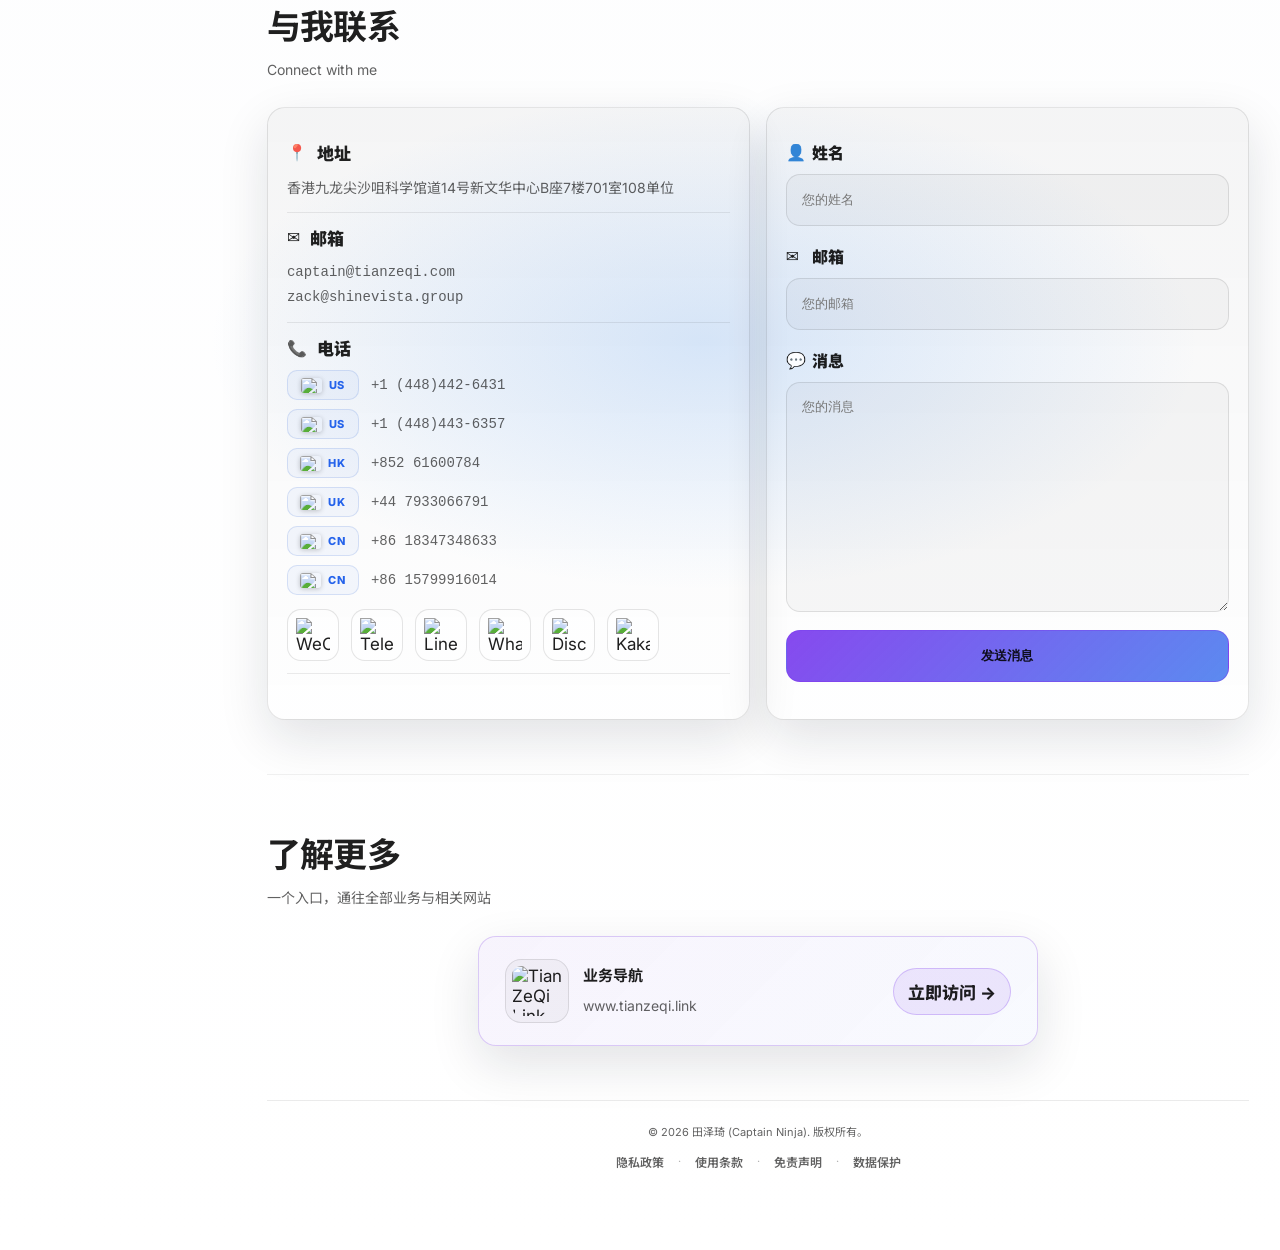
==== commit cd331f35: "Separate every target term in the preview copy Rearranged to 田泽琦·Zack Miller·船长·Captain first, then " ====
--- a/index.html
+++ b/index.html
@@ -9,8 +9,8 @@
     need to survive that cut; the 全球出海 / 企业AI / 数字金融 tail is a bonus
     when there is room.
   -->
-  <title data-lang-zh="田泽琦 船长 Captain Zack Miller｜全球出海·企业AI·数字金融"
-         data-lang-en="Tian ZeQi (Captain / Zack Miller) | Global Expansion · Enterprise AI · Digital Finance">田泽琦 船长 Captain Zack Miller｜全球出海·企业AI·数字金融</title>
+  <title data-lang-zh="田泽琦·Zack Miller·船长·Captain｜全球出海·企业AI·人工智能·数字金融"
+         data-lang-en="Tian ZeQi·Zack Miller·Captain｜Global Expansion·Enterprise AI·Digital Finance">田泽琦·Zack Miller·船长·Captain｜全球出海·企业AI·人工智能·数字金融</title>
   <!--
     Search engines show roughly the first 80 Chinese characters, so the names
     and the four business terms come first and the subsidiary directorships,
@@ -18,8 +18,8 @@
     worksFor list, which is where a machine reads them anyway.
   -->
   <meta name="description"
-        content="田泽琦（船长 Captain，英文名 Zack Miller）：全球出海、企业AI 人工智能、数字金融。順為國際集團有限公司（香港）法团董事会董事，ZEROTH INC.（美国特拉华州）联合创始人，专注跨境电商、企业级 AI 私有化交付与数字资产管理。"
-        data-lang-zh-content="田泽琦（船长 Captain，英文名 Zack Miller）：全球出海、企业AI 人工智能、数字金融。順為國際集團有限公司（香港）法团董事会董事，ZEROTH INC.（美国特拉华州）联合创始人，专注跨境电商、企业级 AI 私有化交付与数字资产管理。"
+        content="田泽琦 · Zack Miller · 船长 · Captain。业务方向：全球出海 · 企业AI · 人工智能 · 数字金融。順為國際集團有限公司（香港）法团董事会董事，ZEROTH INC.（美国特拉华州）联合创始人，专注跨境电商、企业级 AI 私有化交付与数字资产管理。"
+        data-lang-zh-content="田泽琦 · Zack Miller · 船长 · Captain。业务方向：全球出海 · 企业AI · 人工智能 · 数字金融。順為國際集團有限公司（香港）法团董事会董事，ZEROTH INC.（美国特拉华州）联合创始人，专注跨境电商、企业级 AI 私有化交付与数字资产管理。"
         data-lang-en-content="Tian ZeQi (Captain, Zack Miller): global expansion, enterprise AI, and digital finance. Director of the corporate board at SHINEVISTA GLOBAL GROUP LIMITED (Hong Kong) and Co-Founder of ZEROTH INC. (Delaware, USA). Focused on cross-border e-commerce and corporate globalisation, enterprise AI private deployment and workflow automation, blockchain finance and digital asset management." />
   <meta name="keywords"
         content="田泽琦,TianZeqi,Tian ZeQi,Zack,Zack Miller,Captain,Captain Ninja,船长,ZEROTH,ZEROTH INC,顺为国际集团,順為國際集團,顺为国际集团有限公司,顺为国际,Shinevista,Shinevista Global Group,稳链投资控股,稳链投资控股海南,稳金科技,稳金科技深圳,马邦商务,马邦商务服务,内蒙古前川工程,佰仕达国际商务,AI,人工智能,企业级AI,AI私有化,大模型私有化部署,AI Agent,智能体编排,工作流自动化,向量数据库,AI解决方案,人工智能全球业务拓展,AI数字化转型,跨境电商,全球出海,跨境贸易,企业出海,海外架构搭建,区块链金融,数字资产管理,Web3" />
@@ -44,8 +44,8 @@
   <!-- Share preview (Open Graph / Twitter) -->
   <meta property="og:site_name" content="田泽琦 船长 · Tian ZeQi (Zack Miller)" />
   <meta property="og:type" content="profile" />
-  <meta property="og:title" content="田泽琦 船长 Captain · Zack Miller｜全球出海 · 企业AI 人工智能 · 数字金融" />
-  <meta property="og:description" content="田泽琦（船长 Captain / Zack Miller）：順為國際集團有限公司（香港）法团董事会董事、ZEROTH INC.（美国特拉华州）联合创始人。专注全球出海与跨境电商、企业AI 人工智能私有化交付、数字金融与数字资产管理。" />
+  <meta property="og:title" content="田泽琦·Zack Miller·船长·Captain｜全球出海·企业AI·人工智能·数字金融" />
+  <meta property="og:description" content="田泽琦 · Zack Miller · 船长 · Captain。順為國際集團有限公司（香港）法团董事会董事、ZEROTH INC.（美国特拉华州）联合创始人。业务方向：全球出海 · 企业AI · 人工智能 · 数字金融。" />
   <meta property="og:url" content="https://www.tianzeqi.com/" />
   <meta property="og:image" content="https://imagehub.tianzeqi.dev/file/1764061873786_%E9%A1%BA%E4%B8%BA%E5%89%8D%E5%8F%B0.png" />
   <meta property="og:image:width" content="1280" />
@@ -56,8 +56,8 @@
   <meta property="profile:first_name" content="ZeQi" />
   <meta property="profile:last_name" content="Tian" />
   <meta name="twitter:card" content="summary_large_image" />
-  <meta name="twitter:title" content="田泽琦 船长 Captain · Zack Miller" />
-  <meta name="twitter:description" content="全球出海 · 企业AI 人工智能 · 数字金融｜跨境电商、企业级 AI 私有化交付与数字资产管理" />
+  <meta name="twitter:title" content="田泽琦·Zack Miller·船长·Captain" />
+  <meta name="twitter:description" content="全球出海 · 企业AI · 人工智能 · 数字金融｜跨境电商、企业级 AI 私有化交付与数字资产管理" />
   <meta name="twitter:image" content="https://imagehub.tianzeqi.dev/file/1764061873786_%E9%A1%BA%E4%B8%BA%E5%89%8D%E5%8F%B0.png" />
 
   <!-- Structured data -->
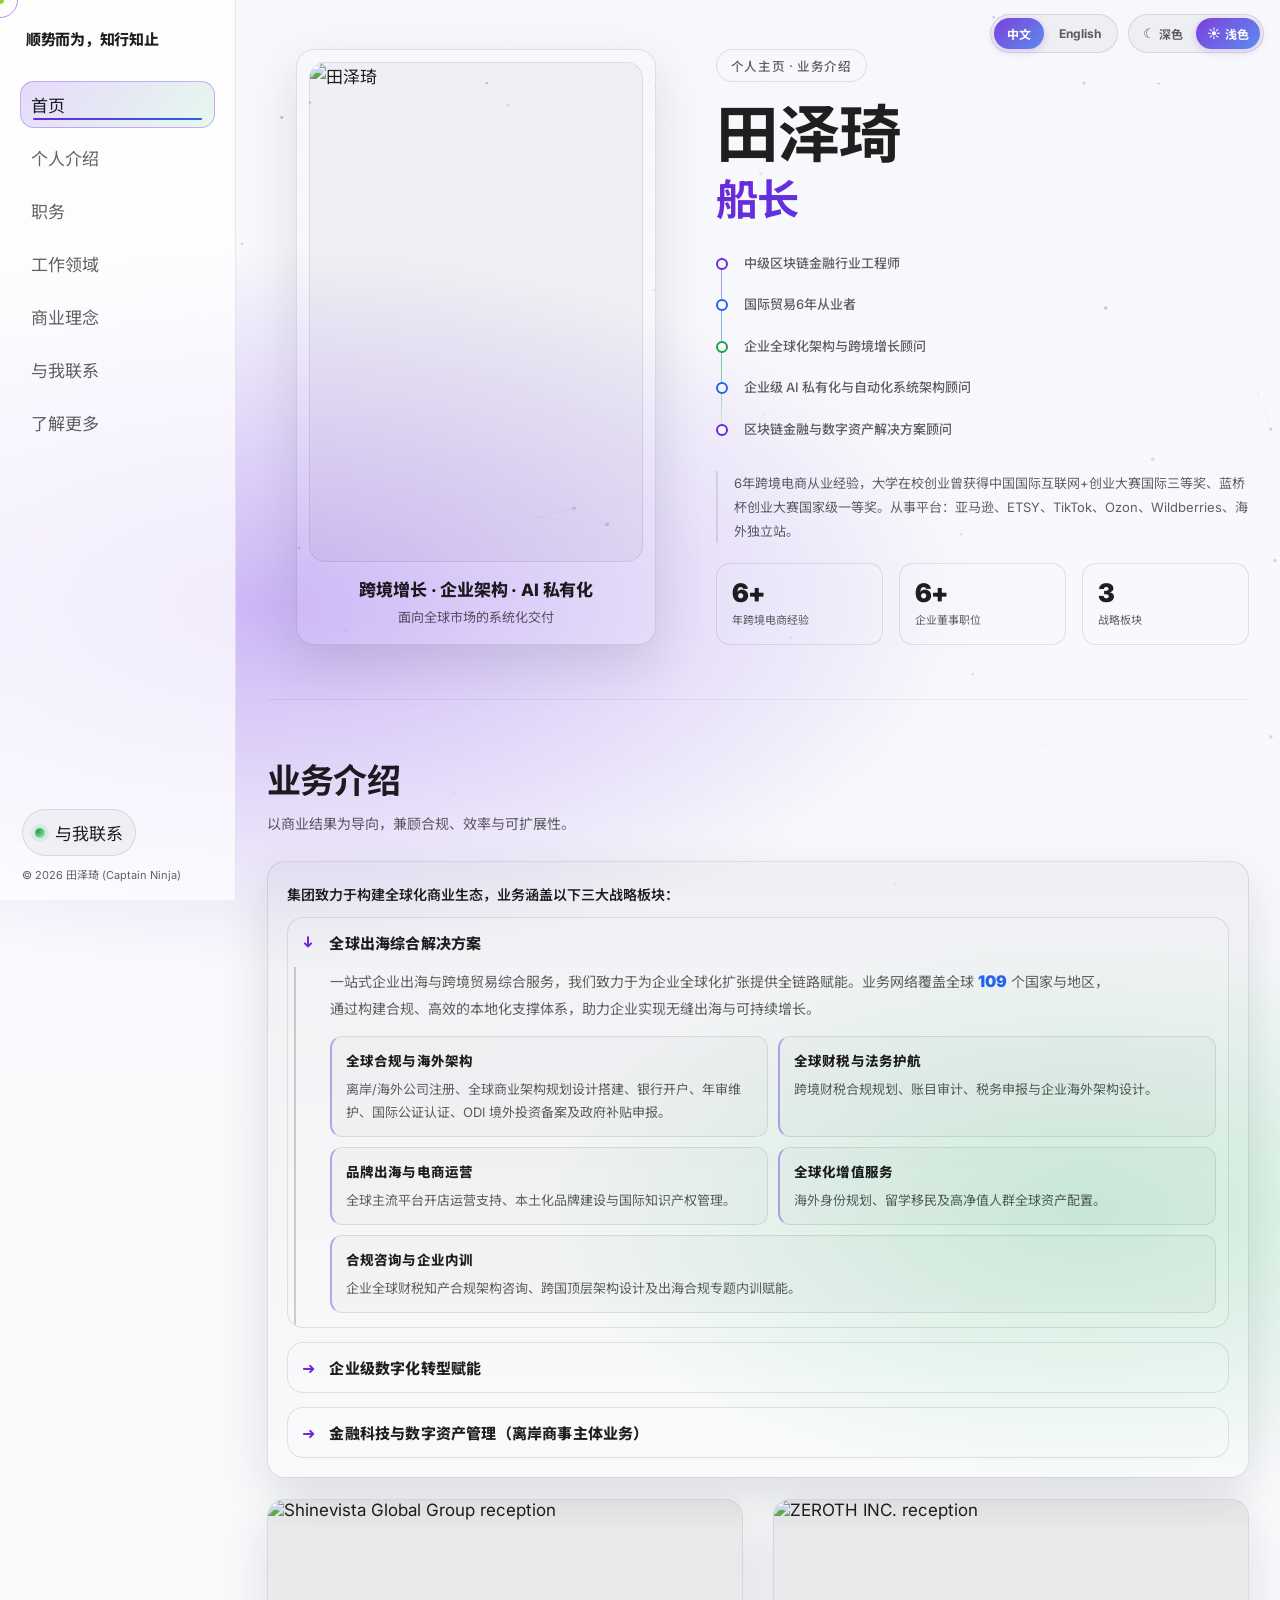
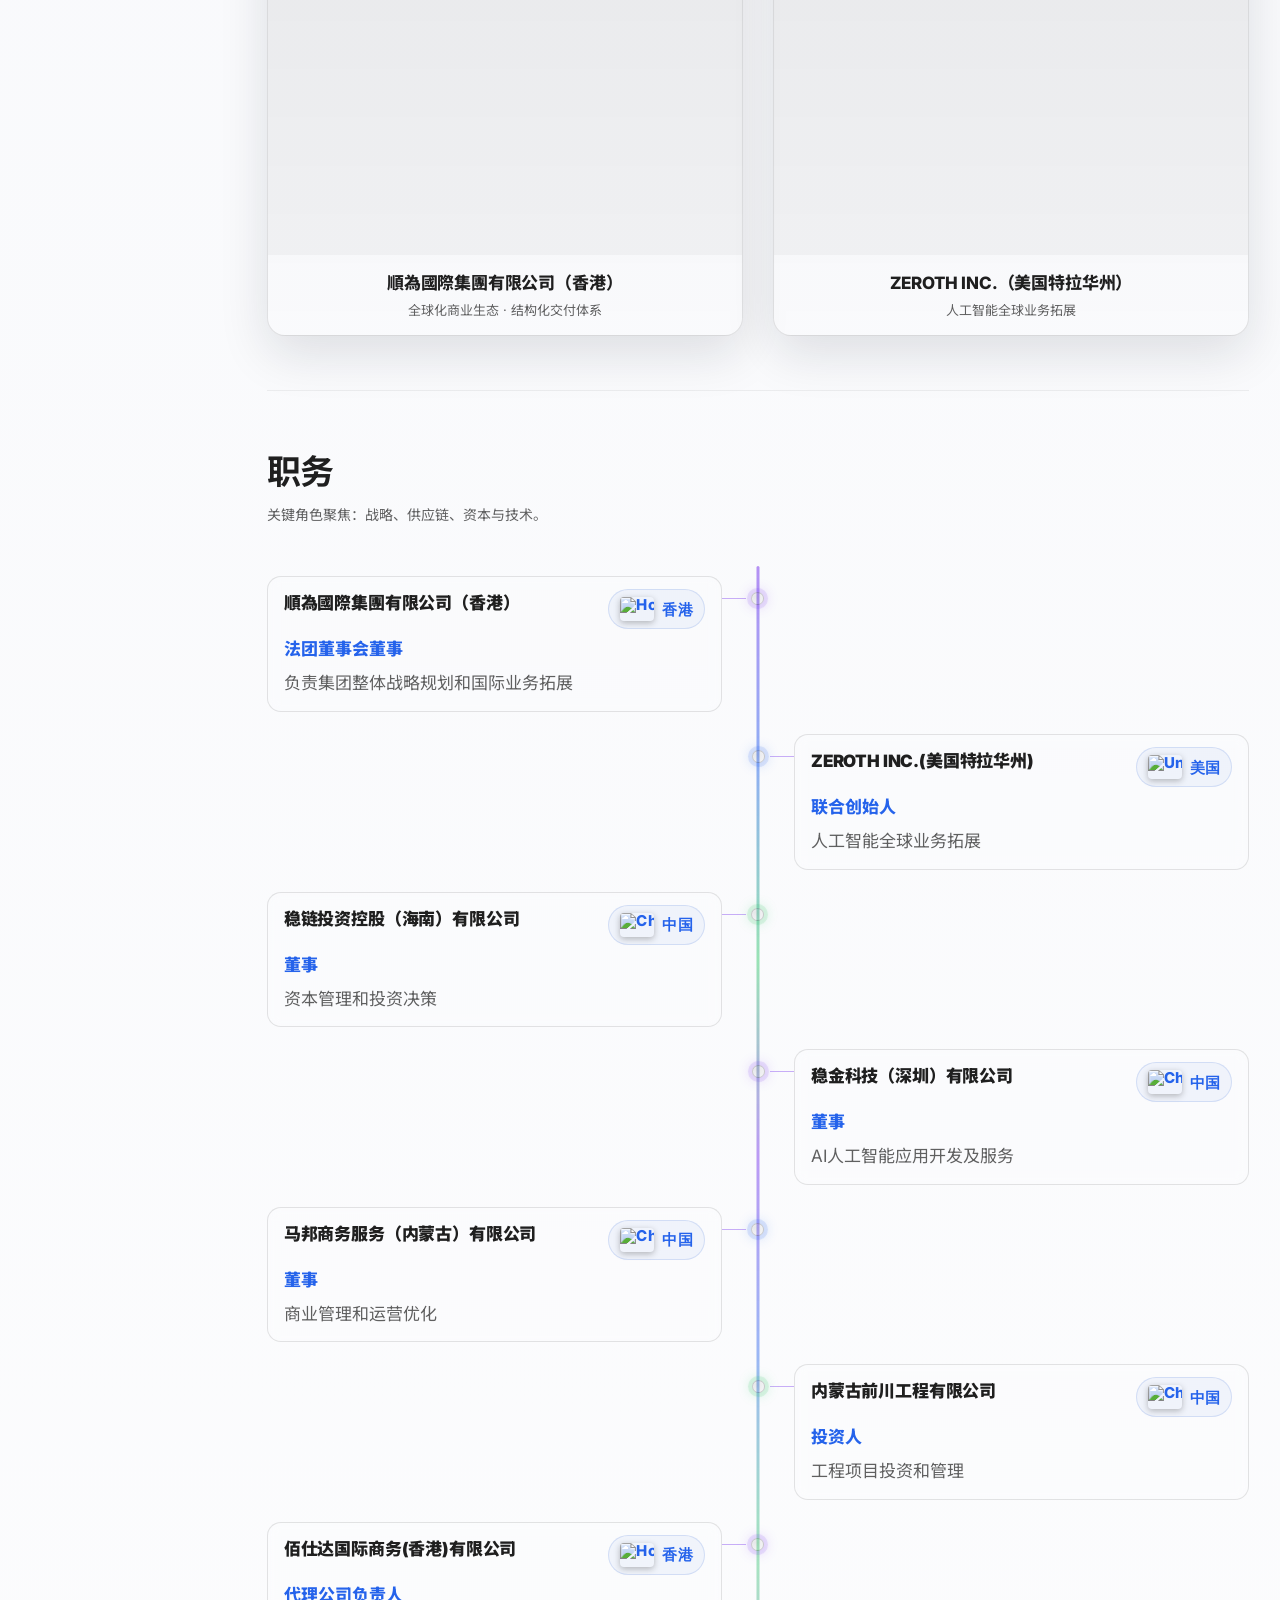
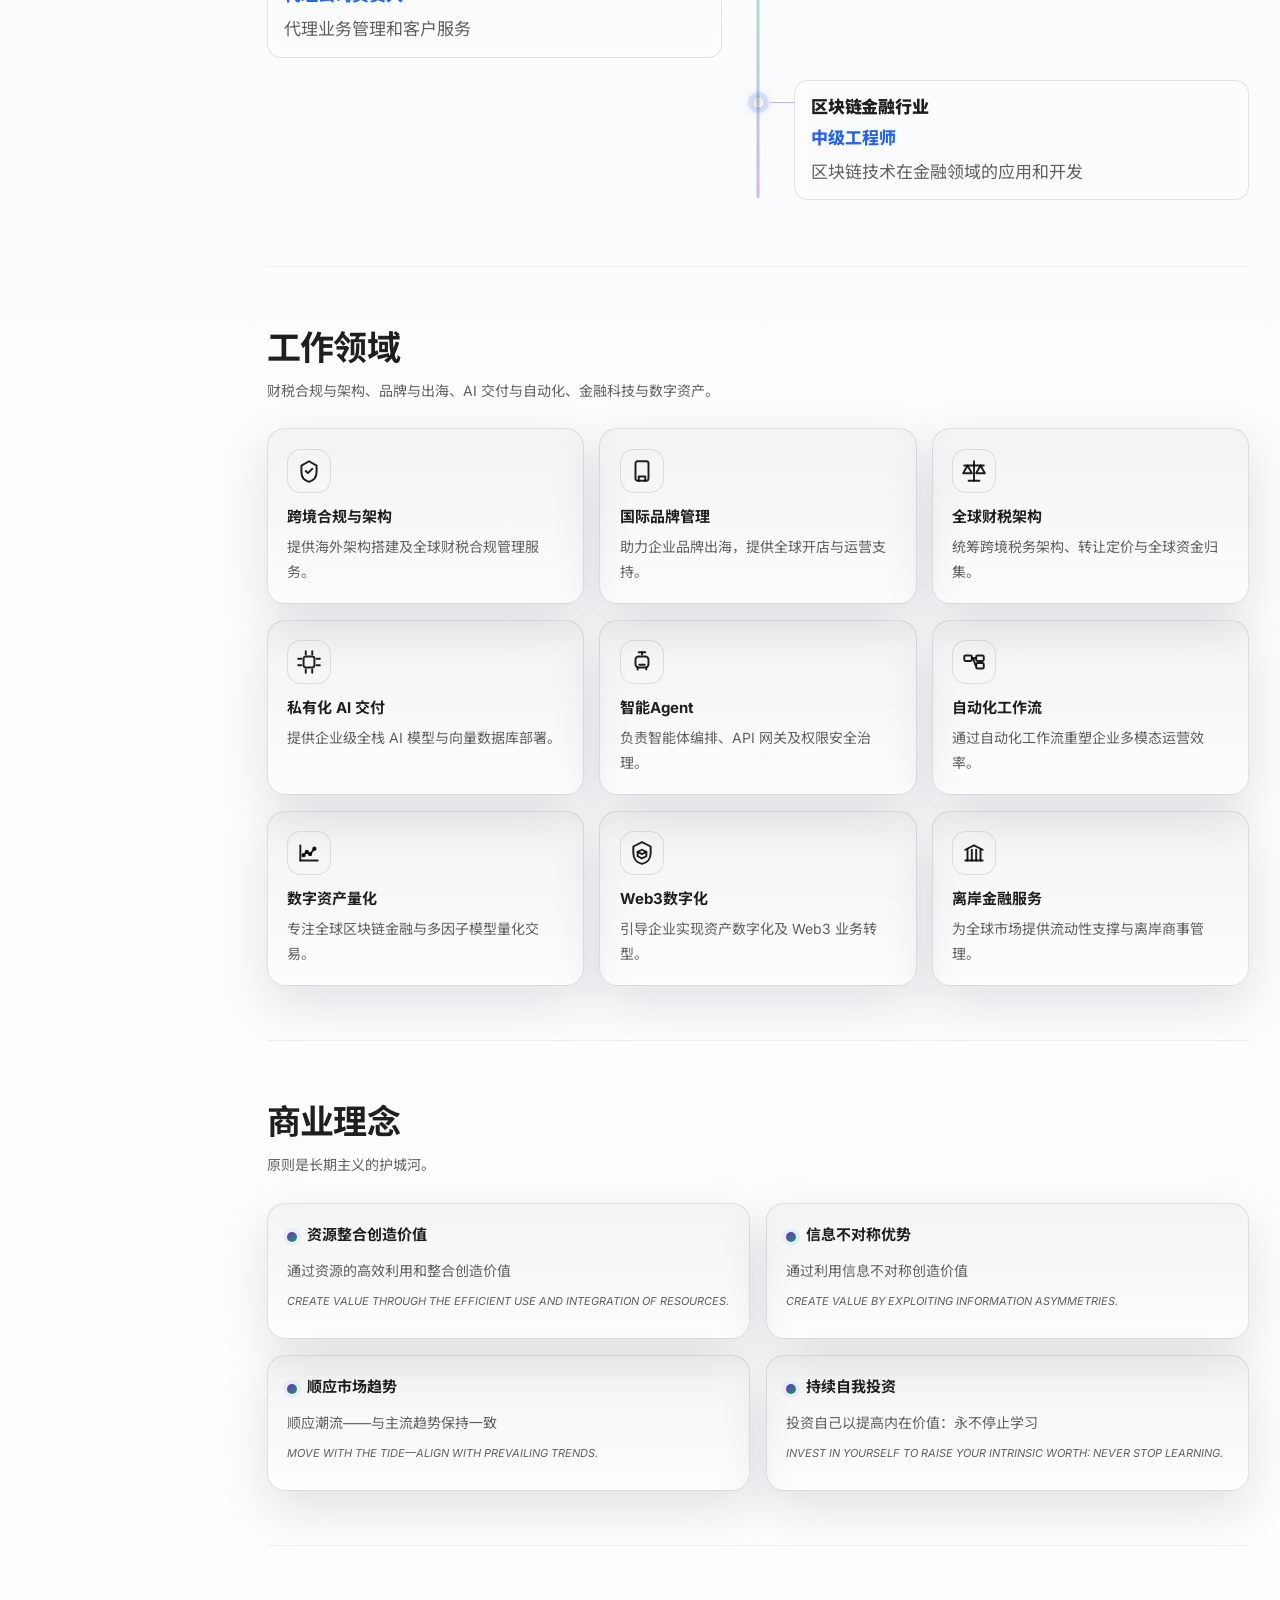
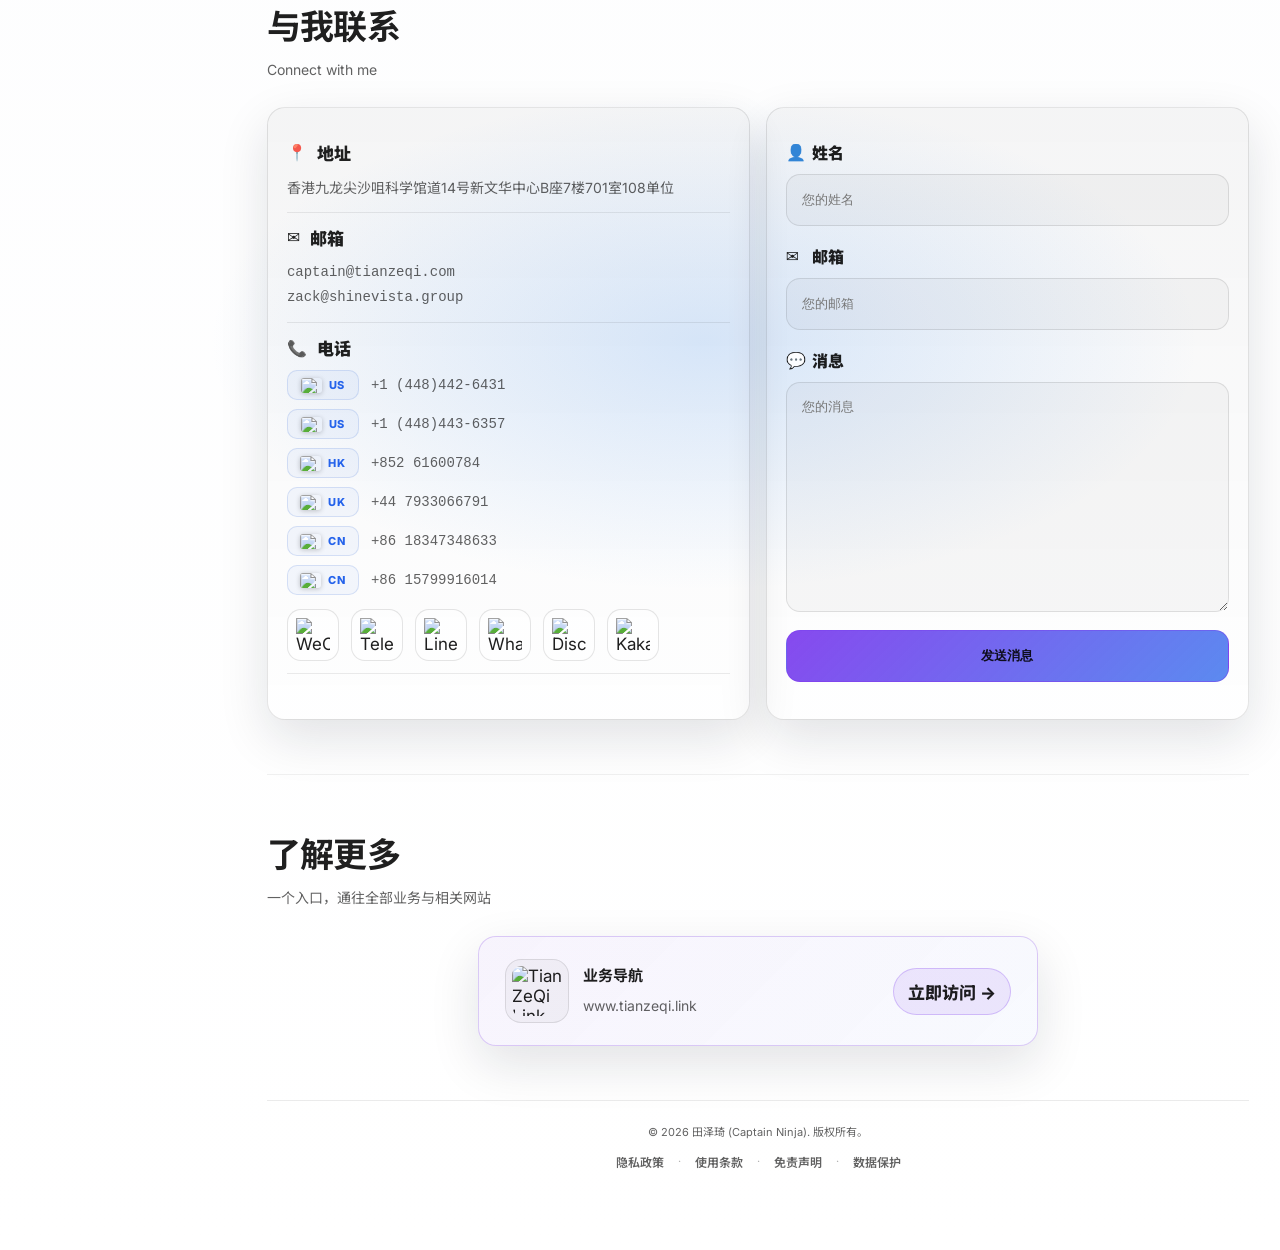
==== commit 28de03dd: "Retitle the third work area to 全球财税架构 The card was 全球智慧供应链 / Global Smart Supply Chain. The replacem" ====
--- a/index.html
+++ b/index.html
@@ -689,9 +689,9 @@
       <div class="section-head" data-reveal>
         <h2 class="h2" data-lang-zh="工作领域" data-lang-en="Work Areas">工作领域</h2>
         <p class="lead"
-           data-lang-zh="以能力域组织：合规与架构、品牌与供应链、AI 交付与自动化、金融科技与数字资产。"
-           data-lang-en="Organized by capability domains: governance & structuring, brand & supply chain, AI delivery & automation, fintech & digital assets.">
-          以能力域组织：合规与架构、品牌与供应链、AI 交付与自动化、金融科技与数字资产。
+           data-lang-zh="财税合规与架构、品牌与出海、AI 交付与自动化、金融科技与数字资产。"
+           data-lang-en="Tax & compliance structuring, brand & global expansion, AI delivery & automation, fintech & digital assets.">
+          财税合规与架构、品牌与出海、AI 交付与自动化、金融科技与数字资产。
         </p>
       </div>
 
@@ -720,14 +720,18 @@
 
         <article class="svc card tilt-card" data-reveal data-reveal-delay="120">
           <div class="svc-icon">
+            <!-- Balance scale: reads as tax and treasury, and stays visually
+                 distinct from the compliance shield on the first card. -->
             <svg viewBox="0 0 24 24" aria-hidden="true">
-              <path d="M4 7l8-4 8 4-8 4-8-4z"></path>
-              <path d="M4 7v10l8 4 8-4V7"></path>
-              <path d="M12 11v10"></path>
+              <path d="M12 3v18"></path>
+              <path d="M7 21h10"></path>
+              <path d="M3 7h18"></path>
+              <path d="M6 7l-4 7h8z"></path>
+              <path d="M18 7l-4 7h8z"></path>
             </svg>
           </div>
-          <h3 class="h3 sm" data-lang-zh="全球智慧供应链" data-lang-en="Global Smart Supply Chain">全球智慧供应链</h3>
-          <p class="p" data-lang-zh="依托海外仓储体系，提供定制化跨境供应链。" data-lang-en="Customized cross-border supply chain powered by overseas warehousing.">依托海外仓储体系，提供定制化跨境供应链。</p>
+          <h3 class="h3 sm" data-lang-zh="全球财税架构" data-lang-en="Global Tax & Treasury Structuring">全球财税架构</h3>
+          <p class="p" data-lang-zh="统筹跨境税务架构、转让定价与全球资金归集。" data-lang-en="Cross-border tax structuring, transfer pricing, and global treasury repatriation.">统筹跨境税务架构、转让定价与全球资金归集。</p>
         </article>
 
         <article class="svc card tilt-card" data-reveal data-reveal-delay="180">
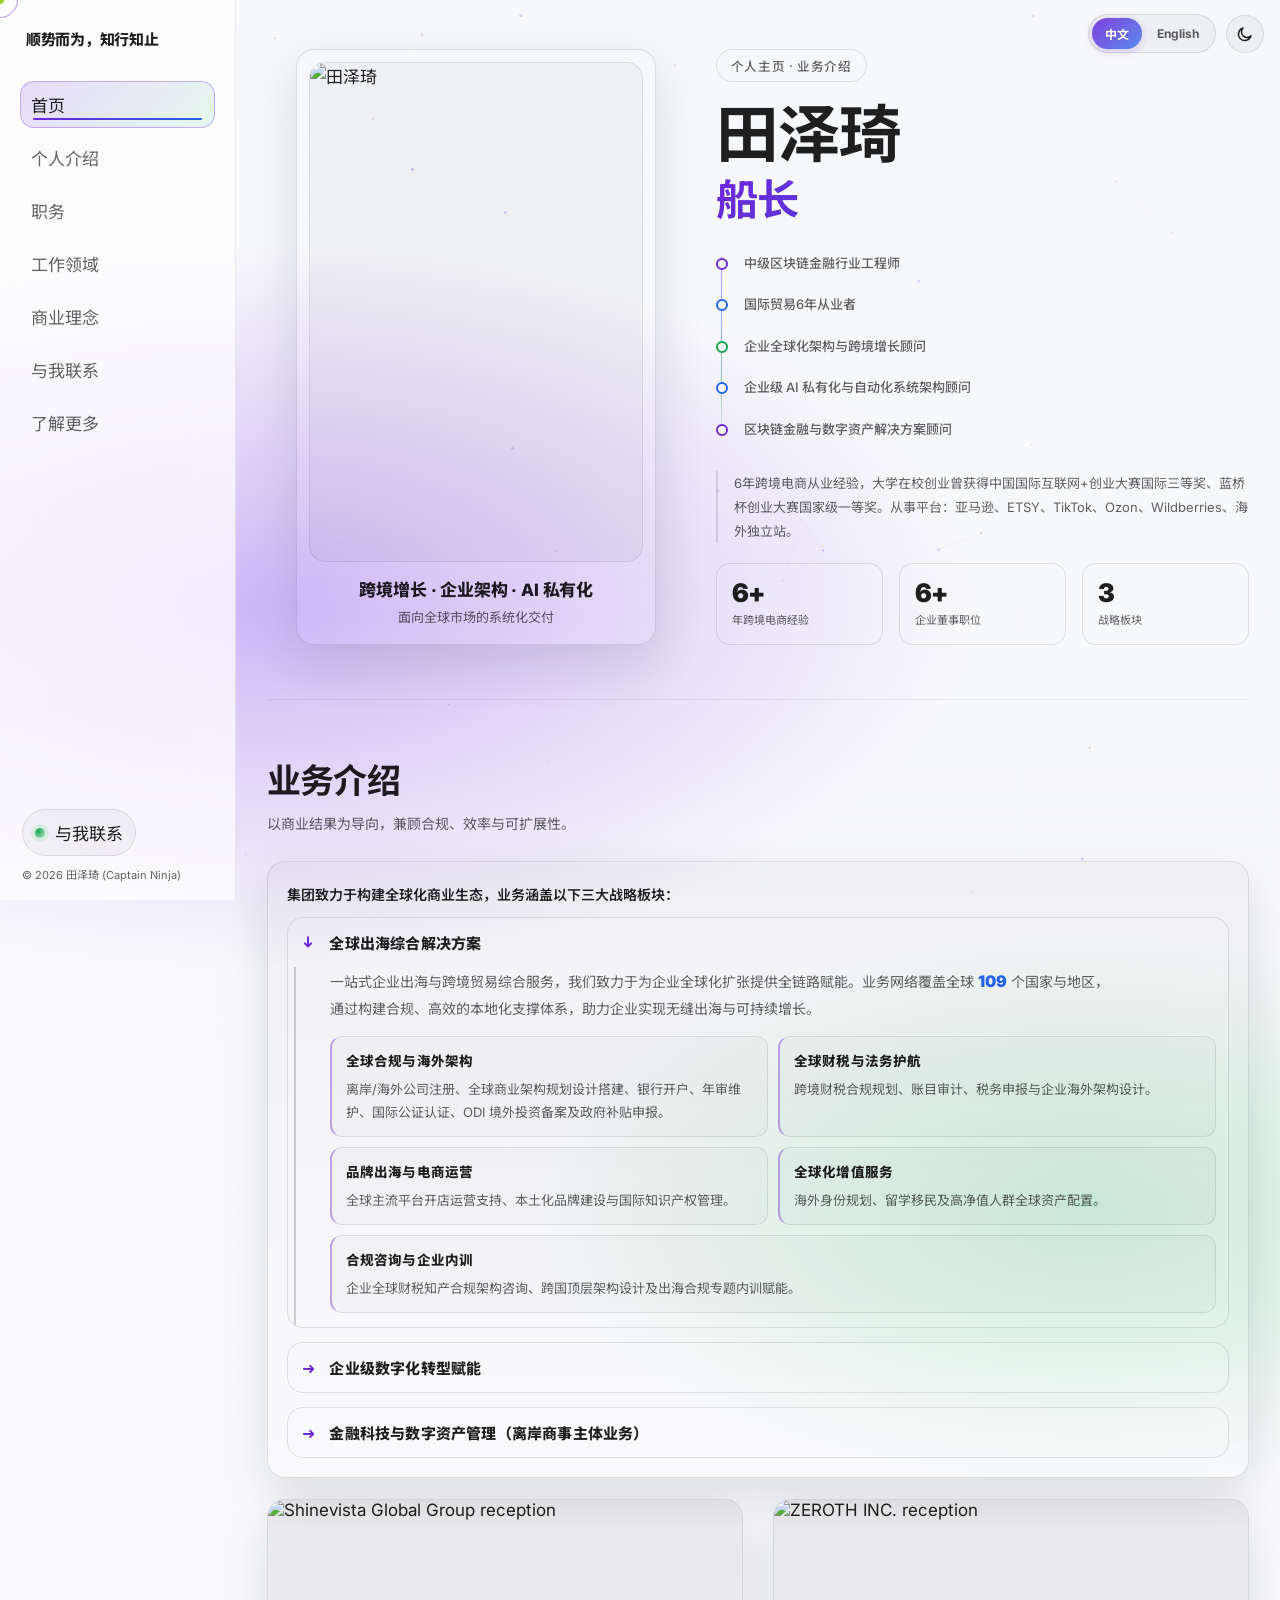
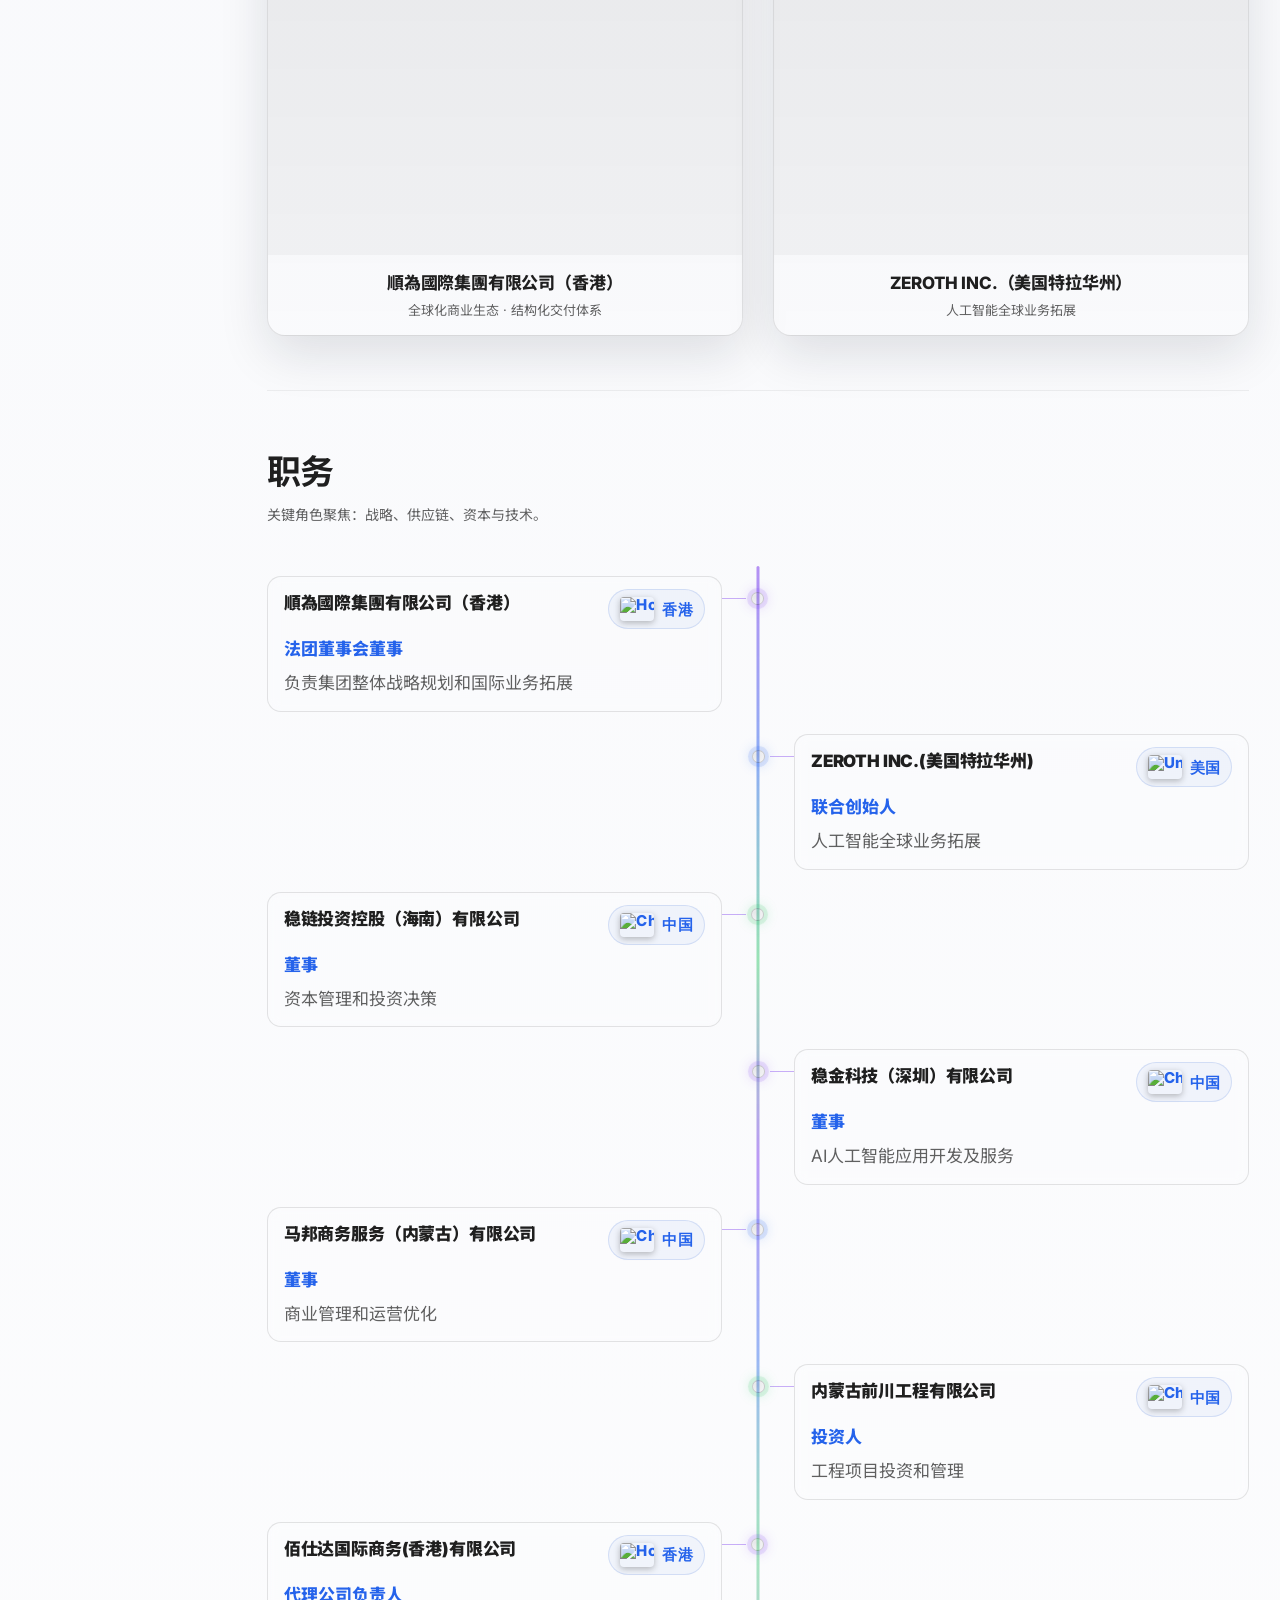
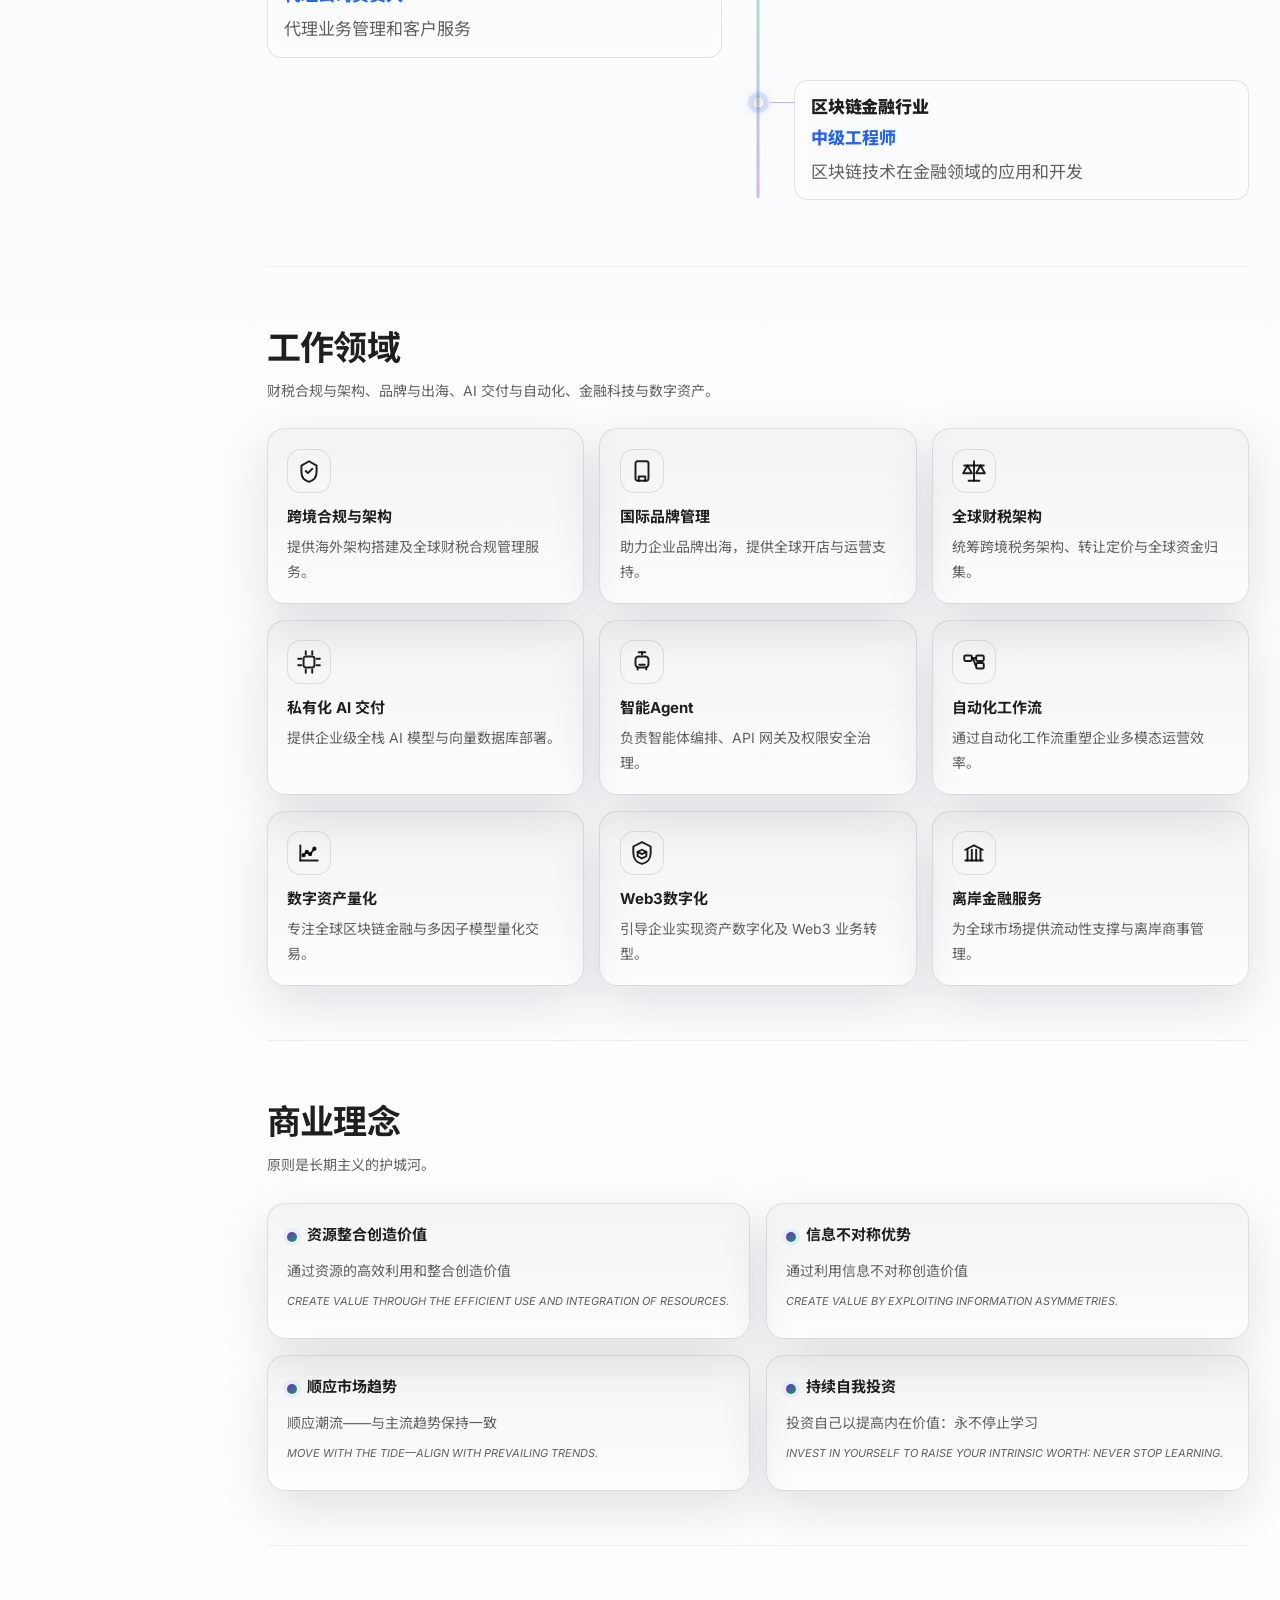
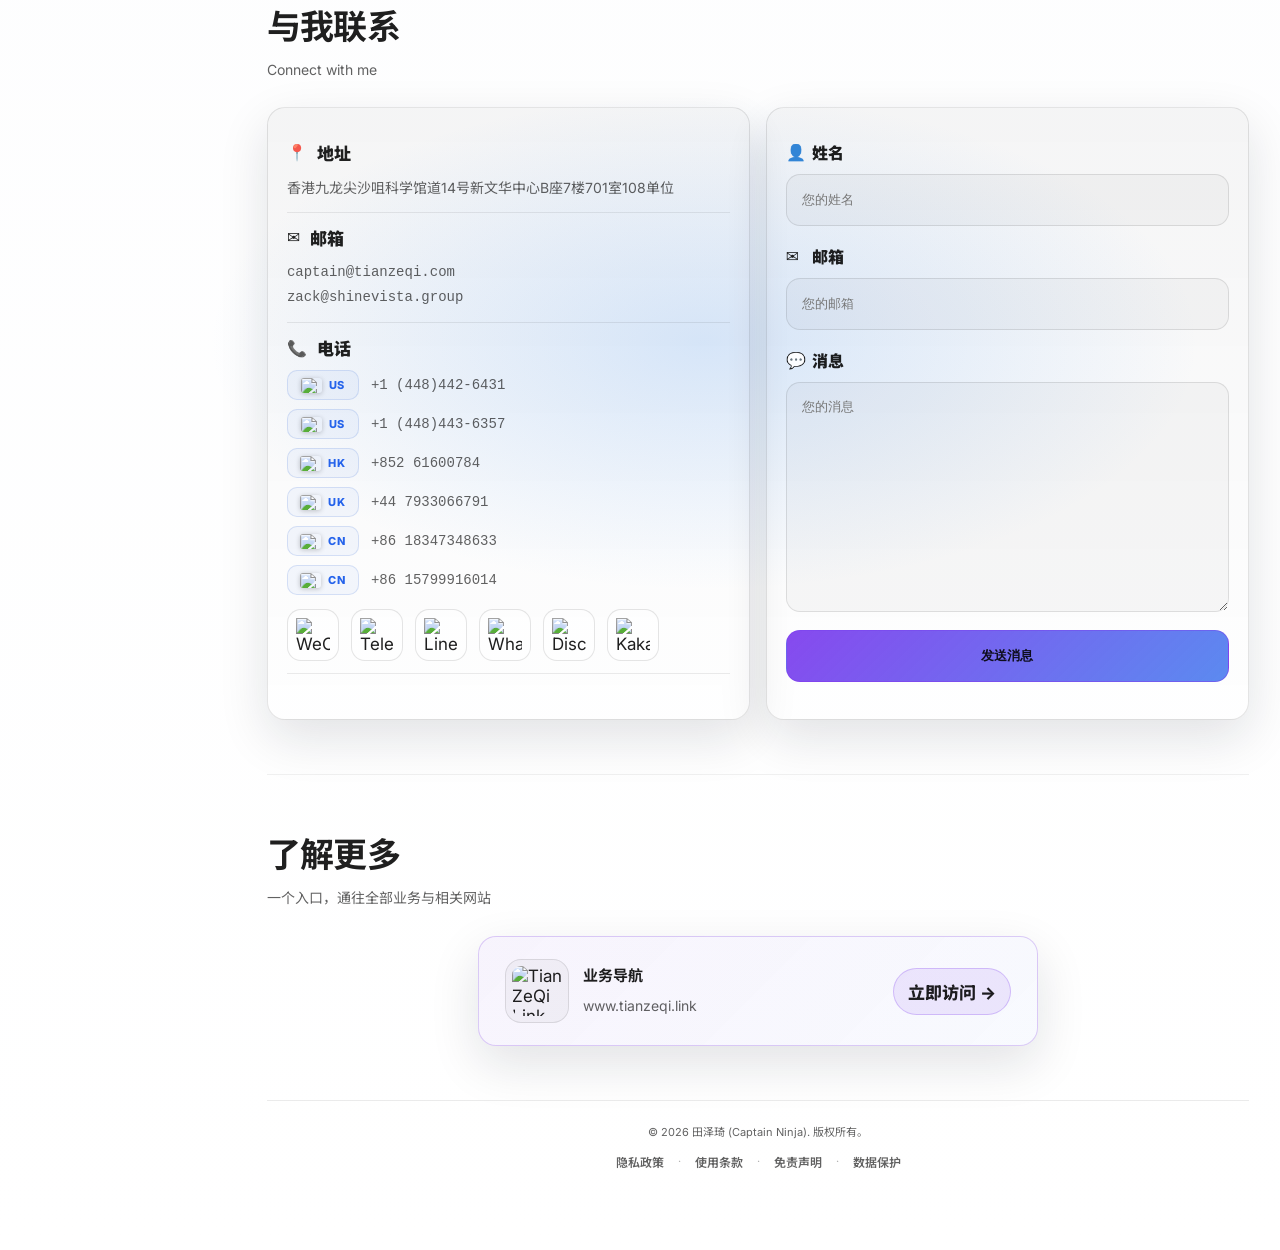
==== commit 724e5d75: "Collapse the theme switch into one icon button The control was a segmented pill holding 深色 and 浅色 as" ====
--- a/index.html
+++ b/index.html
@@ -171,7 +171,7 @@
   -->
   <link href="https://fonts.googleapis.com/css2?family=Inter:wght@400..800&family=Noto+Sans+SC:wght@400..800&display=swap" rel="stylesheet">
 
-  <link rel="stylesheet" href="style.css?v=2a7667c695" />
+  <link rel="stylesheet" href="style.css?v=59b1e5ba60" />
   <script>
     // Apply the stored / system theme before first paint to avoid a flash.
     (function () {
@@ -208,10 +208,25 @@
       <span class="lang-option" data-lang="zh-CN">中文</span>
       <span class="lang-option" data-lang="en">English</span>
     </div>
-    <div id="theme-toggle" class="theme-switch" role="button" tabindex="0" aria-label="切换主题 / Toggle Theme">
-      <span class="theme-option" data-theme-val="dark"><span class="theme-ico">☾</span><span data-lang-zh="深色" data-lang-en="Dark">深色</span></span>
-      <span class="theme-option" data-theme-val="light"><span class="theme-ico">☀</span><span data-lang-zh="浅色" data-lang-en="Light">浅色</span></span>
-    </div>
+    <!--
+      Both icons are always in the DOM and cross-fade, so the control reads as
+      one switch flipping rather than two different buttons, and nothing has to
+      be created or destroyed on click.
+    -->
+    <button id="theme-toggle" class="theme-toggle" type="button"
+            aria-label="切换深色或浅色主题"
+            data-lang-zh-label="切换深色或浅色主题"
+            data-lang-en-label="Switch between dark and light theme">
+      <span class="theme-toggle-icons" aria-hidden="true">
+        <svg class="theme-ico-sun" viewBox="0 0 24 24">
+          <circle cx="12" cy="12" r="4.2"></circle>
+          <path d="M12 2v2.6M12 19.4V22M2 12h2.6M19.4 12H22M4.9 4.9l1.9 1.9M17.2 17.2l1.9 1.9M19.1 4.9l-1.9 1.9M6.8 17.2l-1.9 1.9"></path>
+        </svg>
+        <svg class="theme-ico-moon" viewBox="0 0 24 24">
+          <path d="M20 14.5A8.5 8.5 0 1 1 9.5 4a6.8 6.8 0 0 0 10.5 10.5z"></path>
+        </svg>
+      </span>
+    </button>
     <button id="to-top" class="btn btn-ghost" aria-label="Back to Top" title="Top">↑</button>
   </div>
 
@@ -1036,7 +1051,7 @@
     </footer>
   </main>
 
-  <script src="script.js?v=ba24bb5a02"></script>
+  <script src="script.js?v=bd06ac389b"></script>
 
   <!-- Tawk -->
   <!-- Image modal for WeChat (in-page floating window) -->
--- a/style.css
+++ b/style.css
@@ -165,6 +165,9 @@
   top: 14px;
   z-index: 80;
   display:flex;
+  /* Centre rather than stretch: the round theme button is a fixed 38px and
+     would otherwise be pulled 1px taller than wide by the language pill. */
+  align-items: center;
   gap:10px;
 }
 .floating .btn{ padding: 10px 12px; border-radius: 12px; }
@@ -215,54 +218,71 @@
   background: linear-gradient(135deg, rgba(109,40,217,.88), rgba(37,99,235,.72));
 }
 
-/* ===== Theme Switch (segmented pill) ===== */
-.theme-switch{
+/* ===== Theme Toggle (single icon button) ===== */
+/*
+  Sized to match the height of the language pill beside it so the two controls
+  line up, but round rather than segmented: one target, one action.
+*/
+.theme-toggle{
+  position: relative;
   display: inline-flex;
   align-items: center;
-  gap: 2px;
-  padding: 3px;
+  justify-content: center;
+  width: 38px;
+  height: 38px;
+  padding: 0;
   border-radius: 999px;
   border: 1px solid var(--border);
   background: var(--panel);
+  color: var(--text);
   cursor: pointer;
-  user-select: none;
   outline: none;
+  -webkit-appearance: none;
+  appearance: none;
   transition: border-color .2s ease, background .2s ease, box-shadow .2s ease;
 }
-.theme-switch:hover{
+.theme-toggle:hover{
   border-color: rgba(124,58,237,.4);
   box-shadow: 0 0 0 3px rgba(124,58,237,.08);
 }
-.theme-switch:focus-visible{
+.theme-toggle:focus-visible{
   border-color: var(--primary);
   box-shadow: 0 0 0 3px rgba(124,58,237,.18);
 }
-.theme-option{
-  display: inline-flex;
-  align-items: center;
-  gap: 4px;
-  padding: 7px 11px;
-  border-radius: 999px;
-  font-size: 12px;
-  font-weight: 700;
-  color: var(--muted);
-  white-space: nowrap;
-  transition: color .25s ease, background .25s ease, transform .2s var(--ease-spring);
-}
-.theme-option:not(.active):hover{
-  color: var(--text);
-}
-.theme-option.active{
-  color: #fff;
-  background: linear-gradient(135deg, rgba(124,58,237,.88), rgba(37,99,235,.72));
-  box-shadow: 0 2px 8px rgba(124,58,237,.25);
-}
-:root[data-theme="light"] .theme-option.active{
-  background: linear-gradient(135deg, rgba(109,40,217,.88), rgba(37,99,235,.72));
-}
-.theme-ico{
-  font-size: 13px;
-  line-height: 1;
+.theme-toggle:active{
+  transform: scale(.94);
+}
+
+.theme-toggle-icons{
+  position: relative;
+  display: block;
+  width: 18px;
+  height: 18px;
+}
+.theme-toggle-icons svg{
+  position: absolute;
+  inset: 0;
+  width: 18px;
+  height: 18px;
+  stroke: currentColor;
+  stroke-width: 1.9;
+  fill: none;
+  stroke-linecap: round;
+  stroke-linejoin: round;
+  transition: opacity .3s ease, transform .4s var(--ease-spring);
+}
+/*
+  Each icon shows the theme you are about to get, so the sun is what you see
+  while the page is dark. They swap by rotating past each other.
+*/
+.theme-ico-sun{ opacity: 1; transform: rotate(0deg) scale(1); }
+.theme-ico-moon{ opacity: 0; transform: rotate(-90deg) scale(.6); }
+:root[data-theme="light"] .theme-ico-sun{ opacity: 0; transform: rotate(90deg) scale(.6); }
+:root[data-theme="light"] .theme-ico-moon{ opacity: 1; transform: rotate(0deg) scale(1); }
+
+@media (prefers-reduced-motion: reduce){
+  .theme-toggle-icons svg{ transition: opacity .01ms; transform: none !important; }
+  .theme-toggle:active{ transform: none; }
 }
 
 .topbar{
@@ -1634,13 +1654,13 @@
     gap: 8px;
   }
   .floating .lang-switch,
-  .floating .theme-switch{
+  .floating .theme-toggle{
     background: rgba(7,10,20,.88);
     backdrop-filter: blur(14px);
     box-shadow: 0 8px 24px rgba(0,0,0,.18);
   }
   :root[data-theme="light"] .floating .lang-switch,
-  :root[data-theme="light"] .floating .theme-switch{
+  :root[data-theme="light"] .floating .theme-toggle{
     background: rgba(255,255,255,.92);
   }
   .gradient-orb{
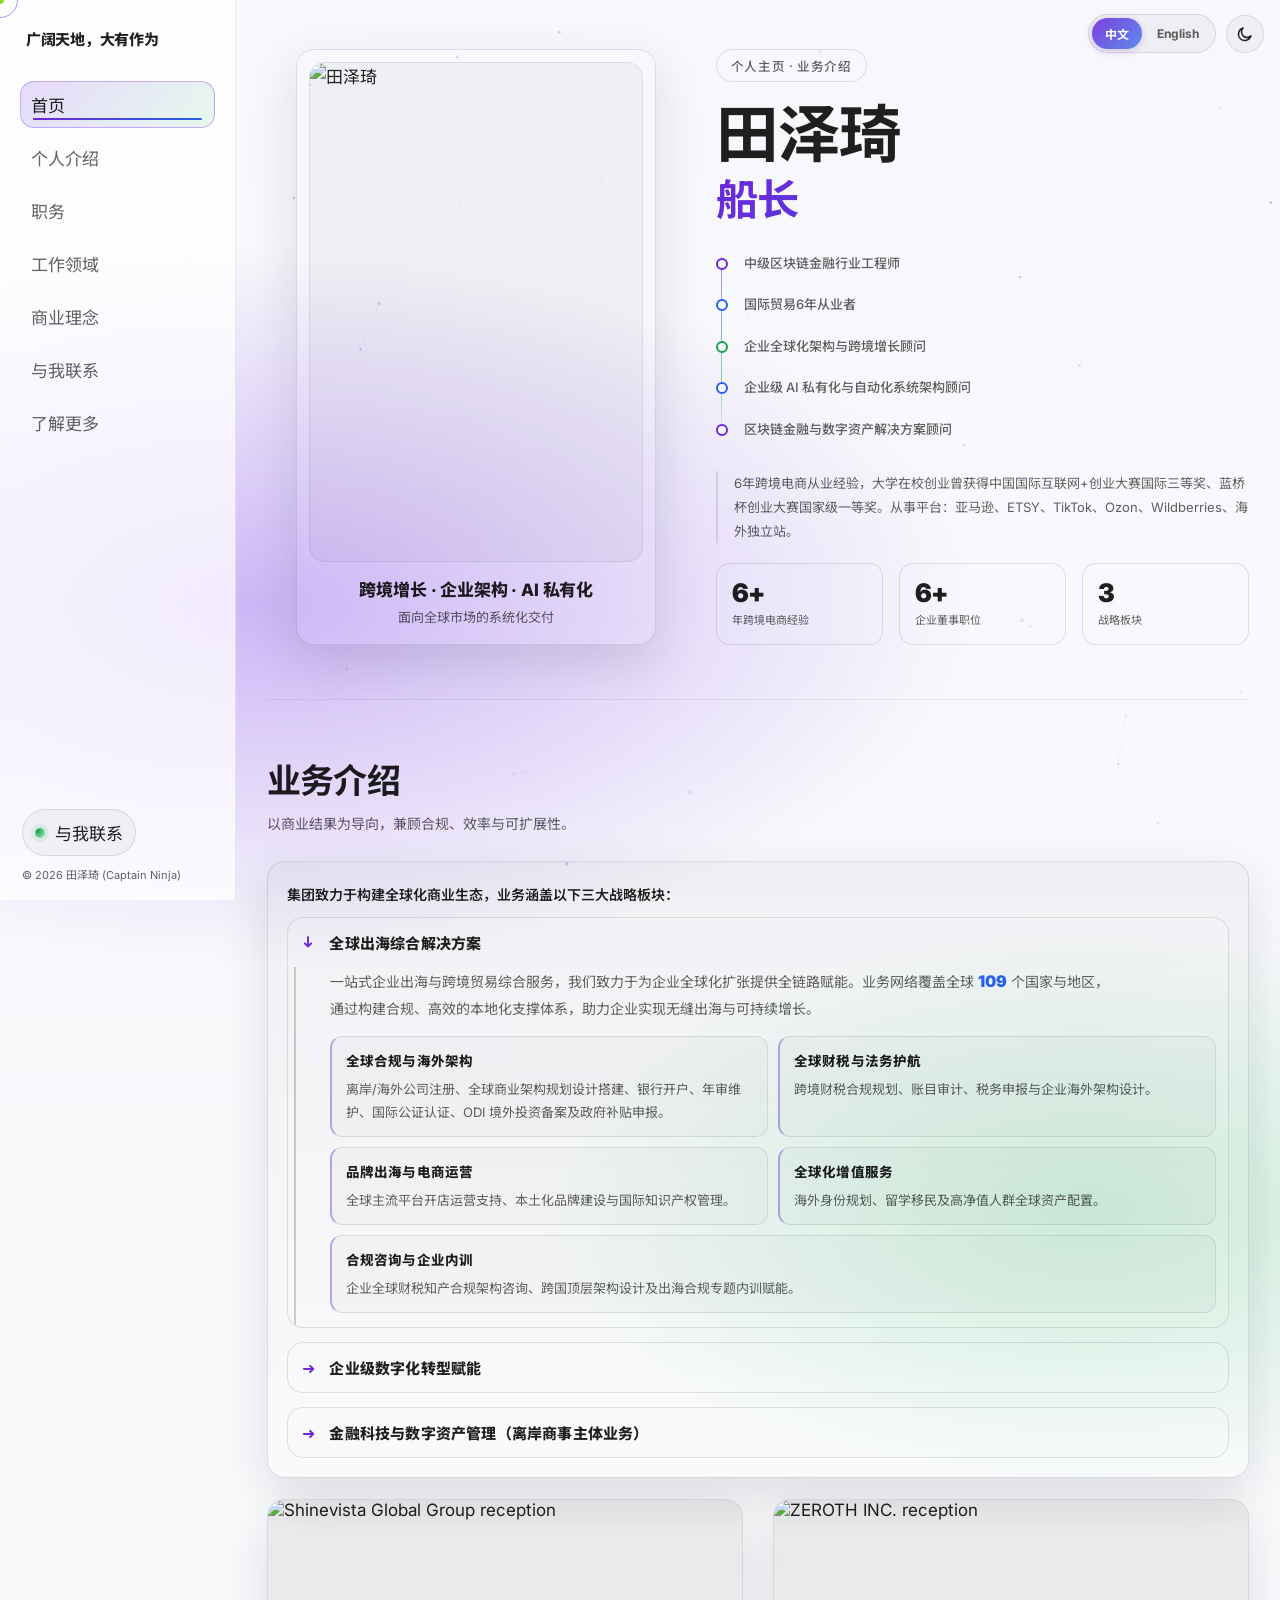
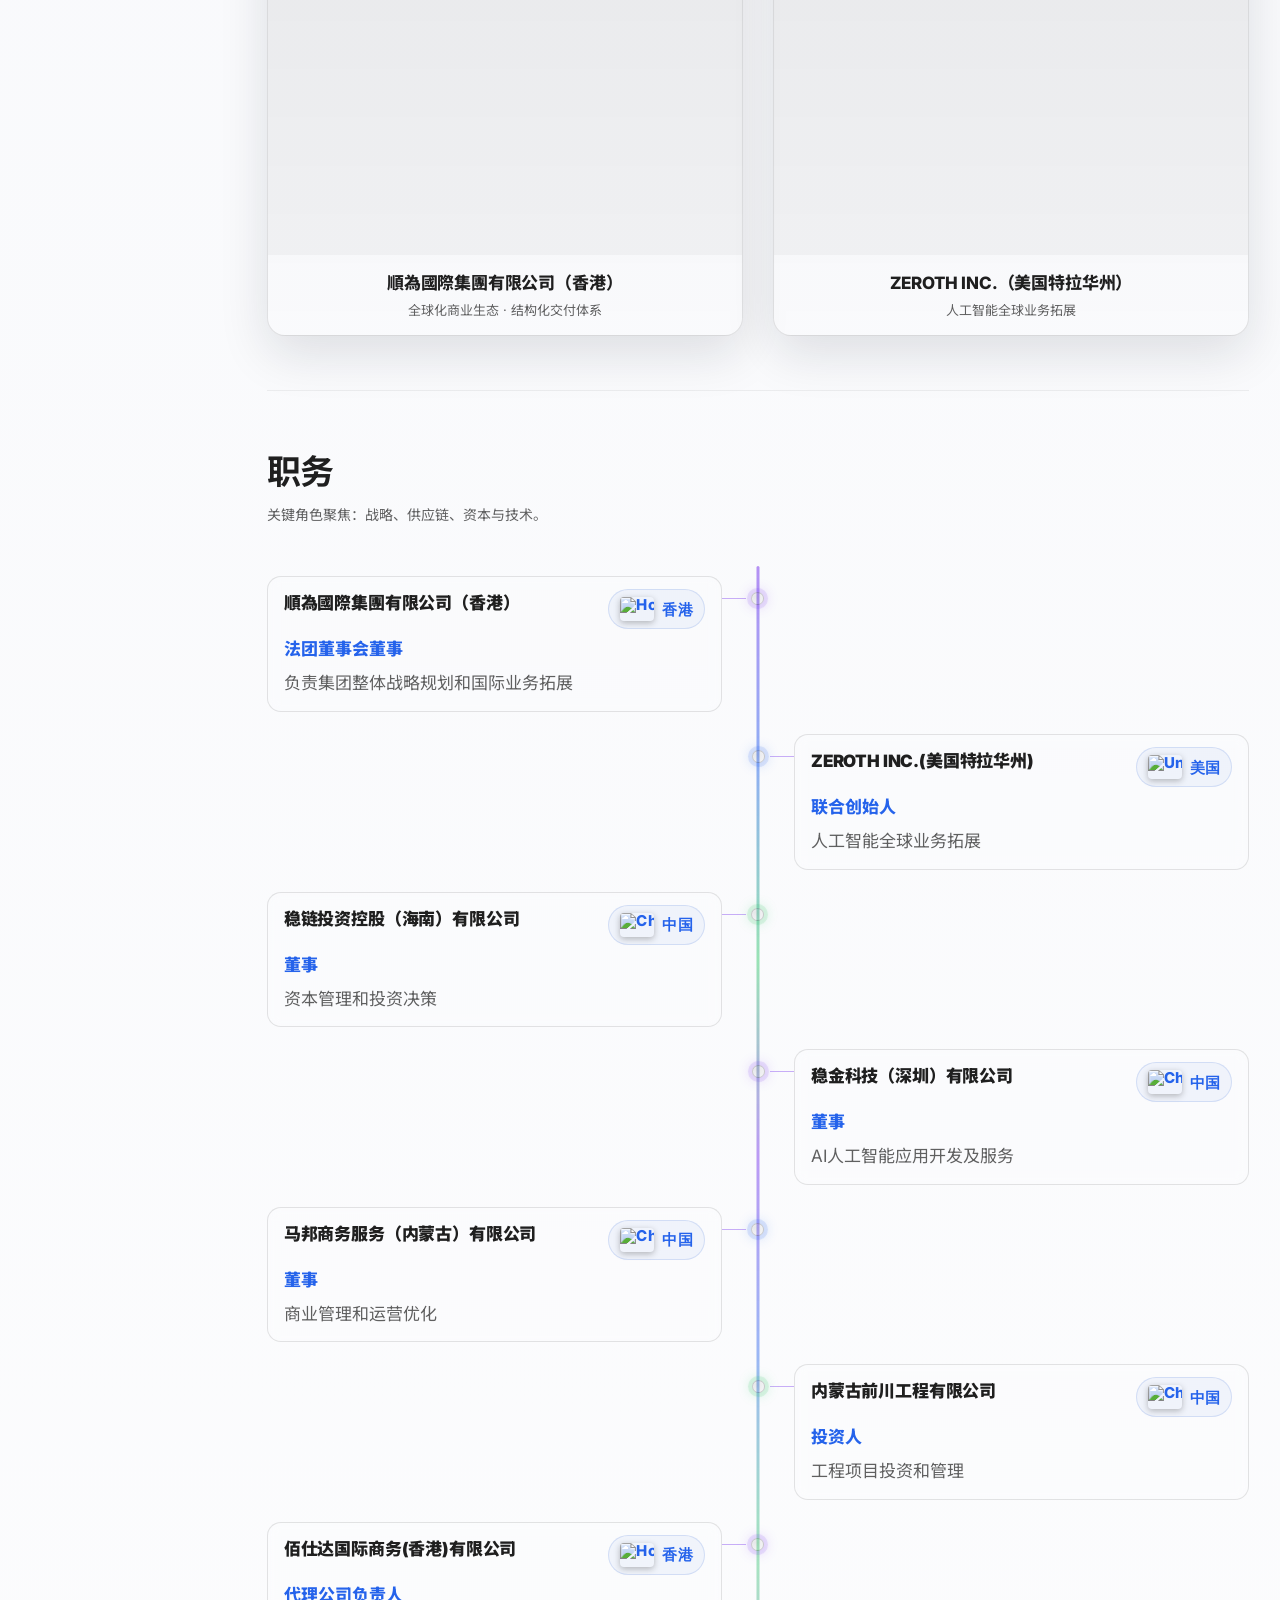
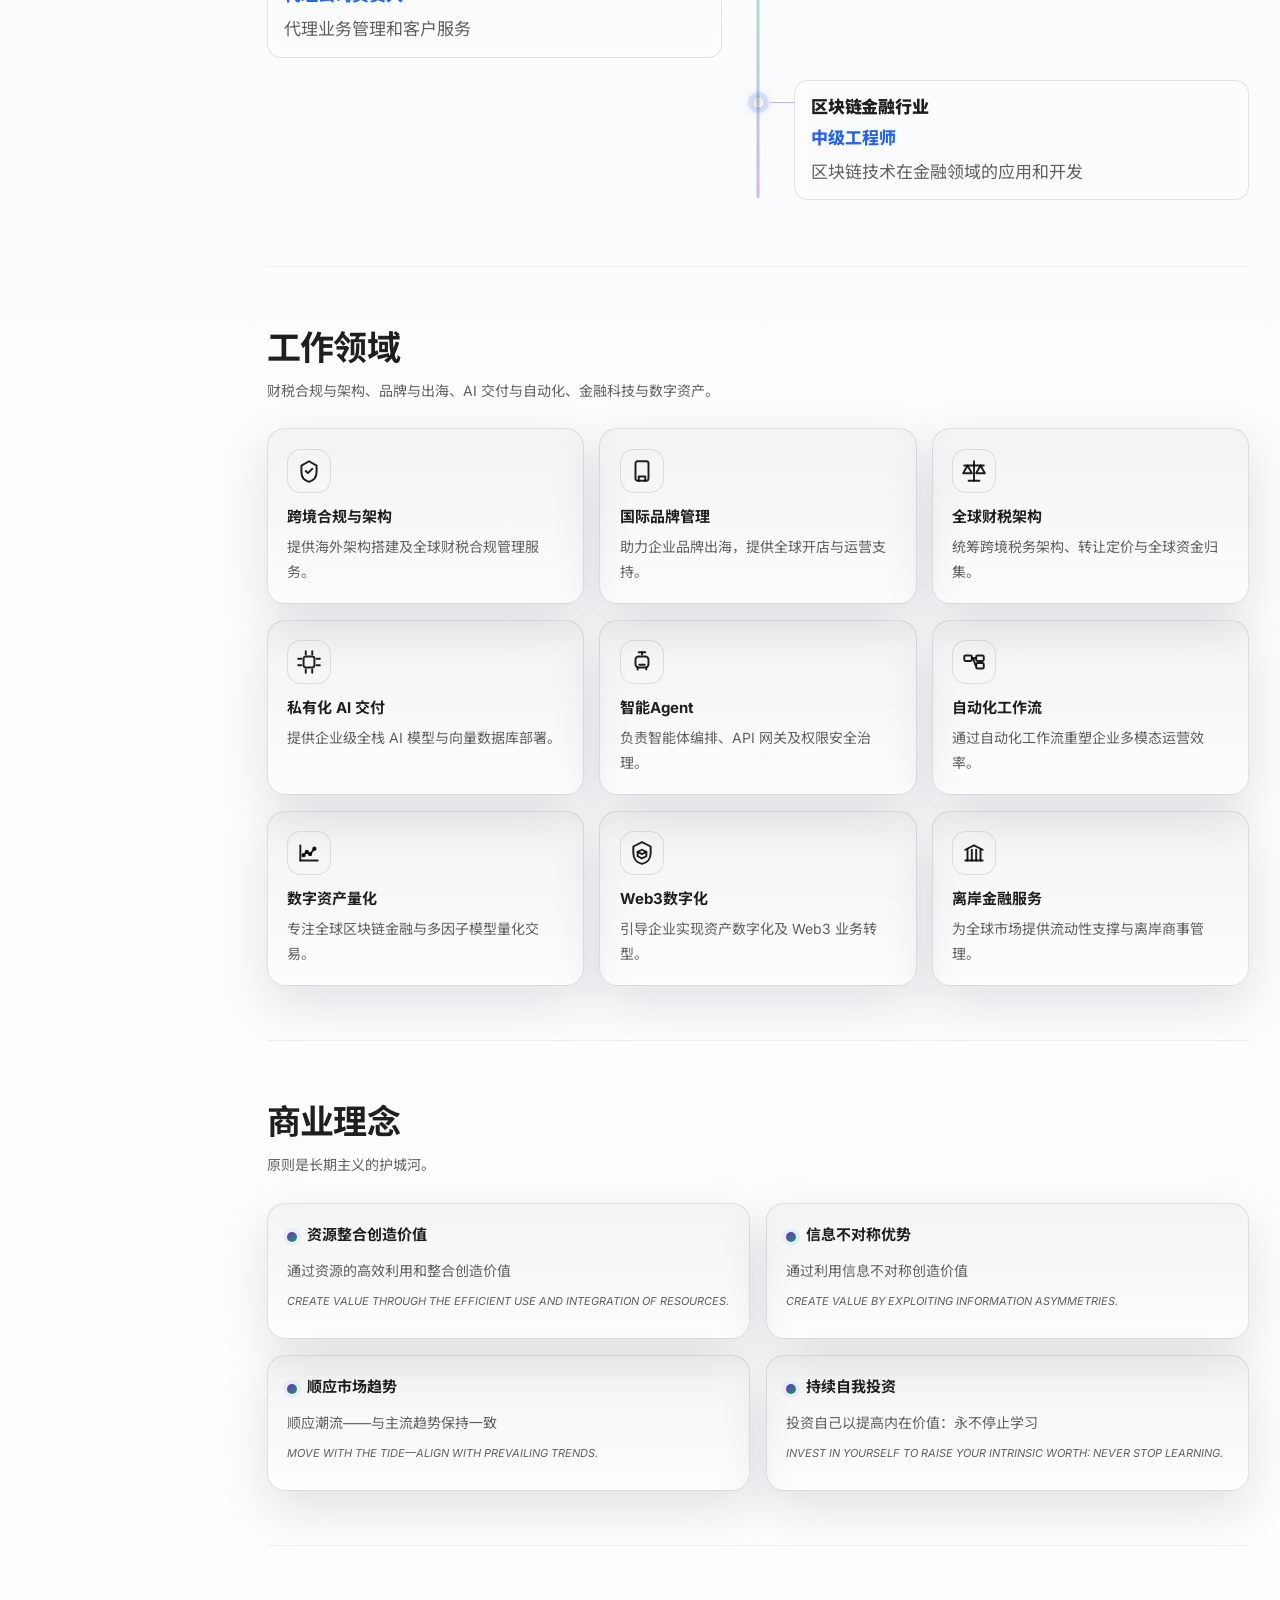
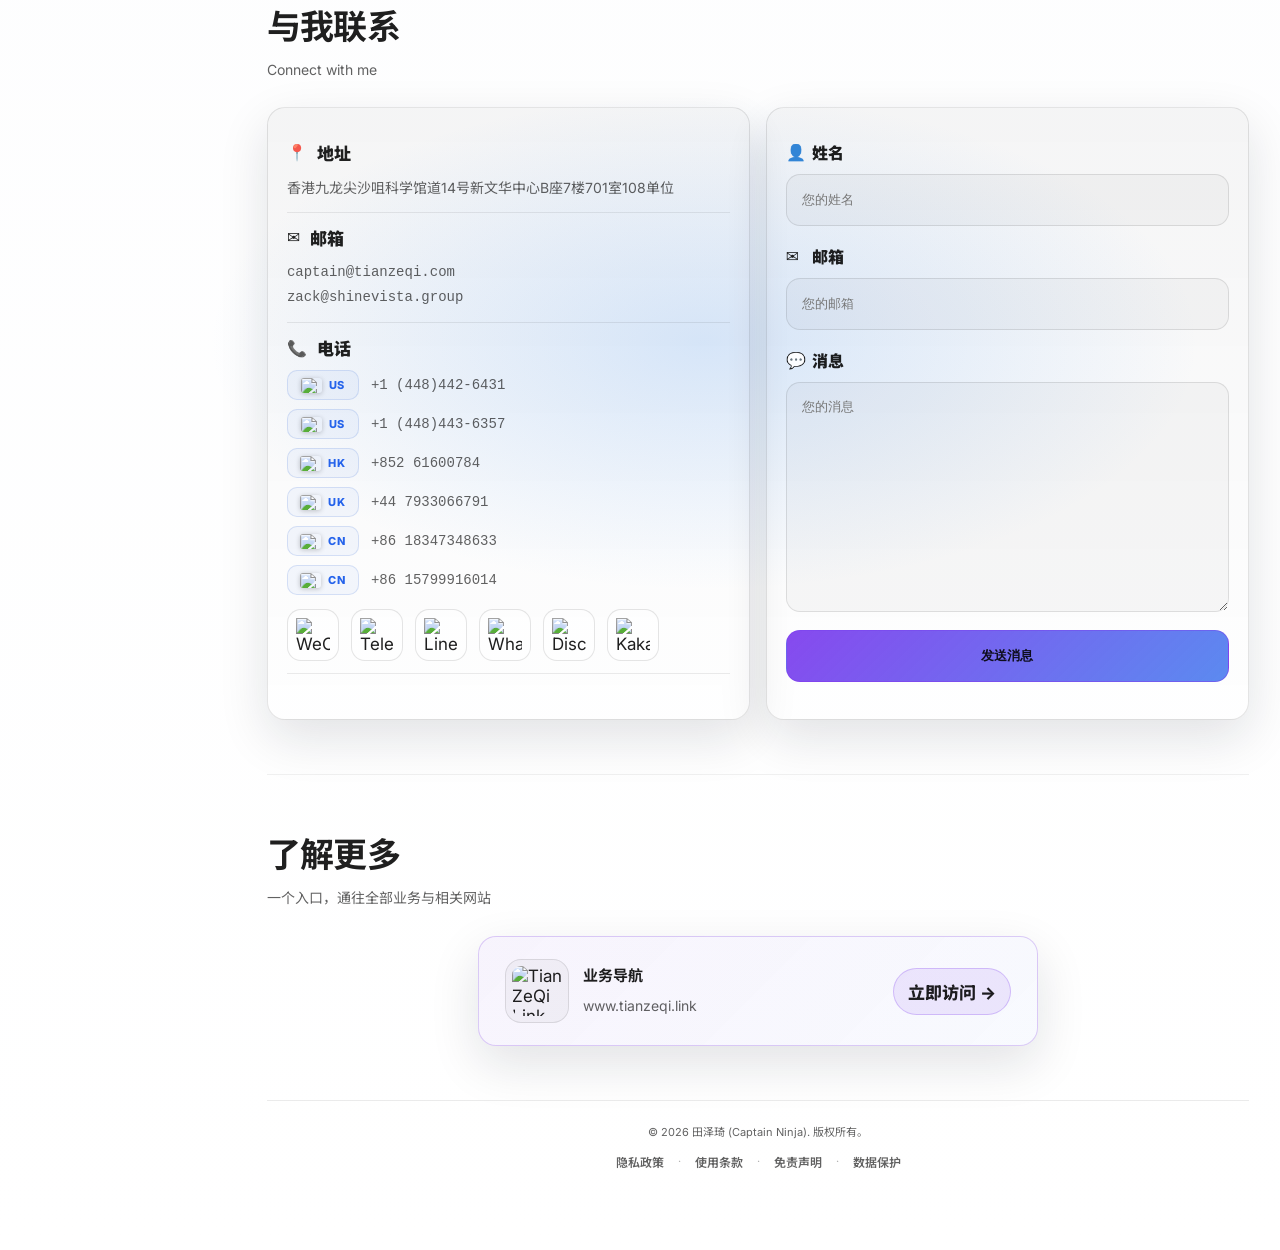
==== commit 09cbcac8: "Give back-to-top the same round icon treatment It was a bare ↑ glyph in a rectangular ghost button, " ====
--- a/index.html
+++ b/index.html
@@ -171,7 +171,7 @@
   -->
   <link href="https://fonts.googleapis.com/css2?family=Inter:wght@400..800&family=Noto+Sans+SC:wght@400..800&display=swap" rel="stylesheet">
 
-  <link rel="stylesheet" href="style.css?v=59b1e5ba60" />
+  <link rel="stylesheet" href="style.css?v=9c245f9505" />
   <script>
     // Apply the stored / system theme before first paint to avoid a flash.
     (function () {
@@ -213,7 +213,7 @@
       one switch flipping rather than two different buttons, and nothing has to
       be created or destroyed on click.
     -->
-    <button id="theme-toggle" class="theme-toggle" type="button"
+    <button id="theme-toggle" class="icon-round theme-toggle" type="button"
             aria-label="切换深色或浅色主题"
             data-lang-zh-label="切换深色或浅色主题"
             data-lang-en-label="Switch between dark and light theme">
@@ -227,7 +227,16 @@
         </svg>
       </span>
     </button>
-    <button id="to-top" class="btn btn-ghost" aria-label="Back to Top" title="Top">↑</button>
+    <button id="to-top" class="icon-round" type="button"
+            aria-label="回到顶部"
+            data-lang-zh-label="回到顶部"
+            data-lang-en-label="Back to top"
+            title="回到顶部 / Back to top">
+      <svg viewBox="0 0 24 24" aria-hidden="true">
+        <path d="M12 19.5V5.5"></path>
+        <path d="M5.5 12L12 5.5L18.5 12"></path>
+      </svg>
+    </button>
   </div>
 
   <!-- Top bar (mobile) -->
--- a/style.css
+++ b/style.css
@@ -170,10 +170,25 @@
   align-items: center;
   gap:10px;
 }
-.floating .btn{ padding: 10px 12px; border-radius: 12px; }
-/* Visibility is toggled by a class so scrolling never writes inline styles. */
+/*
+  Visibility is toggled by a class so scrolling never writes inline styles.
+  display cannot be transitioned, so the entrance is a keyframe animation that
+  runs the moment the element is shown — this keeps the button out of the flex
+  row entirely when hidden, rather than leaving a 38px gap.
+*/
 #to-top{ display: none; }
-#to-top.is-visible{ display: inline-flex; }
+#to-top.is-visible{
+  display: inline-flex;
+  animation: to-top-in .28s var(--ease-spring);
+}
+/*
+  Only a from keyframe, and no fill mode: the implicit to is the element's own
+  computed value, so once the entrance finishes the hover and press transforms
+  take over instead of being pinned by the animation.
+*/
+@keyframes to-top-in{
+  from { opacity: 0; transform: translateY(6px) scale(.8); }
+}
 
 /* ===== Language Switch (segmented pill) ===== */
 .lang-switch{
@@ -218,12 +233,12 @@
   background: linear-gradient(135deg, rgba(109,40,217,.88), rgba(37,99,235,.72));
 }
 
-/* ===== Theme Toggle (single icon button) ===== */
+/* ===== Round icon buttons (theme toggle, back to top) ===== */
 /*
-  Sized to match the height of the language pill beside it so the two controls
-  line up, but round rather than segmented: one target, one action.
+  Shared so the floating controls read as one set: same 38px circle, same
+  border and hover treatment as the language pill they sit beside.
 */
-.theme-toggle{
+.icon-round{
   position: relative;
   display: inline-flex;
   align-items: center;
@@ -239,19 +254,51 @@
   outline: none;
   -webkit-appearance: none;
   appearance: none;
-  transition: border-color .2s ease, background .2s ease, box-shadow .2s ease;
-}
-.theme-toggle:hover{
+  transition: border-color .2s ease, background .2s ease,
+              box-shadow .2s ease, transform .2s var(--ease-spring);
+}
+.icon-round:hover{
   border-color: rgba(124,58,237,.4);
   box-shadow: 0 0 0 3px rgba(124,58,237,.08);
 }
-.theme-toggle:focus-visible{
+.icon-round:focus-visible{
   border-color: var(--primary);
   box-shadow: 0 0 0 3px rgba(124,58,237,.18);
 }
-.theme-toggle:active{
+.icon-round:active{
   transform: scale(.94);
 }
+.icon-round > svg{
+  width: 18px;
+  height: 18px;
+  stroke: currentColor;
+  stroke-width: 1.9;
+  fill: none;
+  stroke-linecap: round;
+  stroke-linejoin: round;
+}
+
+/* Back to top: nudge the arrow on hover to hint the direction. */
+#to-top:hover{
+  transform: translateY(-2px);
+}
+#to-top:hover > svg{
+  animation: to-top-nudge .6s var(--ease-out);
+}
+@keyframes to-top-nudge{
+  0%   { transform: translateY(0); }
+  45%  { transform: translateY(-3px); }
+  100% { transform: translateY(0); }
+}
+#to-top > svg{
+  transition: transform .2s var(--ease-out);
+}
+/* The id selector outranks .icon-round:active, so restate the press here. */
+#to-top:active{
+  transform: translateY(-2px) scale(.94);
+}
+
+/* ===== Theme Toggle ===== */
 
 .theme-toggle-icons{
   position: relative;
@@ -282,7 +329,11 @@
 
 @media (prefers-reduced-motion: reduce){
   .theme-toggle-icons svg{ transition: opacity .01ms; transform: none !important; }
-  .theme-toggle:active{ transform: none; }
+  .icon-round:active,
+  #to-top:hover,
+  #to-top:active{ transform: none; }
+  #to-top:hover > svg{ animation: none; }
+  #to-top.is-visible{ animation: none; }
 }
 
 .topbar{
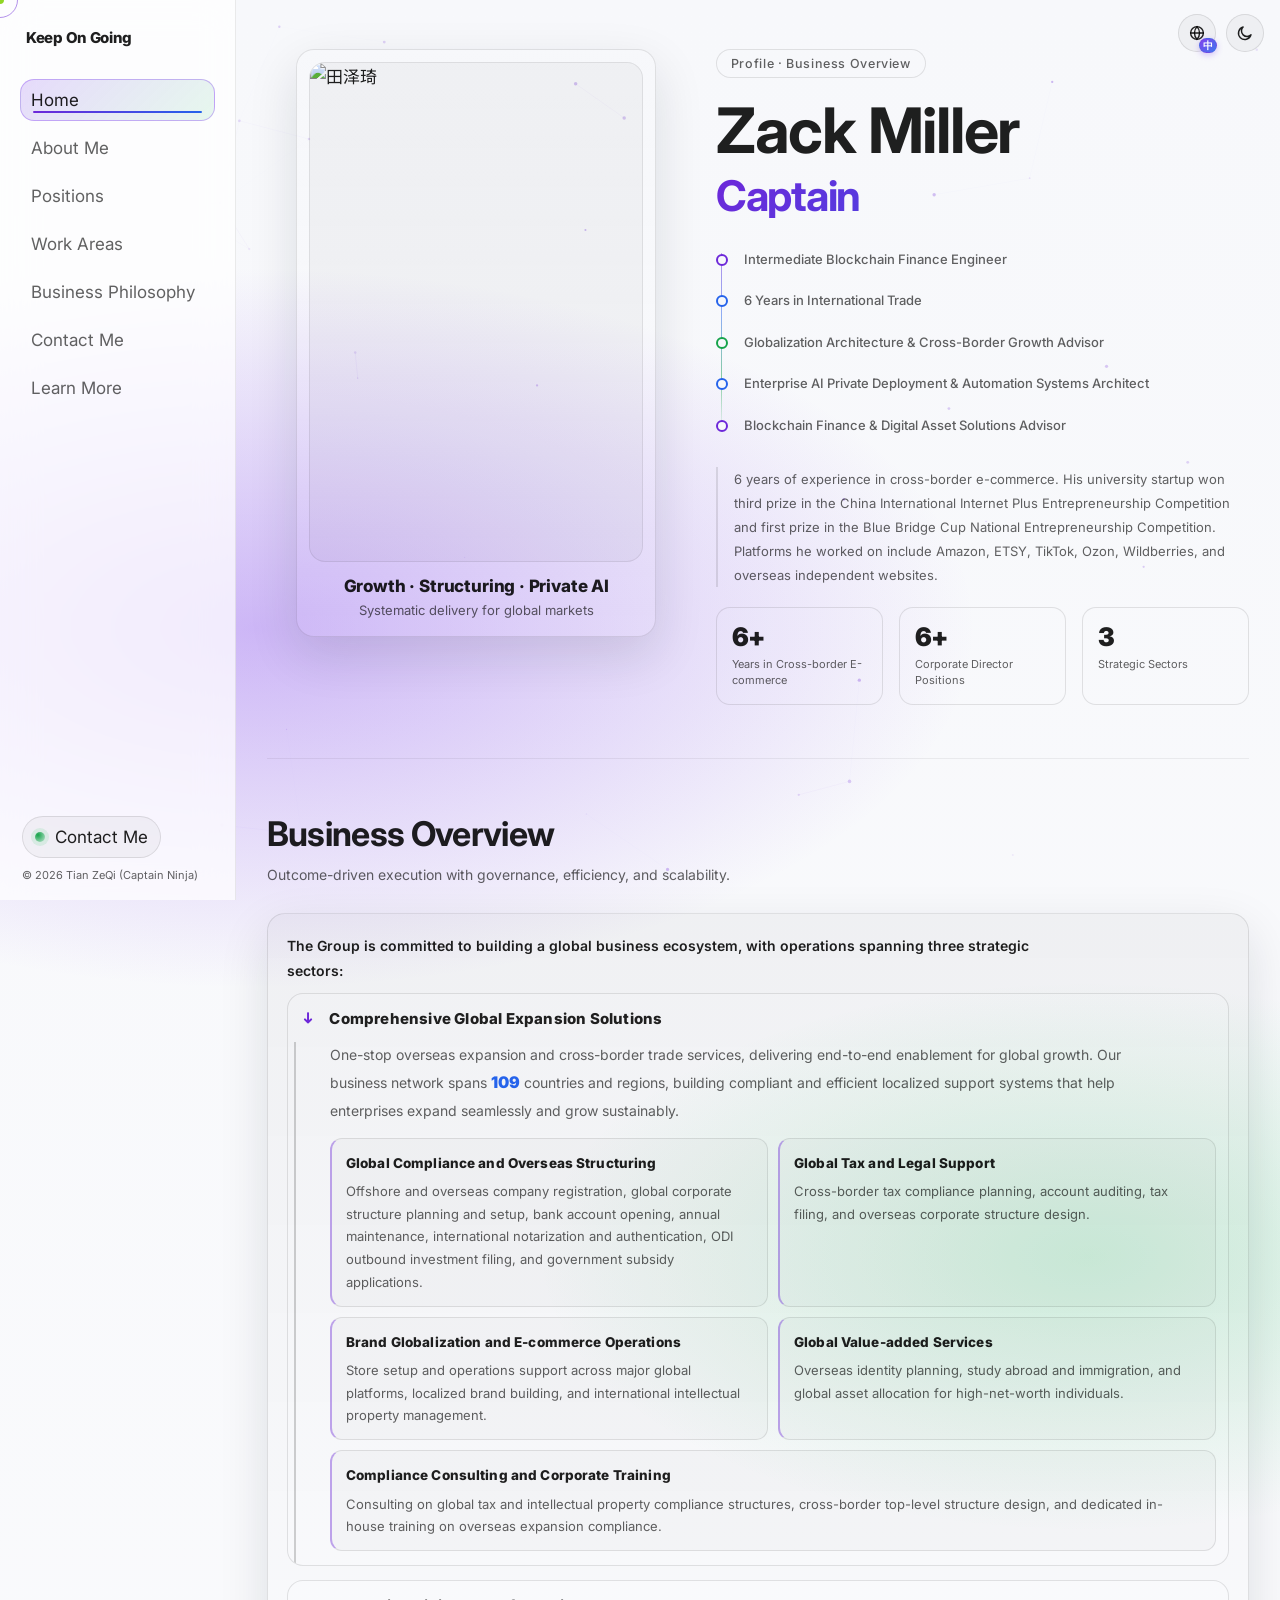
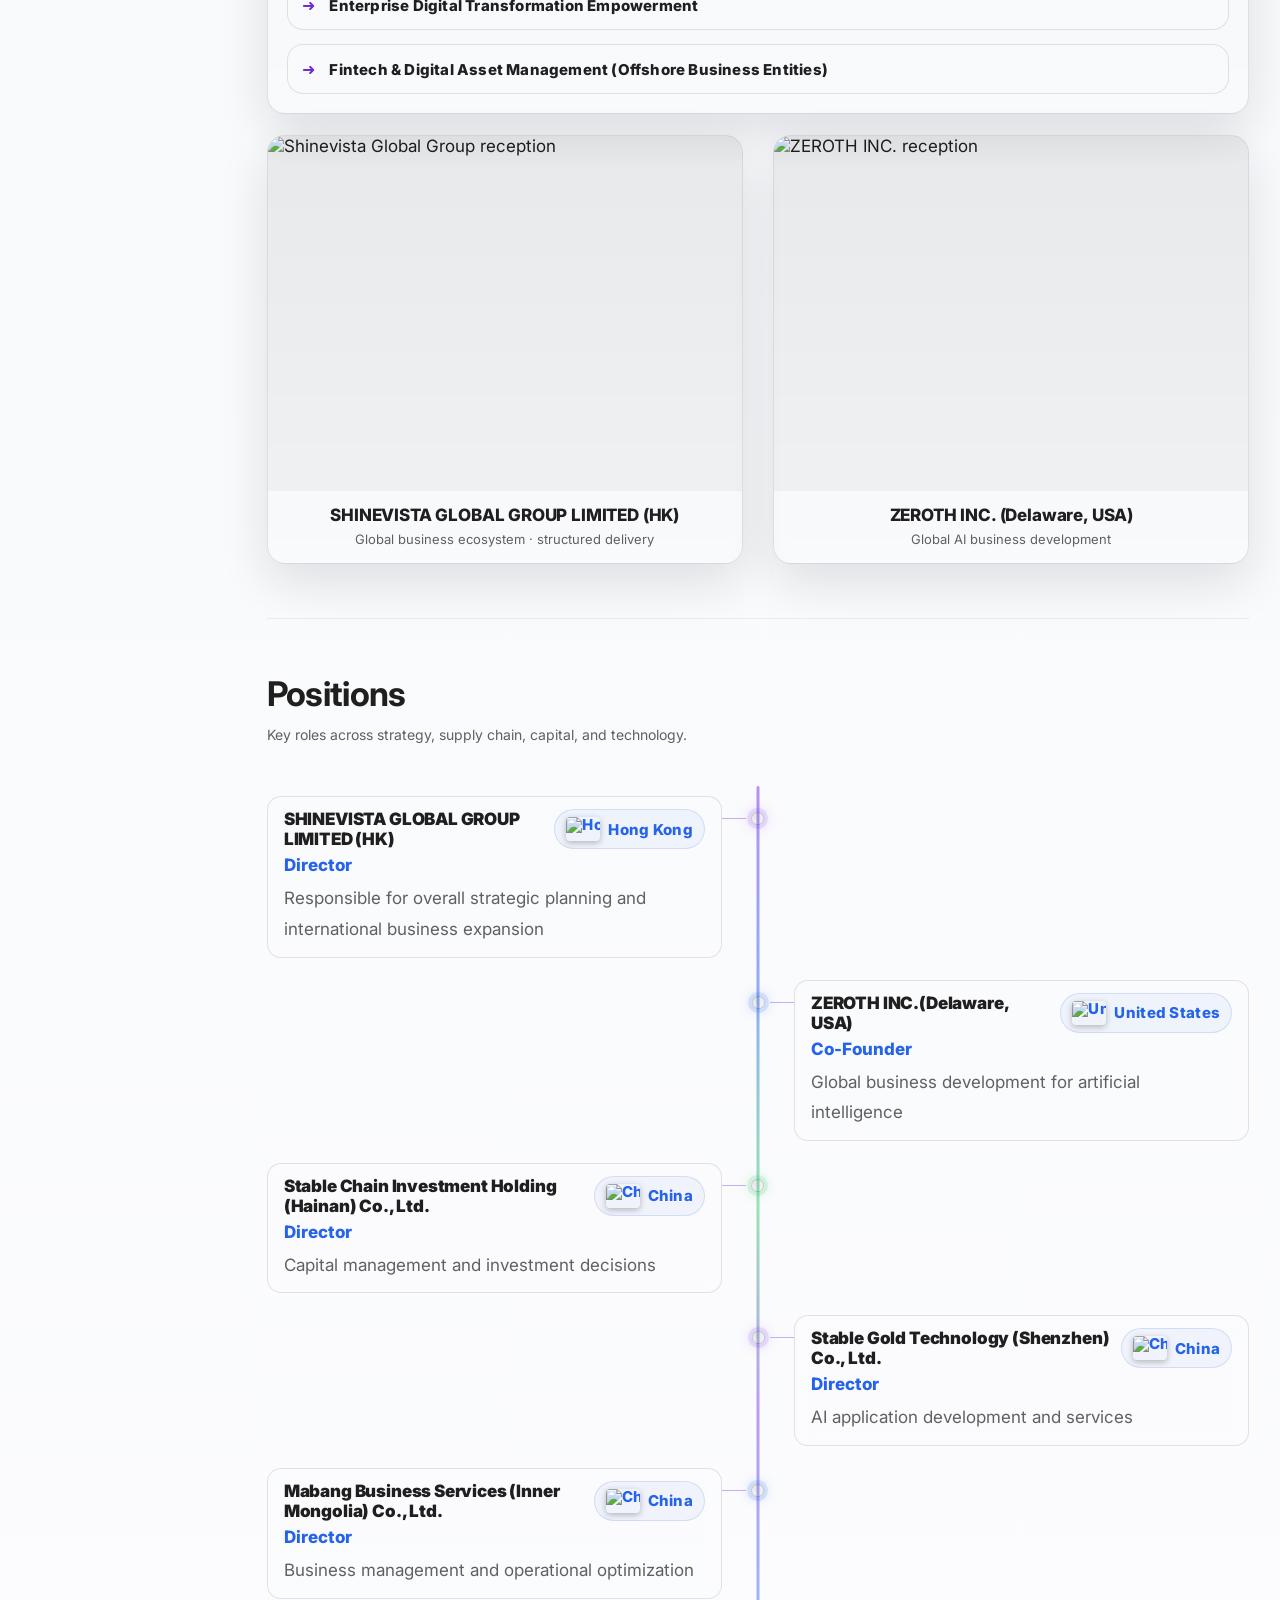
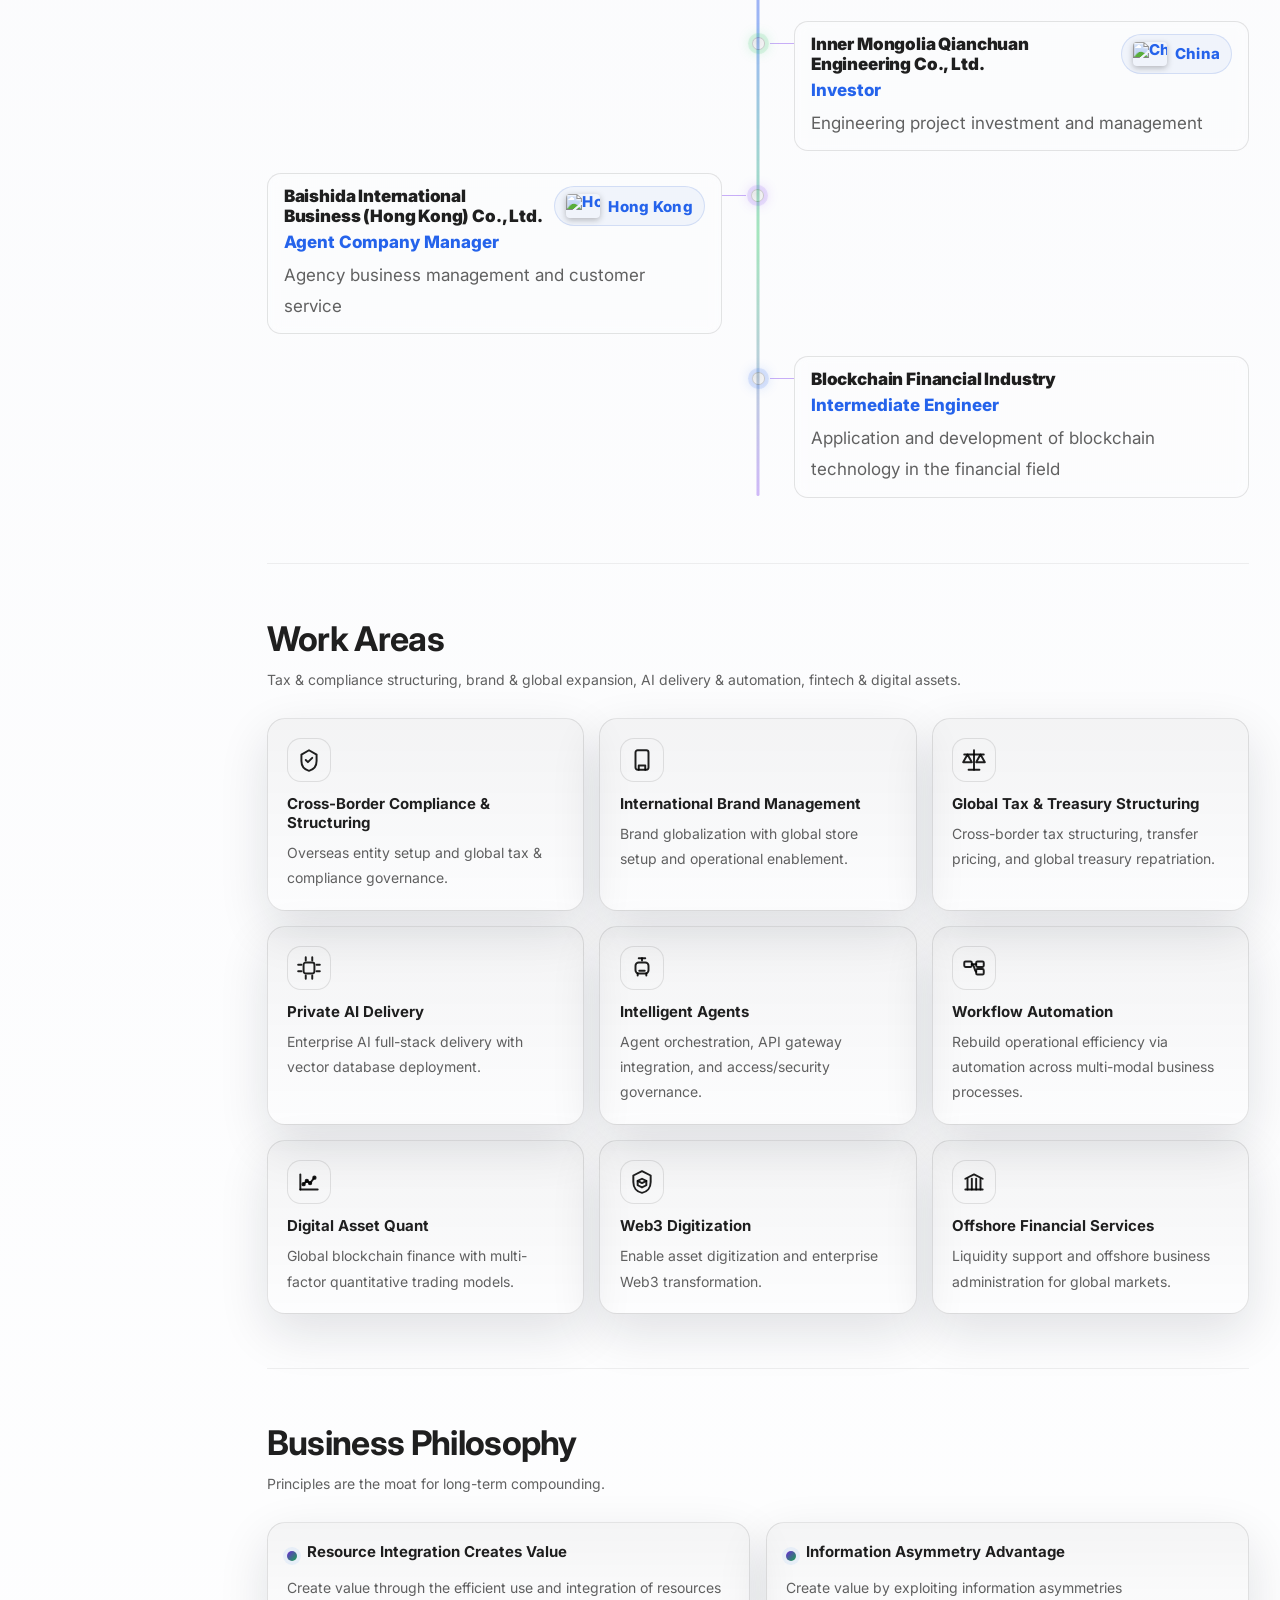
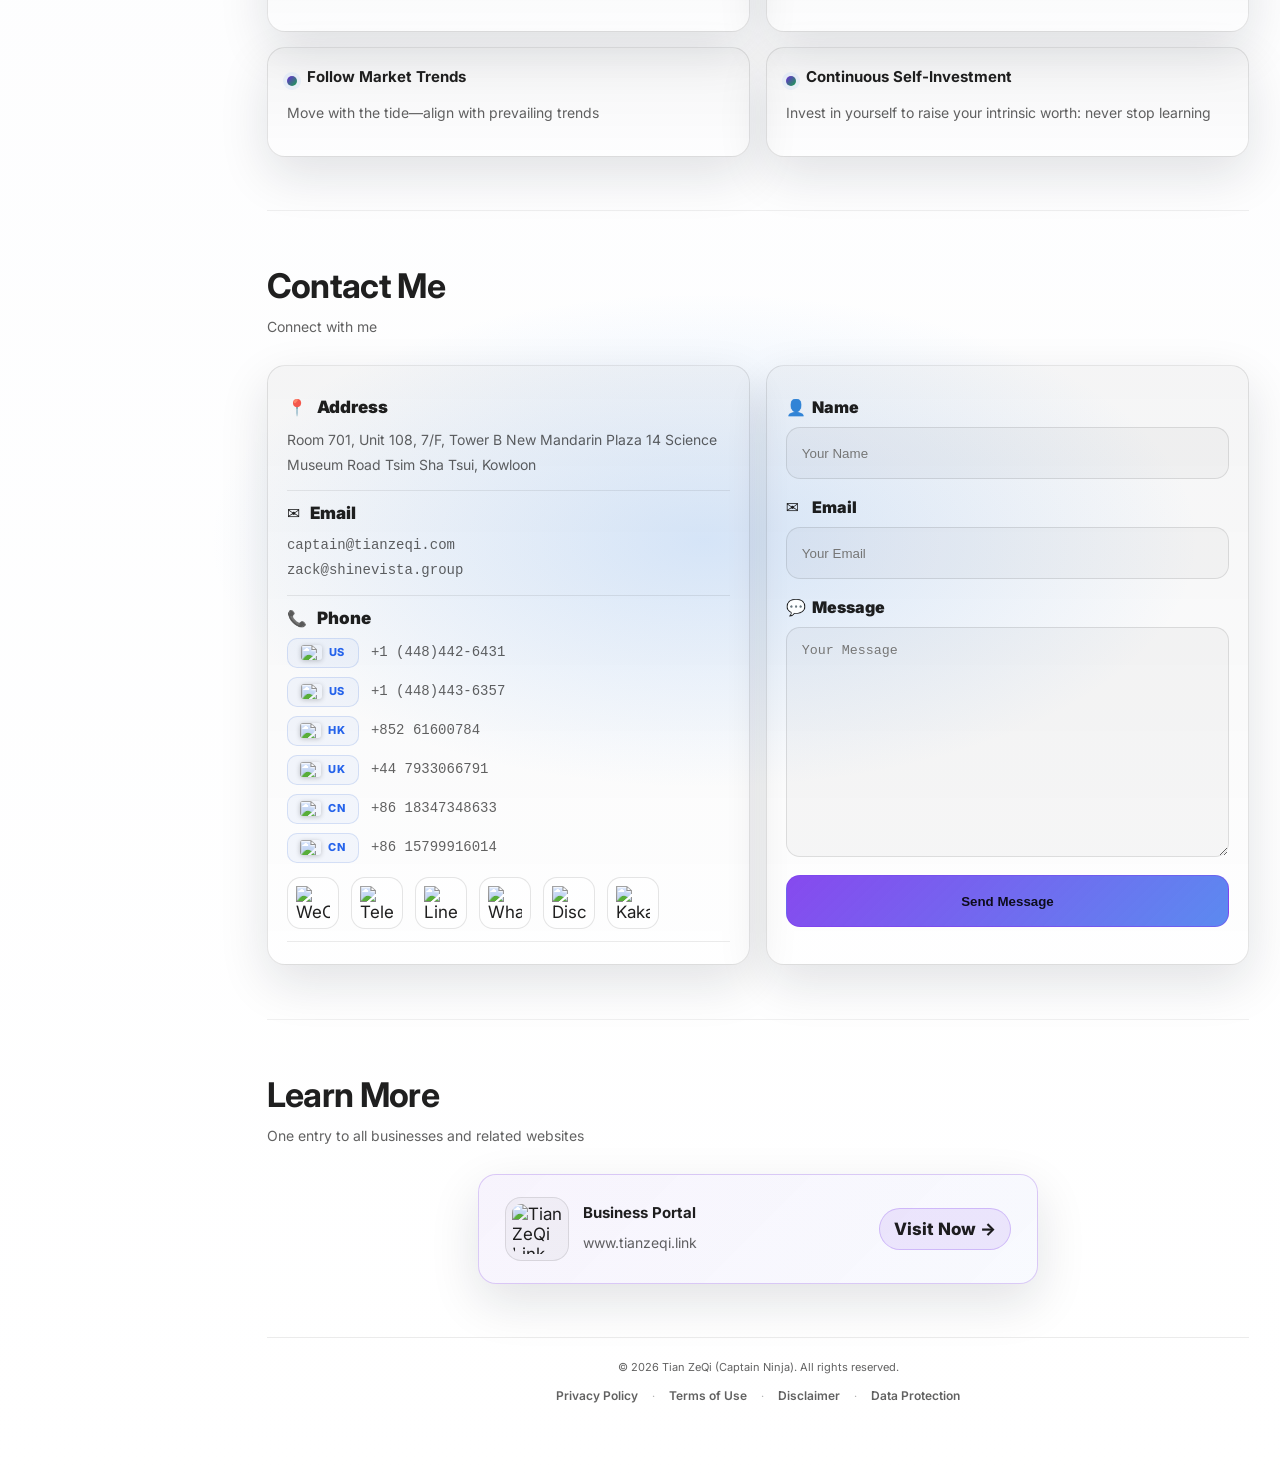
==== commit 29bb4497: "Make language a round icon button and follow the browser's locale The switch was a segmented 中文 / En" ====
--- a/index.html
+++ b/index.html
@@ -171,7 +171,7 @@
   -->
   <link href="https://fonts.googleapis.com/css2?family=Inter:wght@400..800&family=Noto+Sans+SC:wght@400..800&display=swap" rel="stylesheet">
 
-  <link rel="stylesheet" href="style.css?v=9c245f9505" />
+  <link rel="stylesheet" href="style.css?v=adc02f1a12" />
   <script>
     // Apply the stored / system theme before first paint to avoid a flash.
     (function () {
@@ -204,16 +204,31 @@
 
   <!-- Floating controls -->
   <div class="floating">
-    <div id="lang-toggle" class="lang-switch" role="button" tabindex="0" aria-label="切换语言 / Toggle Language">
-      <span class="lang-option" data-lang="zh-CN">中文</span>
-      <span class="lang-option" data-lang="en">English</span>
-    </div>
+    <!--
+      A bare globe would not say which language you are about to get, so the
+      badge carries the target: 中文 showing now means pressing gives EN.
+    -->
+    <button id="lang-toggle" class="icon-round lang-toggle" type="button"
+            aria-label="Switch to English 切换到英文"
+            data-lang-zh-label="Switch to English 切换到英文"
+            data-lang-en-label="切换到中文 Switch to Chinese"
+            title="中文 / English">
+      <svg viewBox="0 0 24 24" aria-hidden="true">
+        <circle cx="12" cy="12" r="8.5"></circle>
+        <path d="M3.5 12h17"></path>
+        <path d="M12 3.5c2.2 2.4 3.4 5.4 3.4 8.5s-1.2 6.1-3.4 8.5c-2.2-2.4-3.4-5.4-3.4-8.5S9.8 5.9 12 3.5z"></path>
+      </svg>
+      <span class="lang-badge" aria-hidden="true">
+        <span class="lang-badge-en">EN</span>
+        <span class="lang-badge-zh">中</span>
+      </span>
+    </button>
     <!--
       Both icons are always in the DOM and cross-fade, so the control reads as
       one switch flipping rather than two different buttons, and nothing has to
       be created or destroyed on click.
     -->
-    <button id="theme-toggle" class="icon-round theme-toggle" type="button"
+    <button id="theme-toggle" class="icon-round" type="button"
             aria-label="切换深色或浅色主题"
             data-lang-zh-label="切换深色或浅色主题"
             data-lang-en-label="Switch between dark and light theme">
@@ -1060,7 +1075,7 @@
     </footer>
   </main>
 
-  <script src="script.js?v=bd06ac389b"></script>
+  <script src="script.js?v=68806977ec"></script>
 
   <!-- Tawk -->
   <!-- Image modal for WeChat (in-page floating window) -->
--- a/style.css
+++ b/style.css
@@ -188,49 +188,6 @@
 */
 @keyframes to-top-in{
   from { opacity: 0; transform: translateY(6px) scale(.8); }
-}
-
-/* ===== Language Switch (segmented pill) ===== */
-.lang-switch{
-  display: inline-flex;
-  align-items: center;
-  gap: 2px;
-  padding: 3px;
-  border-radius: 999px;
-  border: 1px solid var(--border);
-  background: var(--panel);
-  cursor: pointer;
-  user-select: none;
-  outline: none;
-  transition: border-color .2s ease, background .2s ease, box-shadow .2s ease;
-}
-.lang-switch:hover{
-  border-color: rgba(124,58,237,.4);
-  box-shadow: 0 0 0 3px rgba(124,58,237,.08);
-}
-.lang-switch:focus-visible{
-  border-color: var(--primary);
-  box-shadow: 0 0 0 3px rgba(124,58,237,.18);
-}
-.lang-option{
-  padding: 7px 13px;
-  border-radius: 999px;
-  font-size: 12px;
-  font-weight: 700;
-  color: var(--muted);
-  white-space: nowrap;
-  transition: color .25s ease, background .25s ease, transform .2s var(--ease-spring);
-}
-.lang-option:not(.active):hover{
-  color: var(--text);
-}
-.lang-option.active{
-  color: #fff;
-  background: linear-gradient(135deg, rgba(124,58,237,.88), rgba(37,99,235,.72));
-  box-shadow: 0 2px 8px rgba(124,58,237,.25);
-}
-:root[data-theme="light"] .lang-option.active{
-  background: linear-gradient(135deg, rgba(109,40,217,.88), rgba(37,99,235,.72));
 }
 
 /* ===== Round icon buttons (theme toggle, back to top) ===== */
@@ -297,6 +254,40 @@
 #to-top:active{
   transform: translateY(-2px) scale(.94);
 }
+
+/* ===== Language Toggle ===== */
+/*
+  The badge names the language you will get, not the one you are reading, so
+  it matches how the theme button shows the theme you are about to switch to.
+*/
+.lang-badge{
+  position: absolute;
+  right: -2px;
+  bottom: -2px;
+  min-width: 18px;
+  height: 15px;
+  padding: 0 3px;
+  display: inline-flex;
+  align-items: center;
+  justify-content: center;
+  border-radius: 999px;
+  background: linear-gradient(135deg, rgba(124,58,237,.96), rgba(37,99,235,.88));
+  color: #fff;
+  font-weight: 800;
+  line-height: 1;
+  letter-spacing: .2px;
+  /* A ring in the panel colour lifts the badge off the circle's edge. */
+  border: 1.5px solid var(--panel);
+  box-shadow: 0 2px 6px rgba(124,58,237,.3);
+  pointer-events: none;
+}
+.lang-badge-en{ font-size: 9px; }
+.lang-badge-zh{ font-size: 10px; }
+
+/* Reading Chinese: offer English. Reading English: offer Chinese. */
+.lang-badge-zh{ display: none; }
+:root[lang="en"] .lang-badge-en{ display: none; }
+:root[lang="en"] .lang-badge-zh{ display: inline; }
 
 /* ===== Theme Toggle ===== */
 
@@ -1704,16 +1695,19 @@
     align-items: flex-end;
     gap: 8px;
   }
-  .floating .lang-switch,
-  .floating .theme-toggle{
+  /* All three controls, not just two — #to-top used to sit on the page with
+     no backdrop while its neighbours were frosted. */
+  .floating .icon-round{
     background: rgba(7,10,20,.88);
     backdrop-filter: blur(14px);
     box-shadow: 0 8px 24px rgba(0,0,0,.18);
   }
-  :root[data-theme="light"] .floating .lang-switch,
-  :root[data-theme="light"] .floating .theme-toggle{
+  :root[data-theme="light"] .floating .icon-round{
     background: rgba(255,255,255,.92);
   }
+  /* The badge ring has to follow the frosted backdrop, not var(--panel). */
+  .floating .lang-badge{ border-color: rgba(7,10,20,.88); }
+  :root[data-theme="light"] .floating .lang-badge{ border-color: rgba(255,255,255,.92); }
   .gradient-orb{
     display: none;
   }
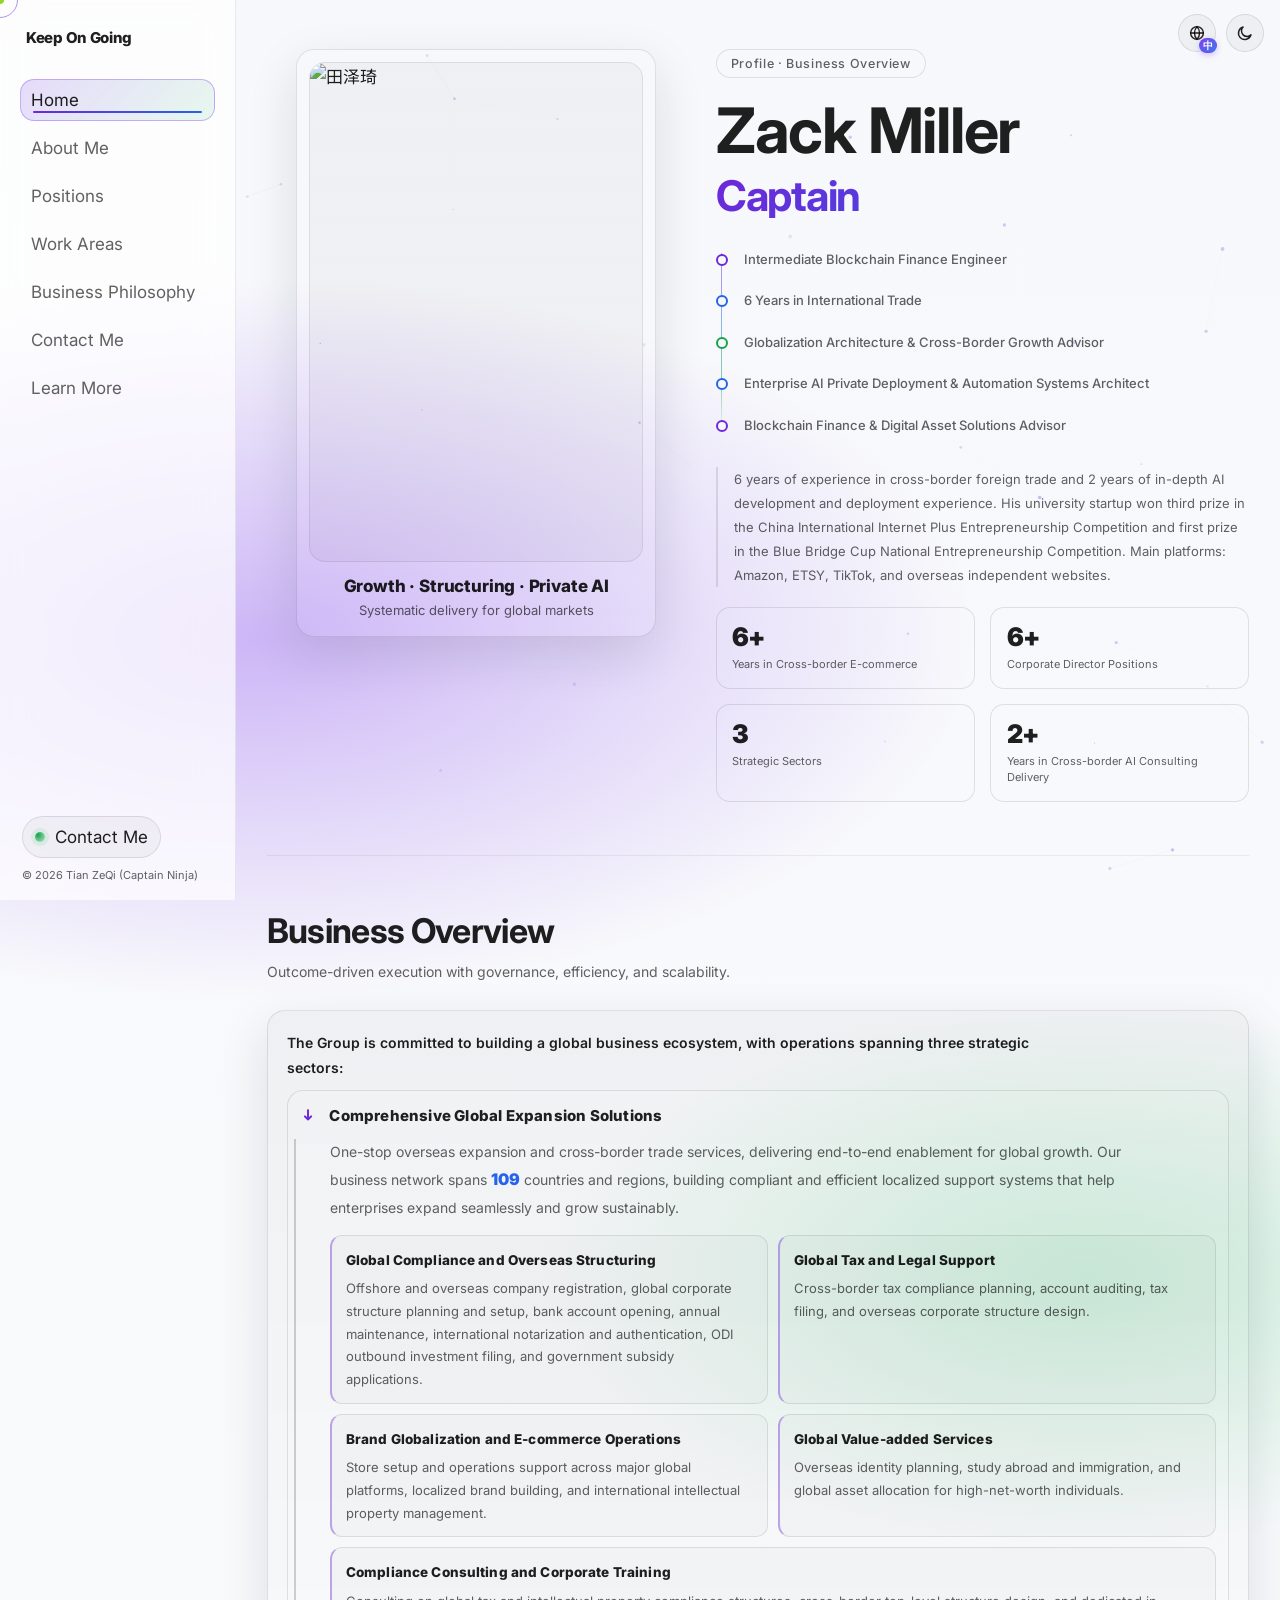
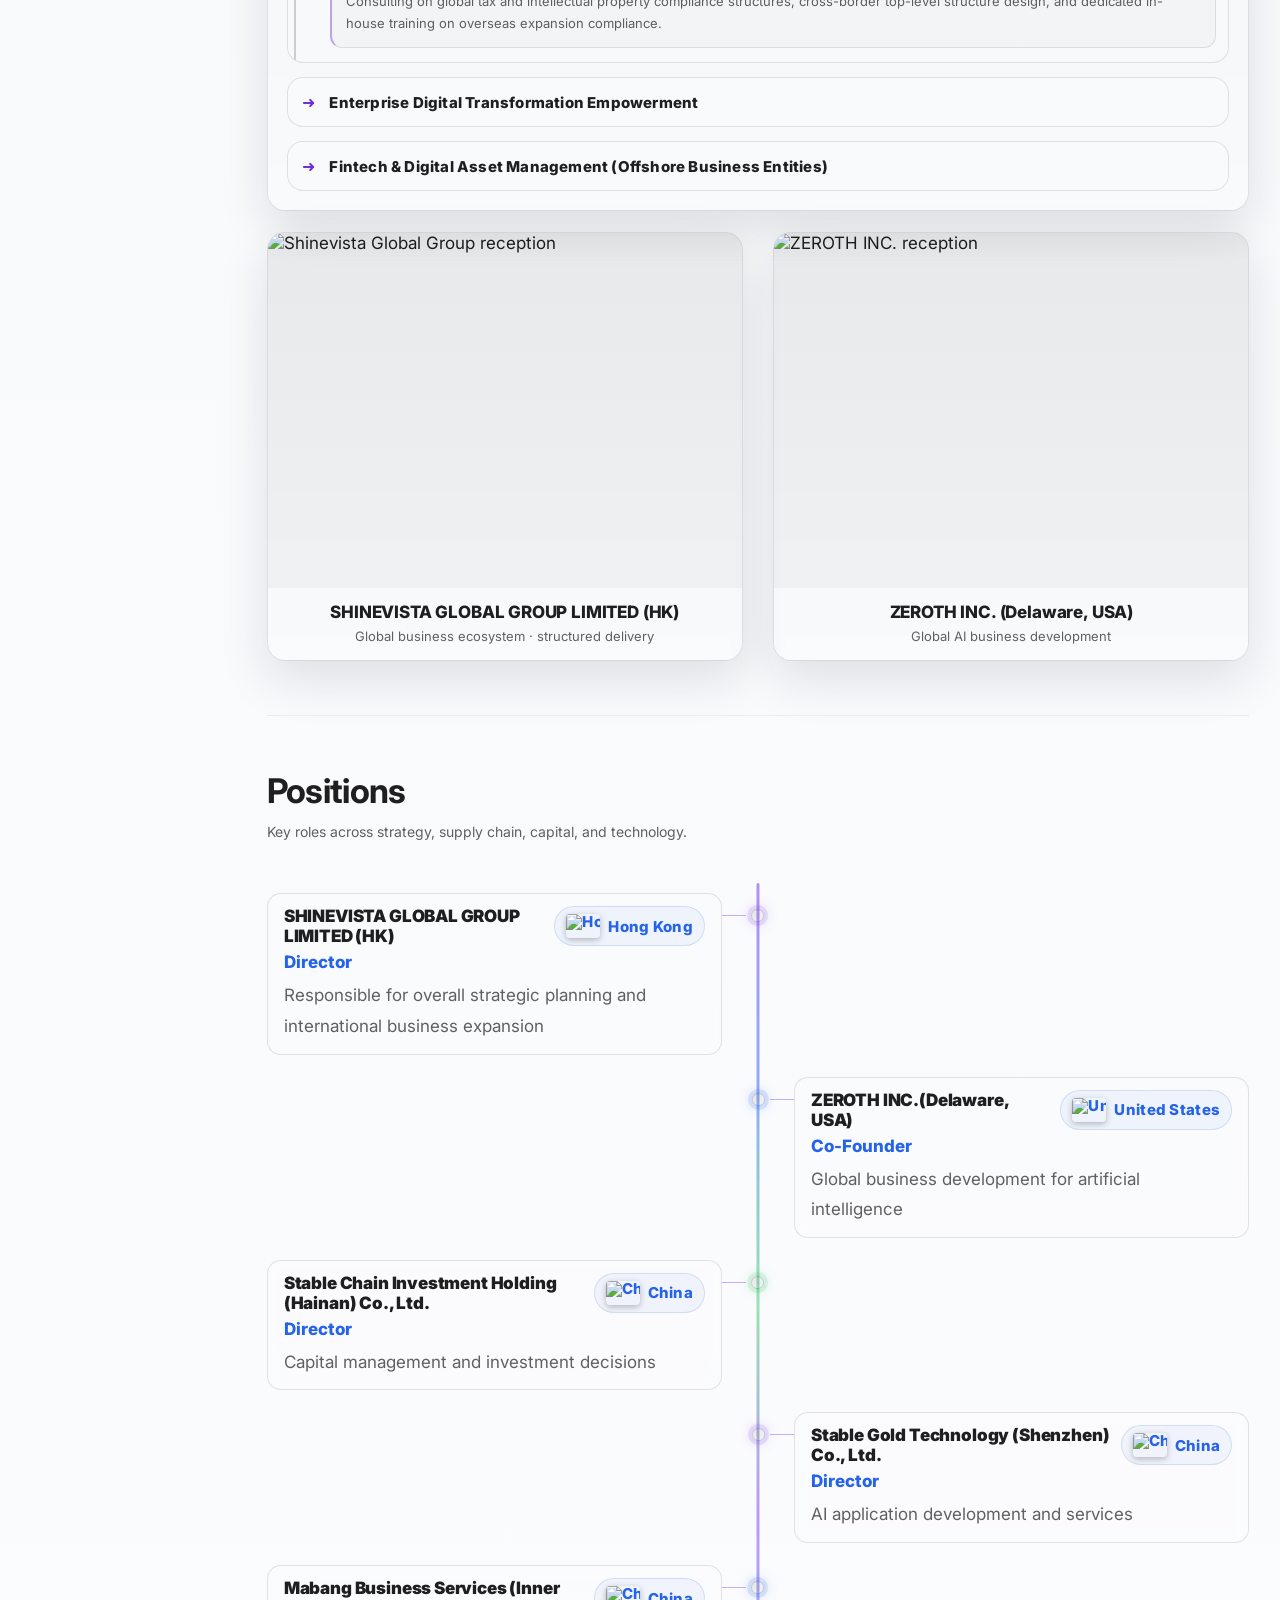
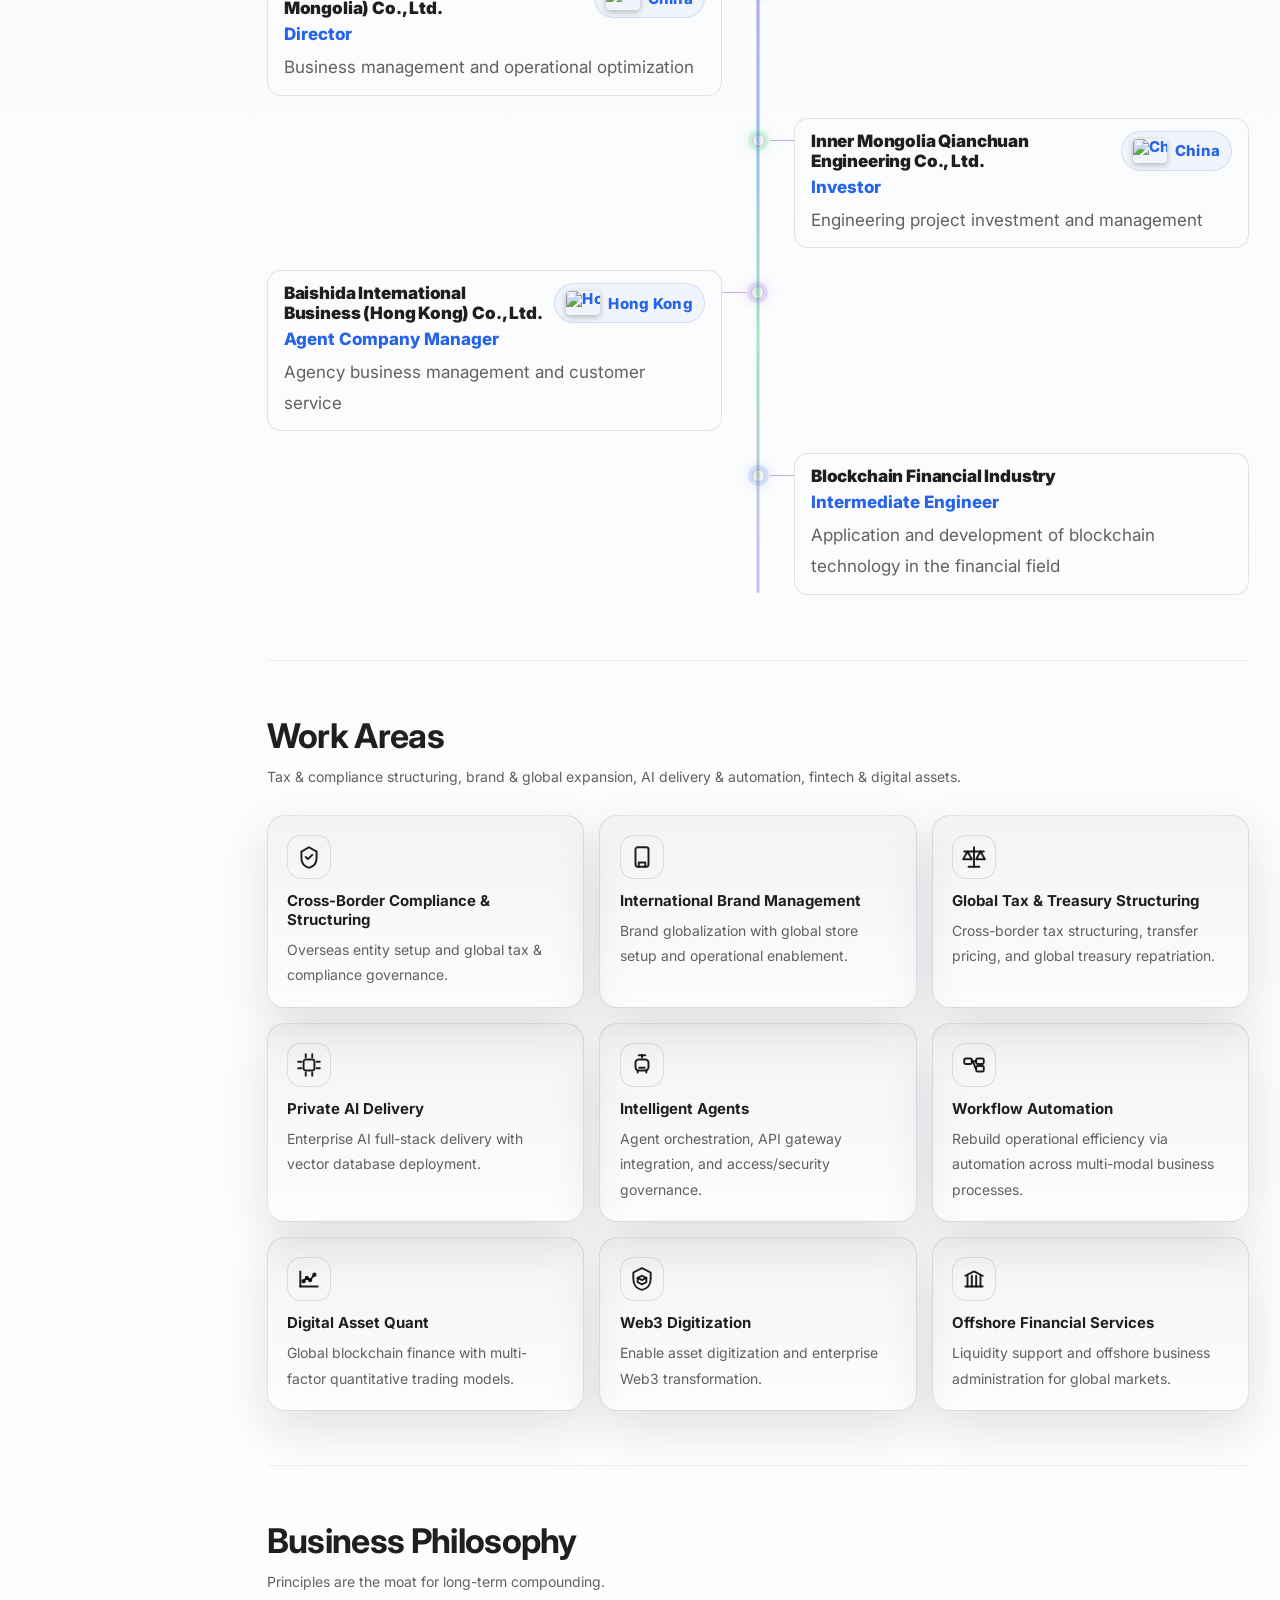
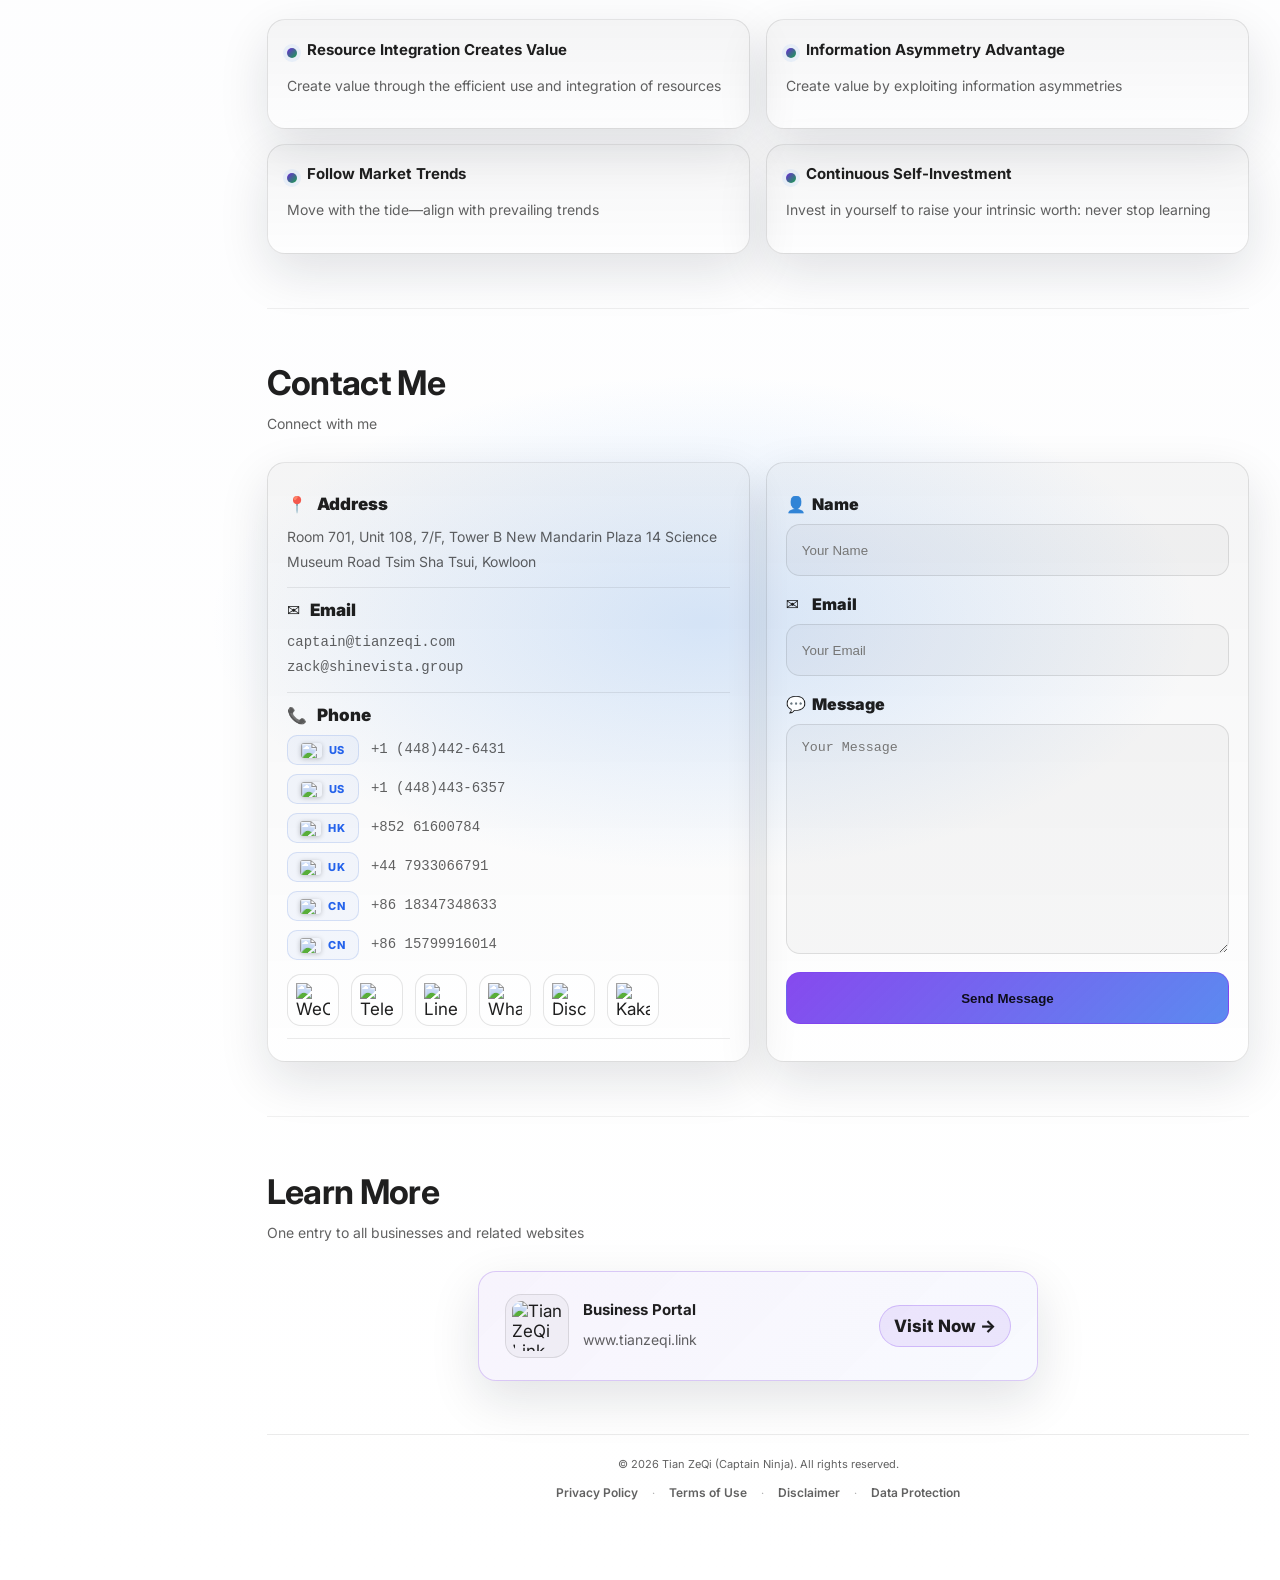
==== commit fbc4080c: "Add auto-calculated cross-border AI consulting years stat and re-flow stats grid Co-Authored-By: Cla" ====
--- a/index.html
+++ b/index.html
@@ -171,7 +171,7 @@
   -->
   <link href="https://fonts.googleapis.com/css2?family=Inter:wght@400..800&family=Noto+Sans+SC:wght@400..800&display=swap" rel="stylesheet">
 
-  <link rel="stylesheet" href="style.css?v=adc02f1a12" />
+  <link rel="stylesheet" href="style.css?v=369b283e4f" />
   <script>
     // Apply the stored / system theme before first paint to avoid a flash.
     (function () {
@@ -350,9 +350,9 @@
           </div>
 
           <p class="p bio-callout"
-             data-lang-zh="<span class=&quot;auto-years-inline&quot;></span>年跨境电商从业经验，大学在校创业曾获得中国国际互联网+创业大赛国际三等奖、蓝桥杯创业大赛国家级一等奖。从事平台：亚马逊、ETSY、TikTok、Ozon、Wildberries、海外独立站。"
-             data-lang-en="<span class=&quot;auto-years-inline&quot;></span> years of experience in cross-border e-commerce. His university startup won third prize in the China International Internet Plus Entrepreneurship Competition and first prize in the Blue Bridge Cup National Entrepreneurship Competition. Platforms he worked on include Amazon, ETSY, TikTok, Ozon, Wildberries, and overseas independent websites.">
-            <span class="auto-years-inline">6</span>年跨境电商从业经验，大学在校创业曾获得中国国际互联网+创业大赛国际三等奖、蓝桥杯创业大赛国家级一等奖。从事平台：亚马逊、ETSY、TikTok、Ozon、Wildberries、海外独立站。
+             data-lang-zh="<span class=&quot;auto-years-inline&quot;></span>年跨境外贸从业经验，<span class=&quot;auto-years-ai&quot;></span>年AI行业深度开发落地经验，大学在校创业获得中国国际互联网+创业大赛国际三等奖、蓝桥杯创业大赛国家级一等奖。主要从事平台：亚马逊、ETSY、TikTok、海外独立站。"
+             data-lang-en="<span class=&quot;auto-years-inline&quot;></span> years of experience in cross-border foreign trade and <span class=&quot;auto-years-ai&quot;></span> years of in-depth AI development and deployment experience. His university startup won third prize in the China International Internet Plus Entrepreneurship Competition and first prize in the Blue Bridge Cup National Entrepreneurship Competition. Main platforms: Amazon, ETSY, TikTok, and overseas independent websites.">
+            <span class="auto-years-inline">6</span>年跨境外贸从业经验，<span class="auto-years-ai">2</span>年AI行业深度开发落地经验，大学在校创业获得中国国际互联网+创业大赛国际三等奖、蓝桥杯创业大赛国家级一等奖。主要从事平台：亚马逊、ETSY、TikTok、海外独立站。
           </p>
 
           <div class="stats">
@@ -367,6 +367,10 @@
             <div class="stat" data-reveal data-reveal-delay="460">
               <div class="stat-num" data-count-target="3">3</div>
               <div class="stat-label" data-lang-zh="战略板块" data-lang-en="Strategic Sectors">战略板块</div>
+            </div>
+            <div class="stat" data-reveal data-reveal-delay="540">
+              <div class="stat-num auto-years-plus" data-years-since="2024" data-count-target="0">2+</div>
+              <div class="stat-label" data-lang-zh="年跨境AI咨询落地经验" data-lang-en="Years in Cross-border AI Consulting Delivery">年跨境AI咨询落地经验</div>
             </div>
           </div>
         </div>
@@ -1075,7 +1079,7 @@
     </footer>
   </main>
 
-  <script src="script.js?v=68806977ec"></script>
+  <script src="script.js?v=87bba64ed8"></script>
 
   <!-- Tawk -->
   <!-- Image modal for WeChat (in-page floating window) -->
--- a/style.css
+++ b/style.css
@@ -576,7 +576,7 @@
 
 .stats{
   display: grid;
-  grid-template-columns: repeat(3, minmax(0,1fr));
+  grid-template-columns: repeat(2, minmax(0,1fr));
   gap: var(--grid-gap);
 }
 .stat{
@@ -1154,7 +1154,7 @@
   .mobile-menu[aria-hidden="false"]{ display:flex; }
   .floating{ top: 70px; }
   .hero-grid{ grid-template-columns: 1fr; }
-  .stats{ grid-template-columns: 1fr 1fr 1fr; }
+  .stats{ grid-template-columns: repeat(4, minmax(0,1fr)); }
   .cards-grid{ grid-template-columns: repeat(2, minmax(0,1fr)); }
   .contact-grid{ grid-template-columns: 1fr; }
   /* Timeline: revert to single-sided left on mobile */
@@ -1168,6 +1168,9 @@
   .t-item:nth-child(even)::after{ display: none; }
   .t-dot{ width: 11px; height: 11px; }
   .t-card{ max-width: 100%; }
+}
+@media (max-width: 760px){
+  .stats{ grid-template-columns: repeat(2, minmax(0,1fr)); }
 }
 @media (max-width: 560px){
   .stats{ grid-template-columns: 1fr; }
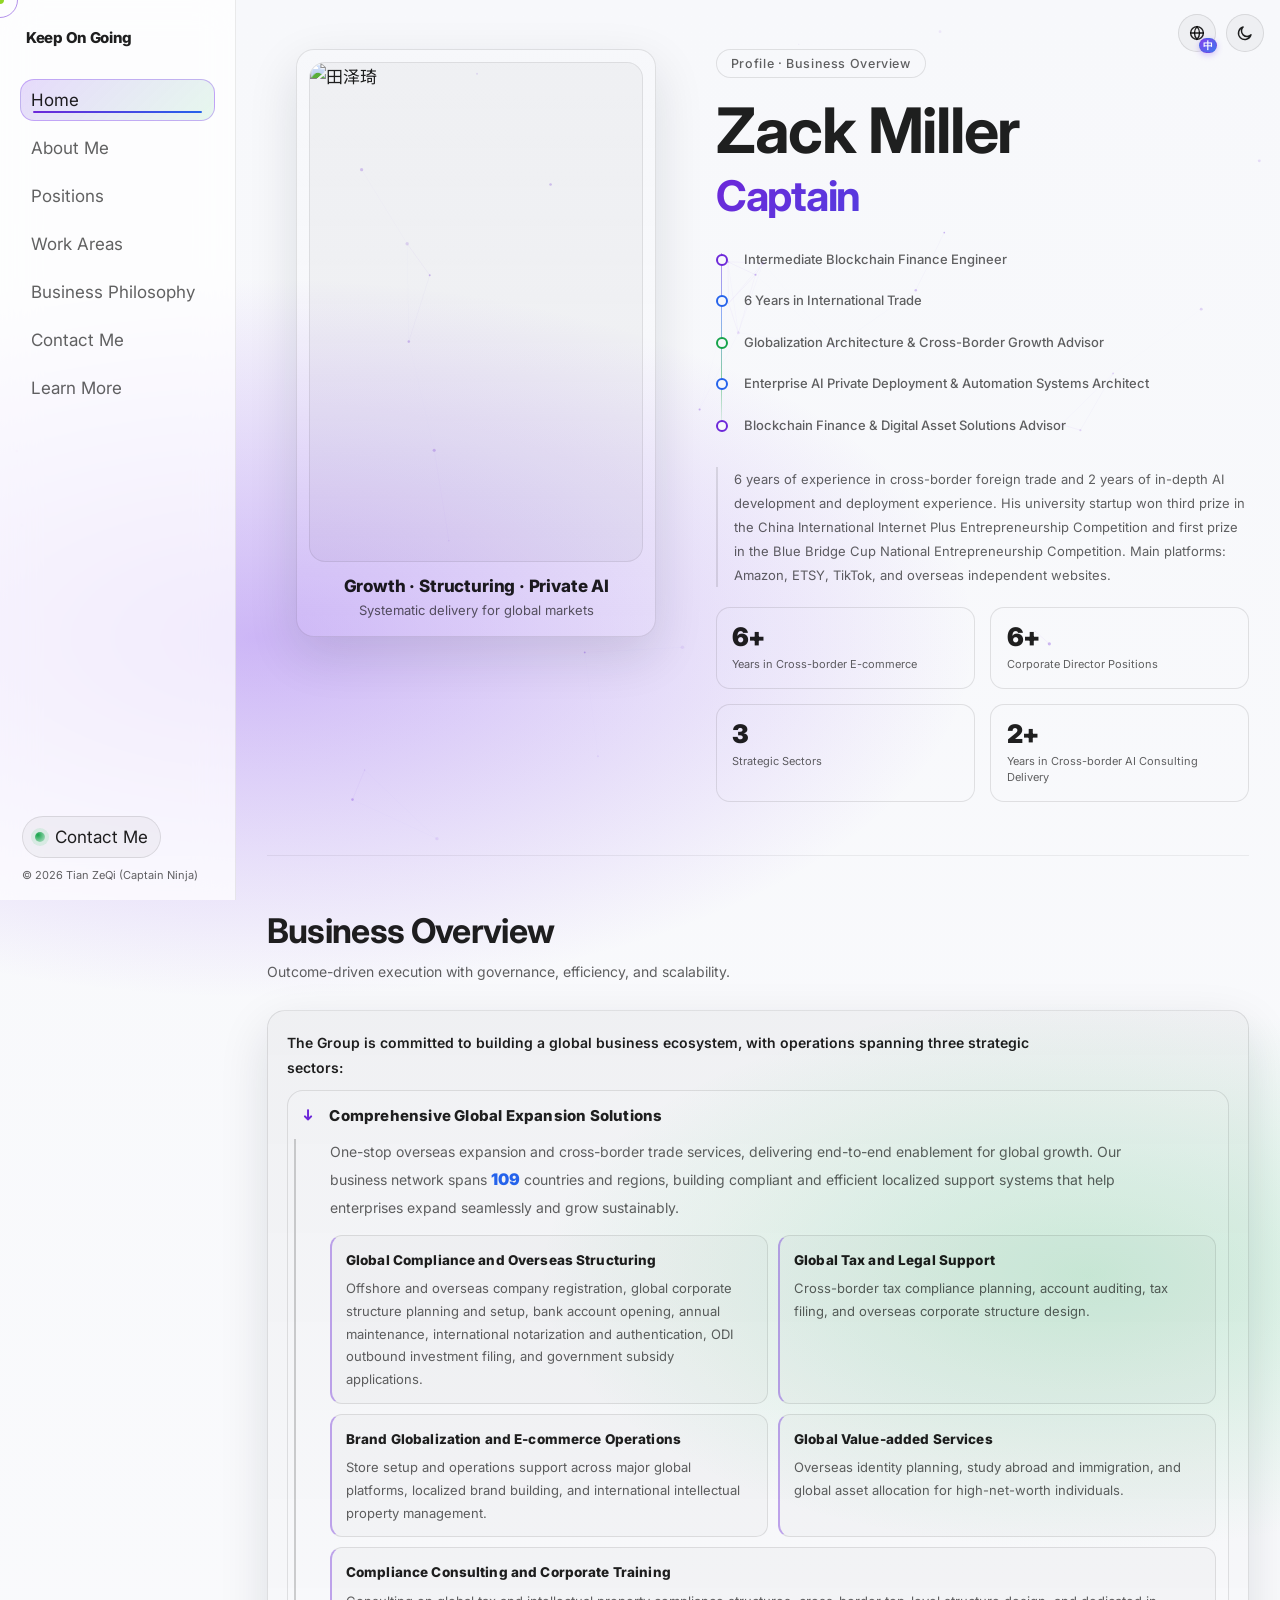
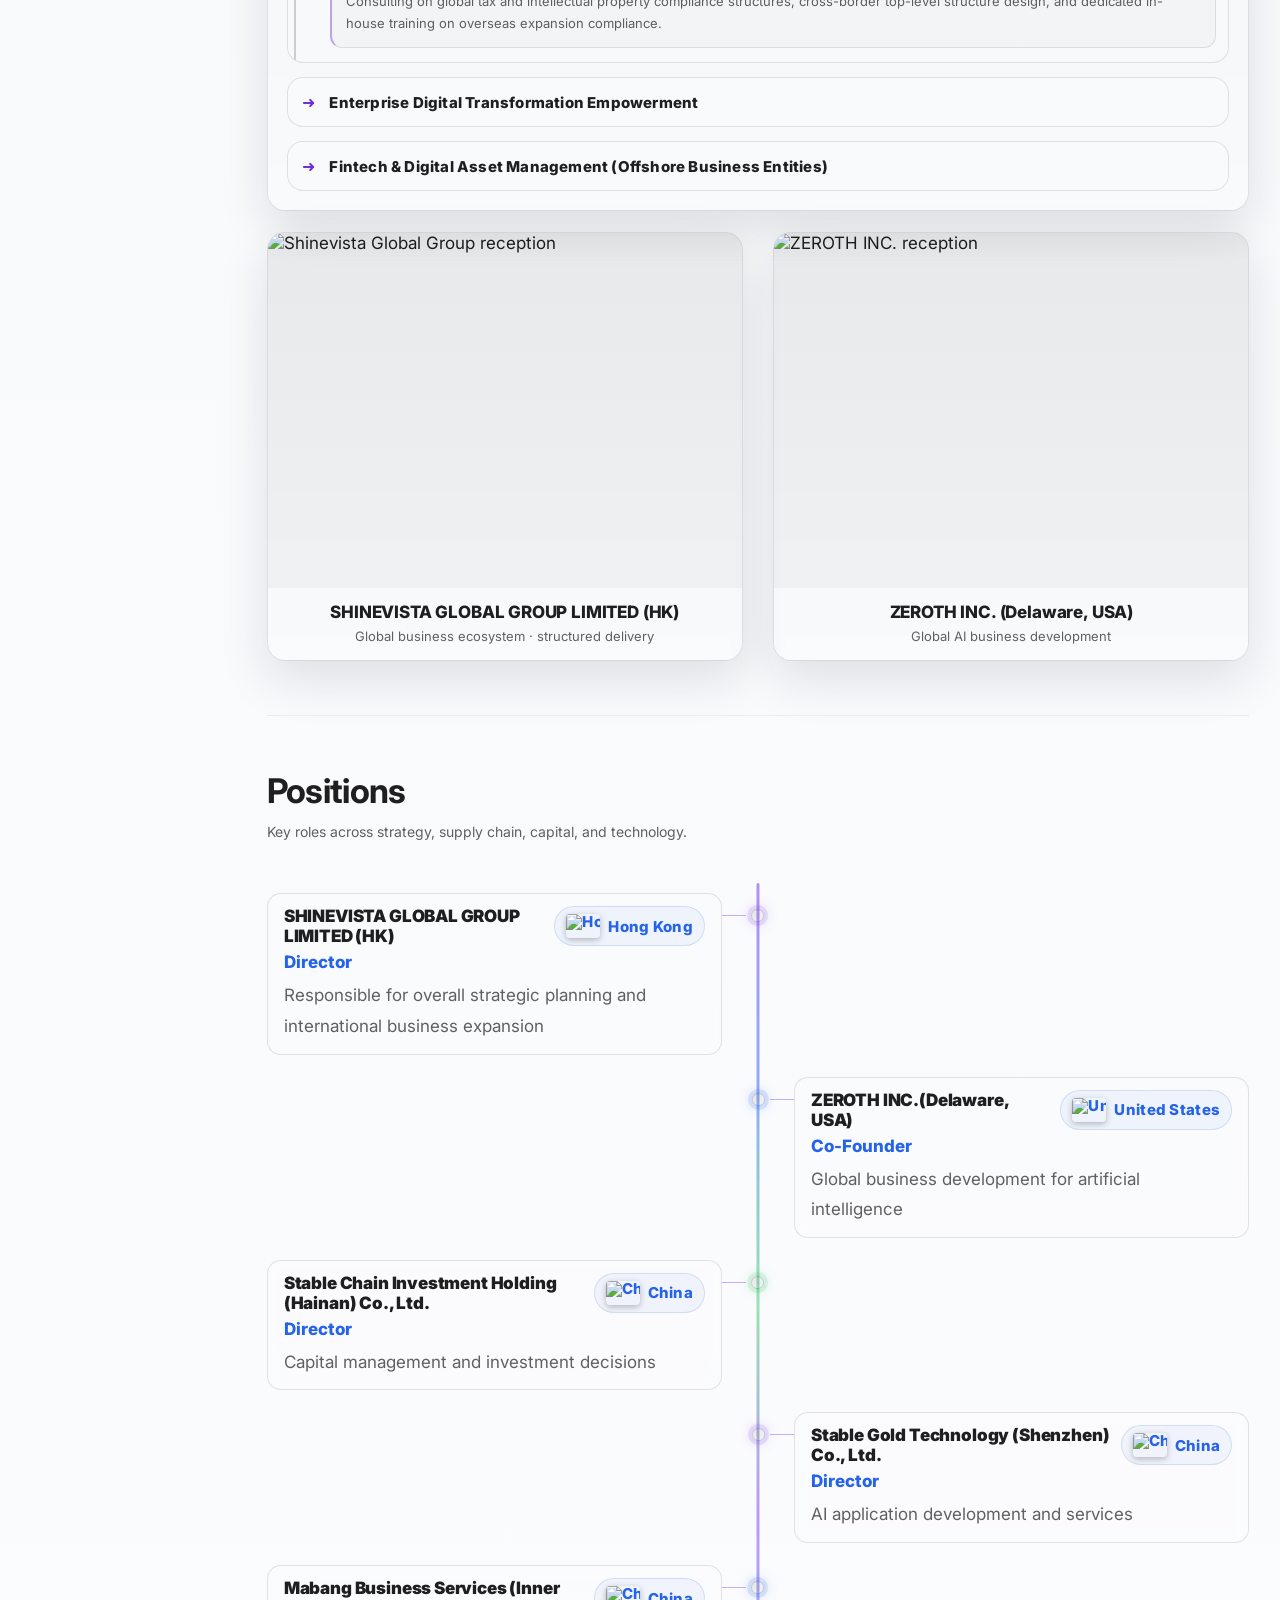
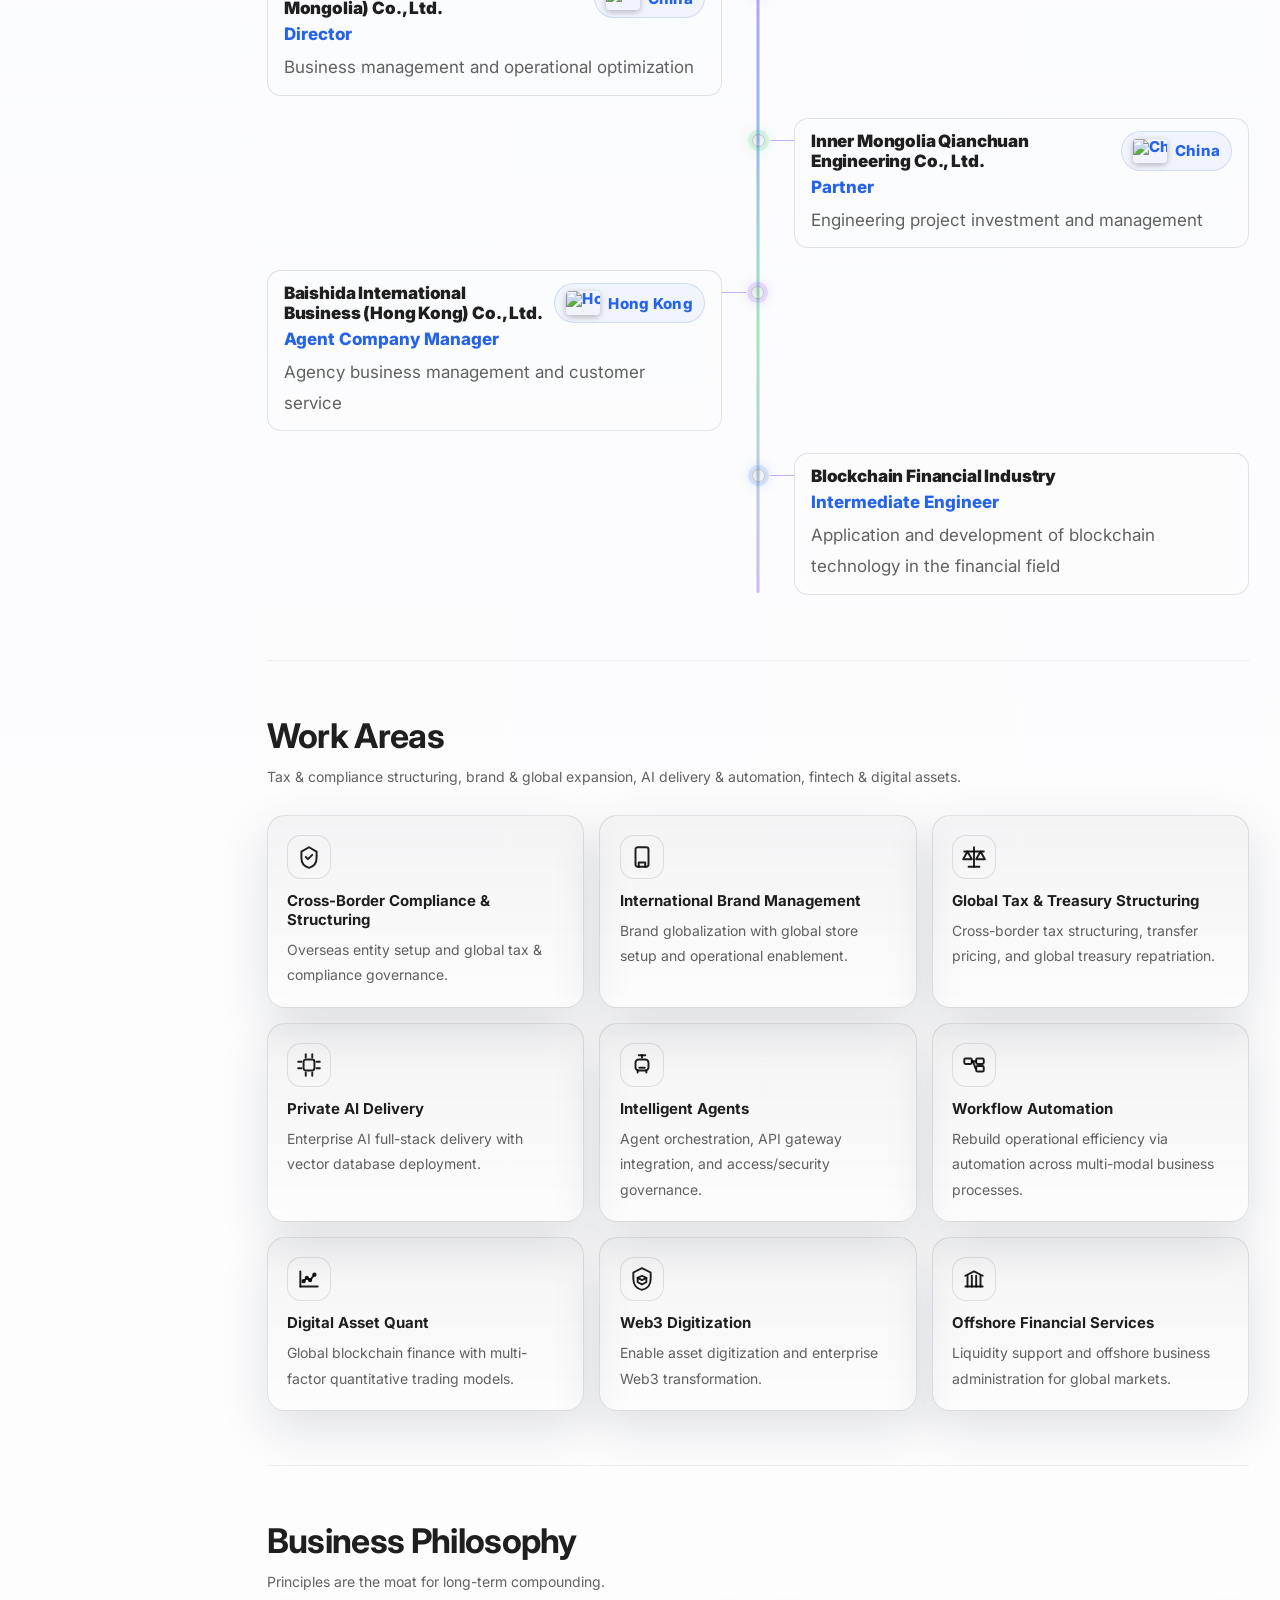
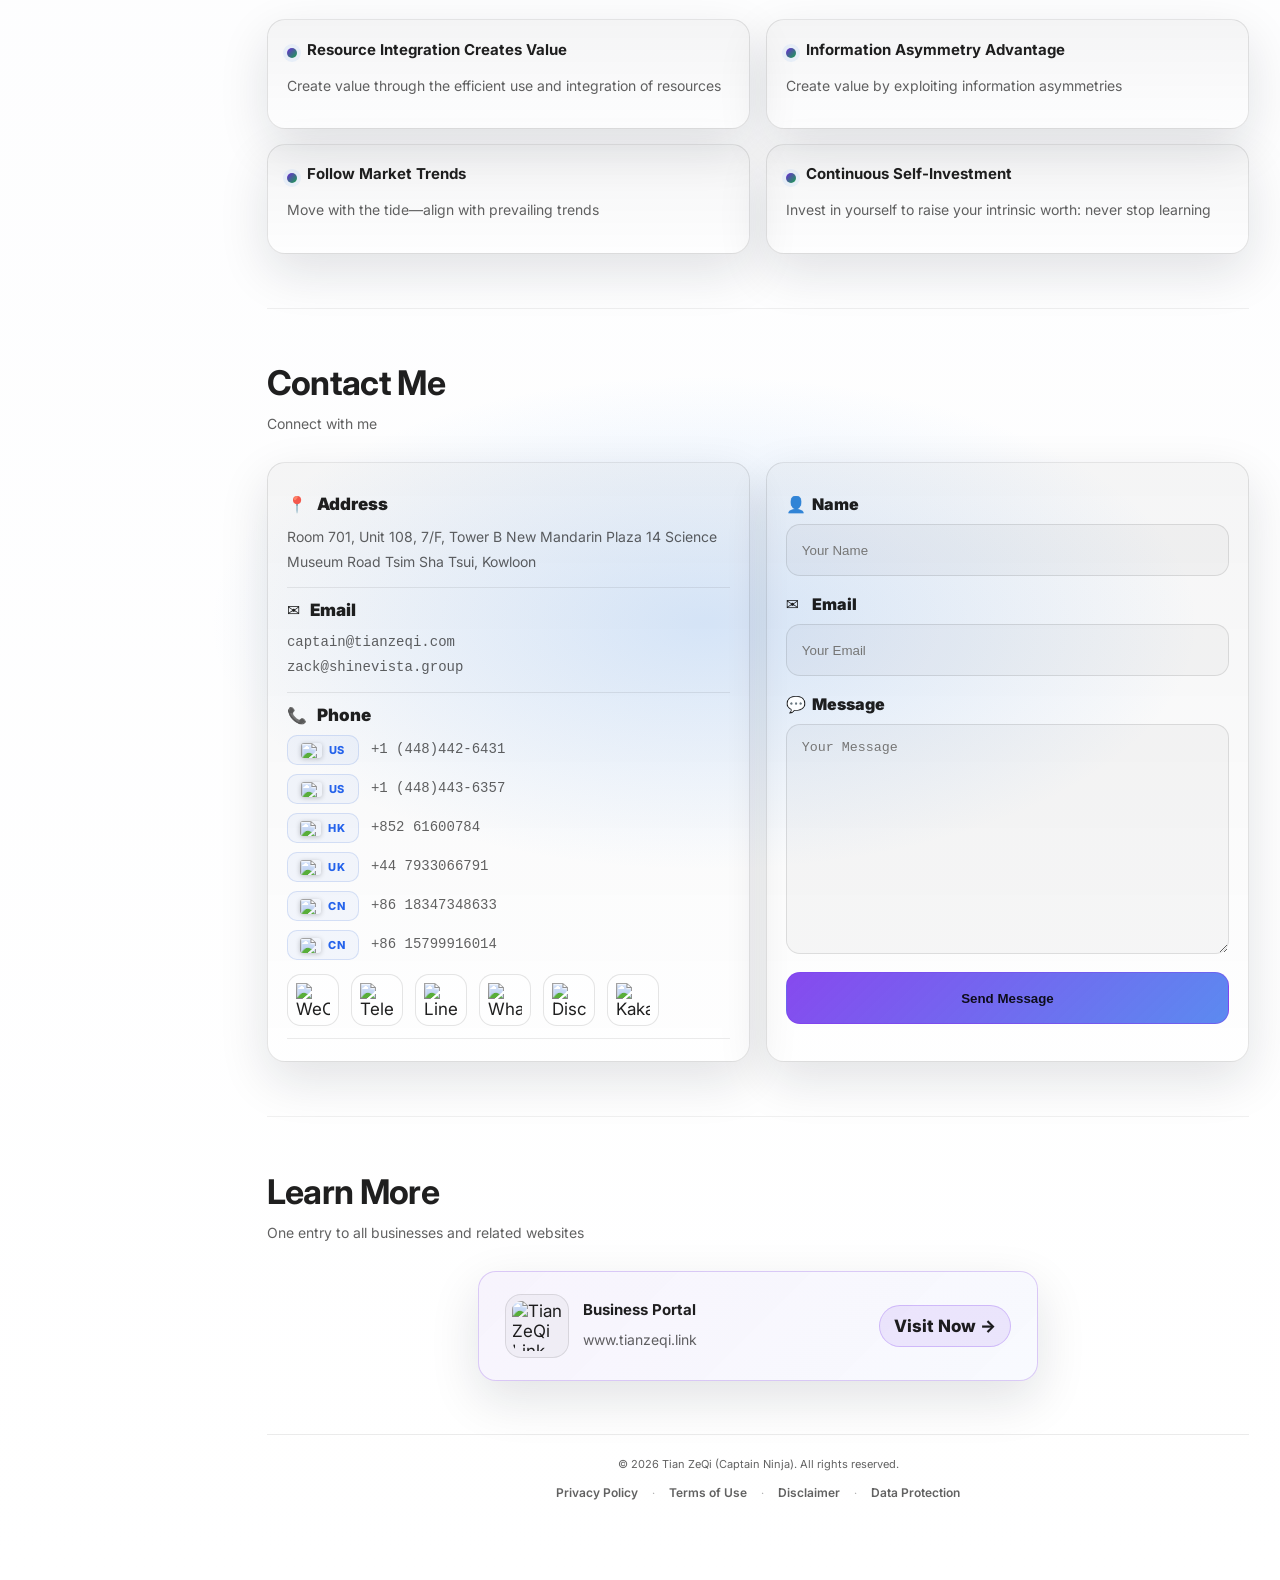
==== commit ca9a1e00: "Change Qianchuan Engineering role from Investor to Partner (ZH/EN) Co-Authored-By: Claude Sonnet 5.5" ====
--- a/index.html
+++ b/index.html
@@ -694,7 +694,7 @@
                 <span data-lang-zh="中国" data-lang-en="China">中国</span>
               </span>
             </div>
-            <div class="t-role" data-lang-zh="投资人" data-lang-en="Investor">投资人</div>
+            <div class="t-role" data-lang-zh="合伙人" data-lang-en="Partner">合伙人</div>
             <div class="t-desc" data-lang-zh="工程项目投资和管理" data-lang-en="Engineering project investment and management">工程项目投资和管理</div>
           </div>
         </div>
